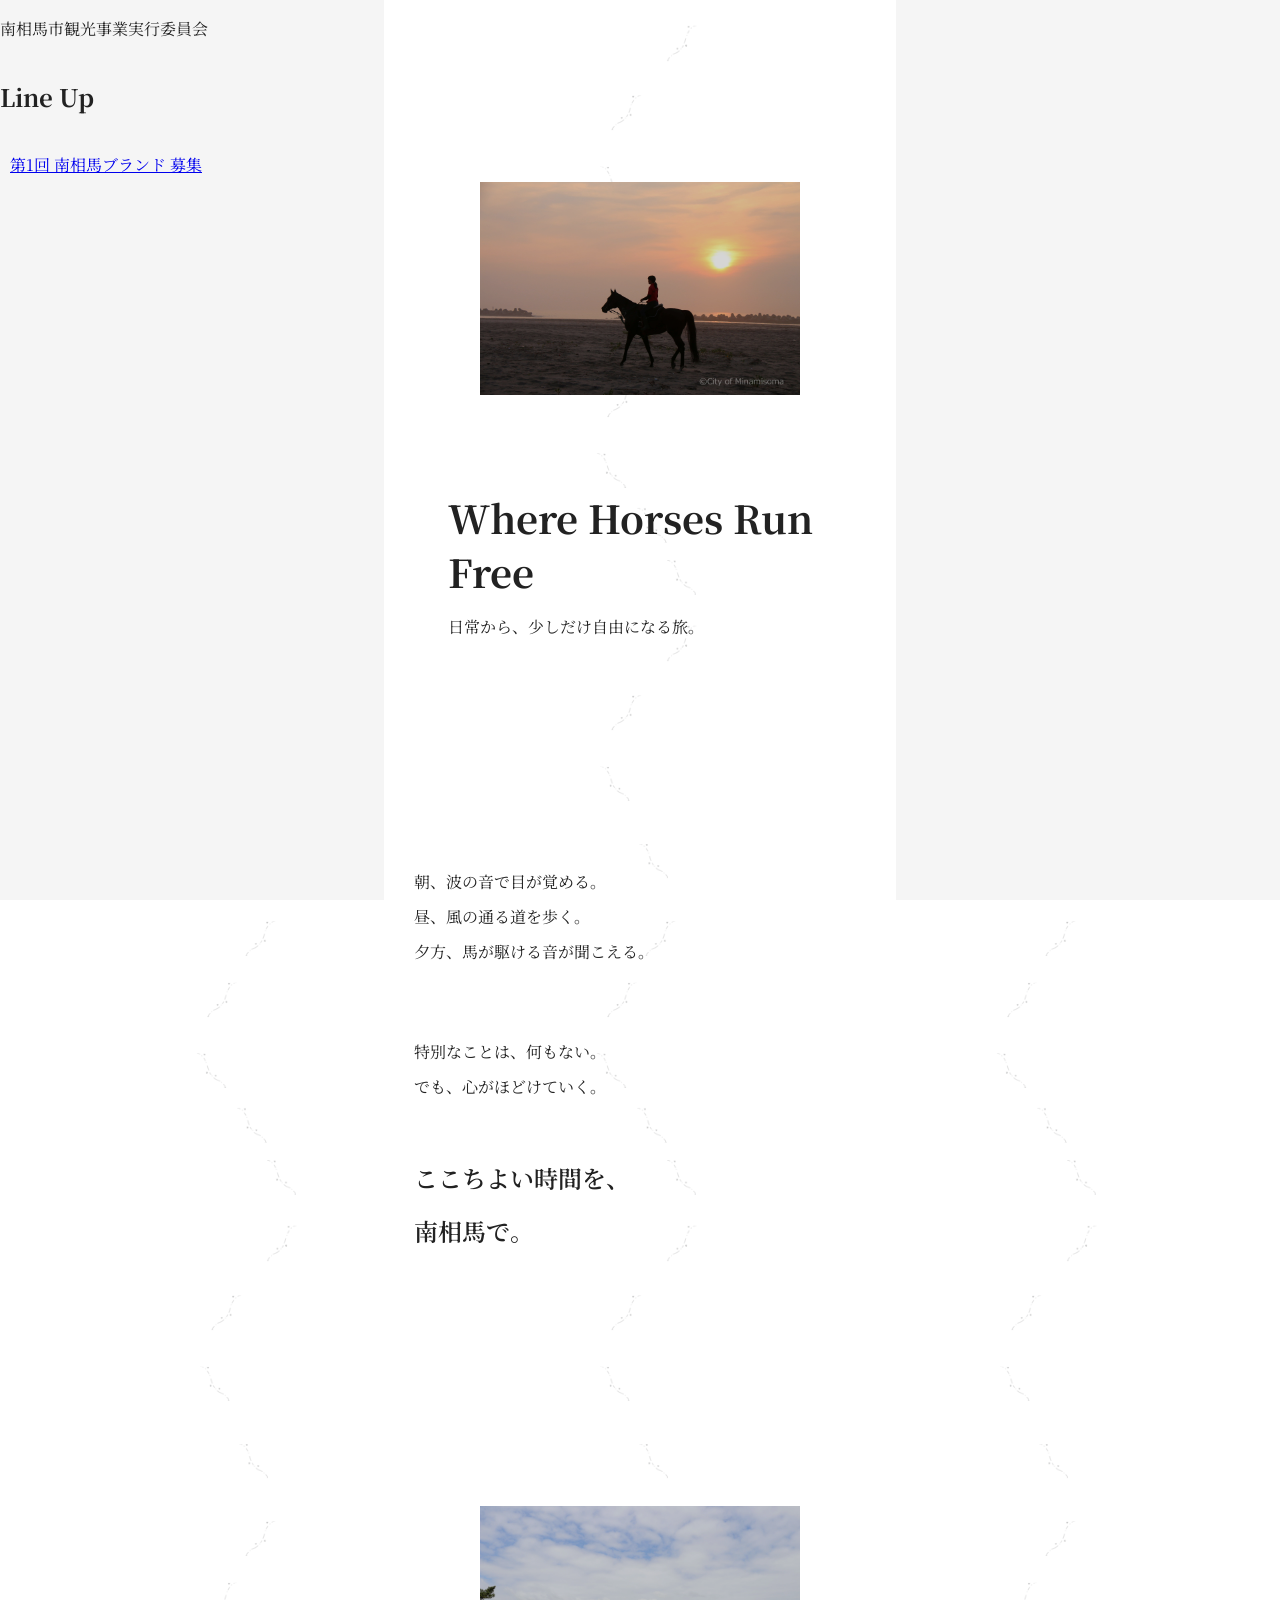
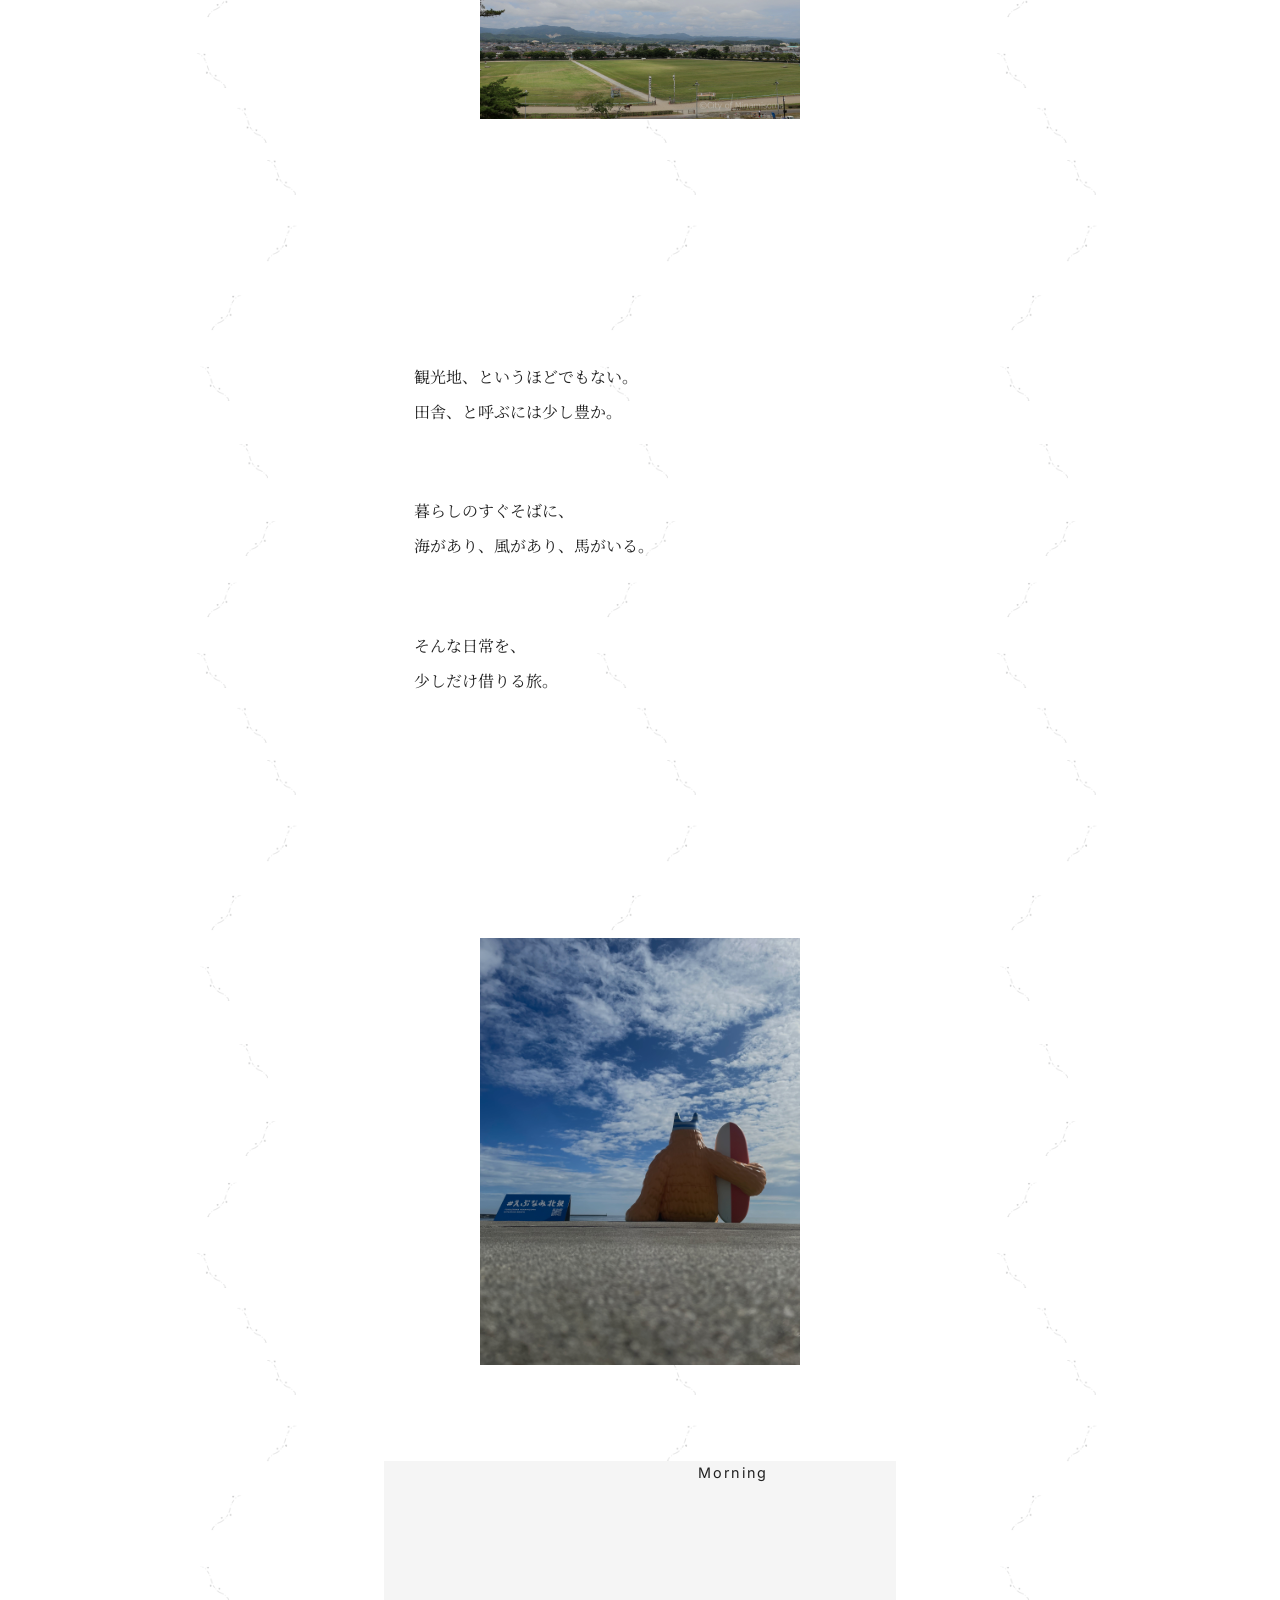
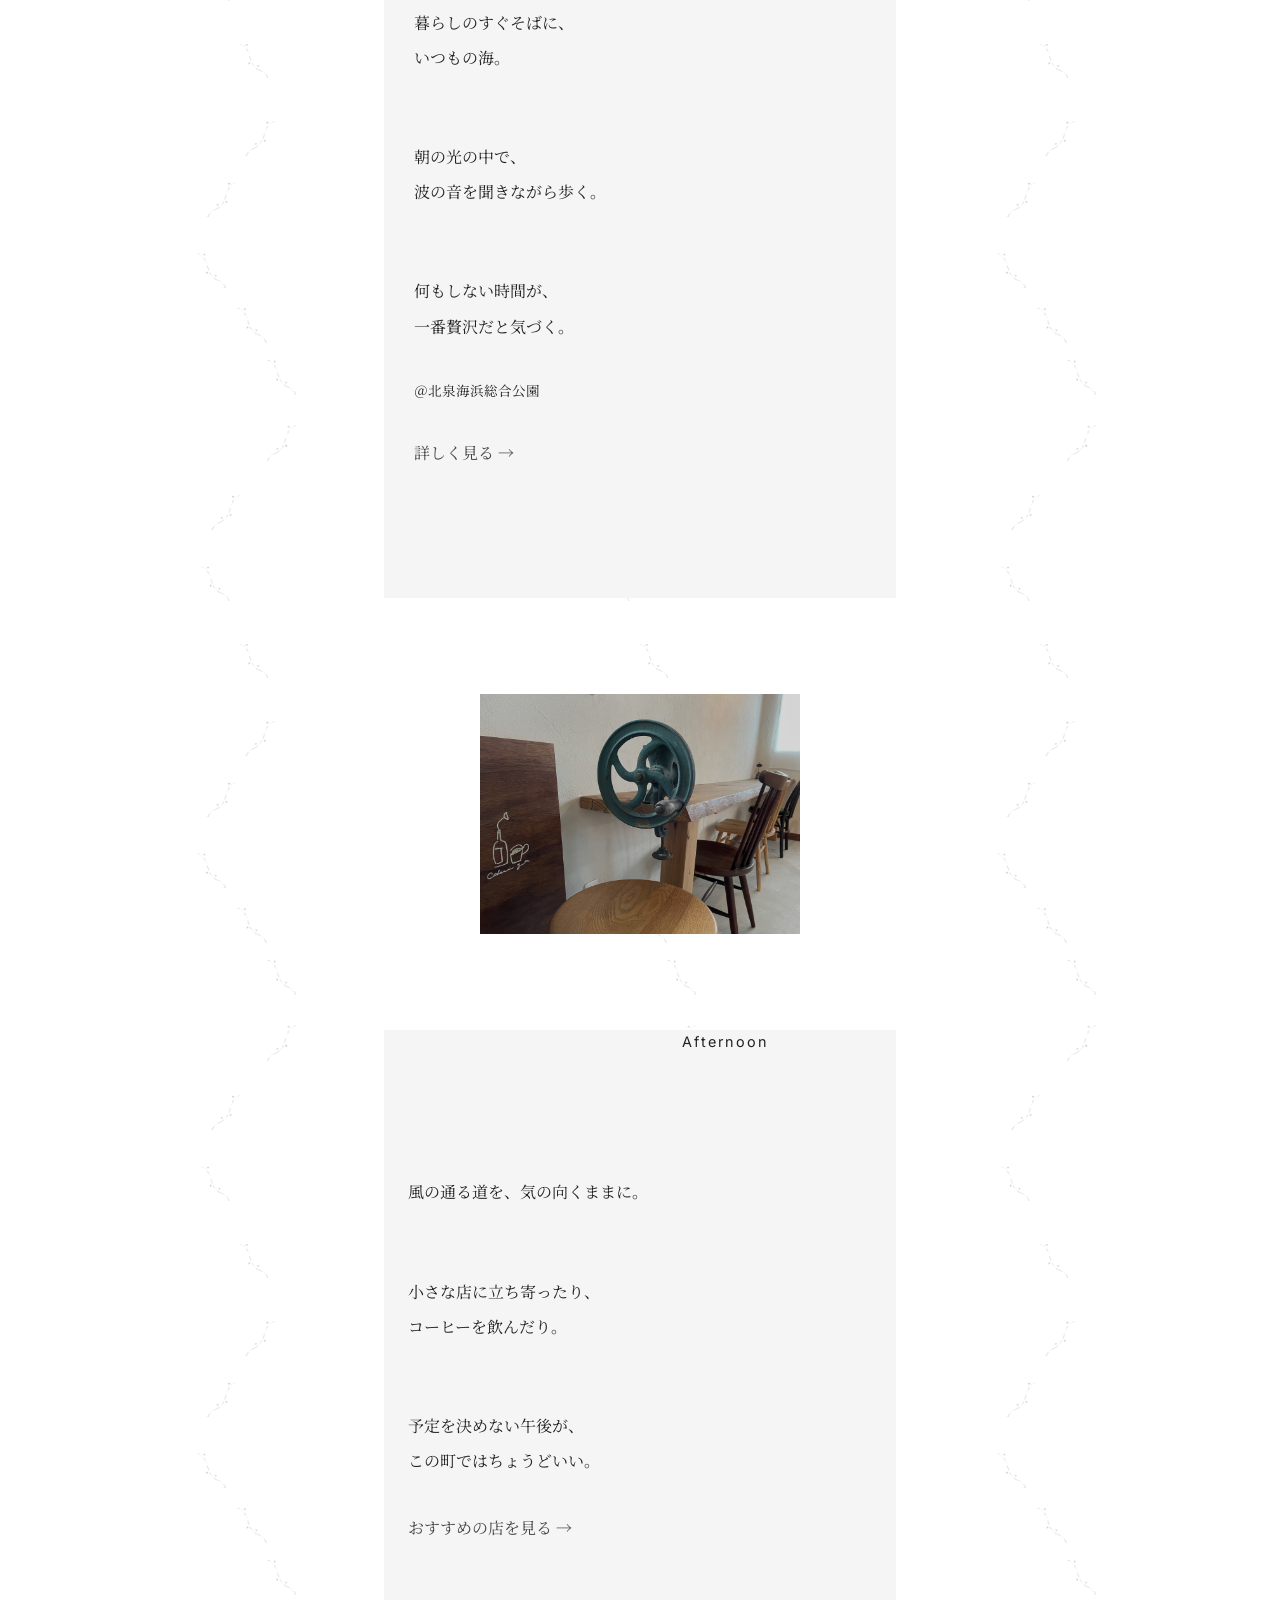
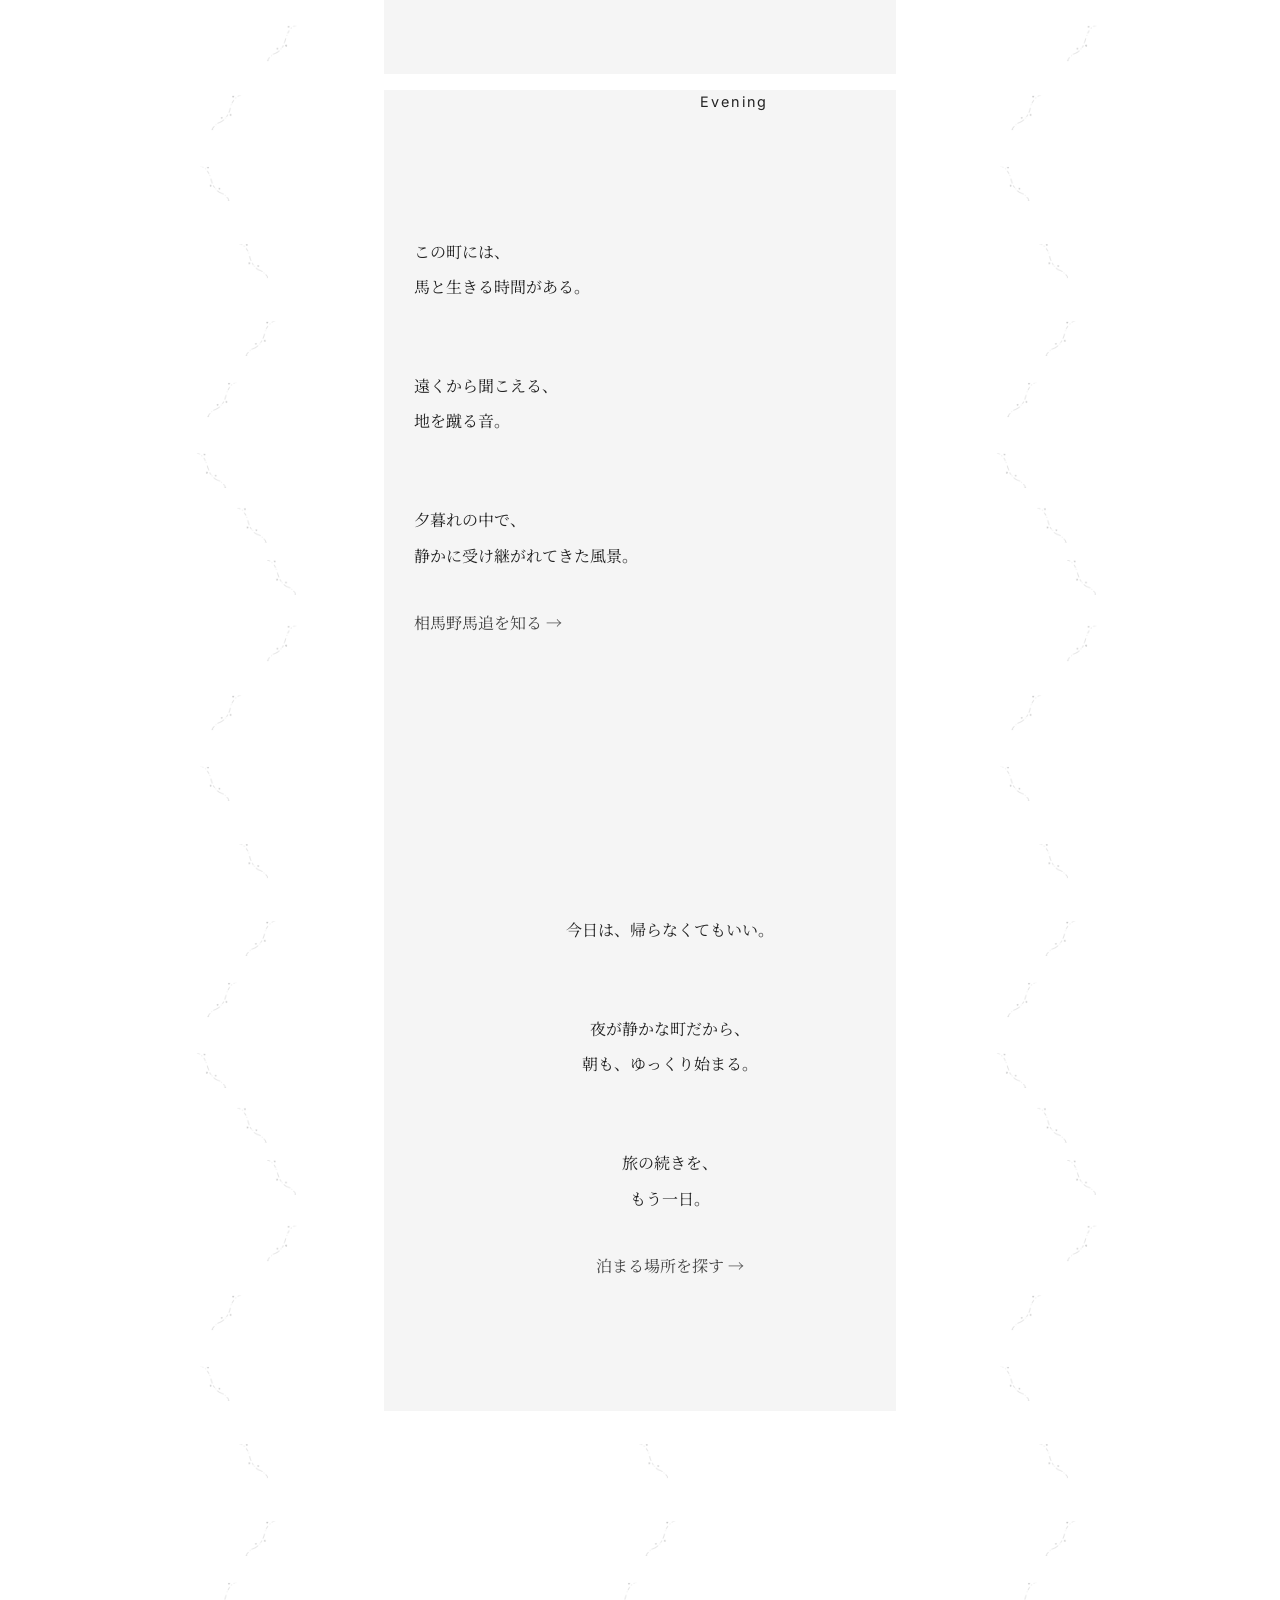
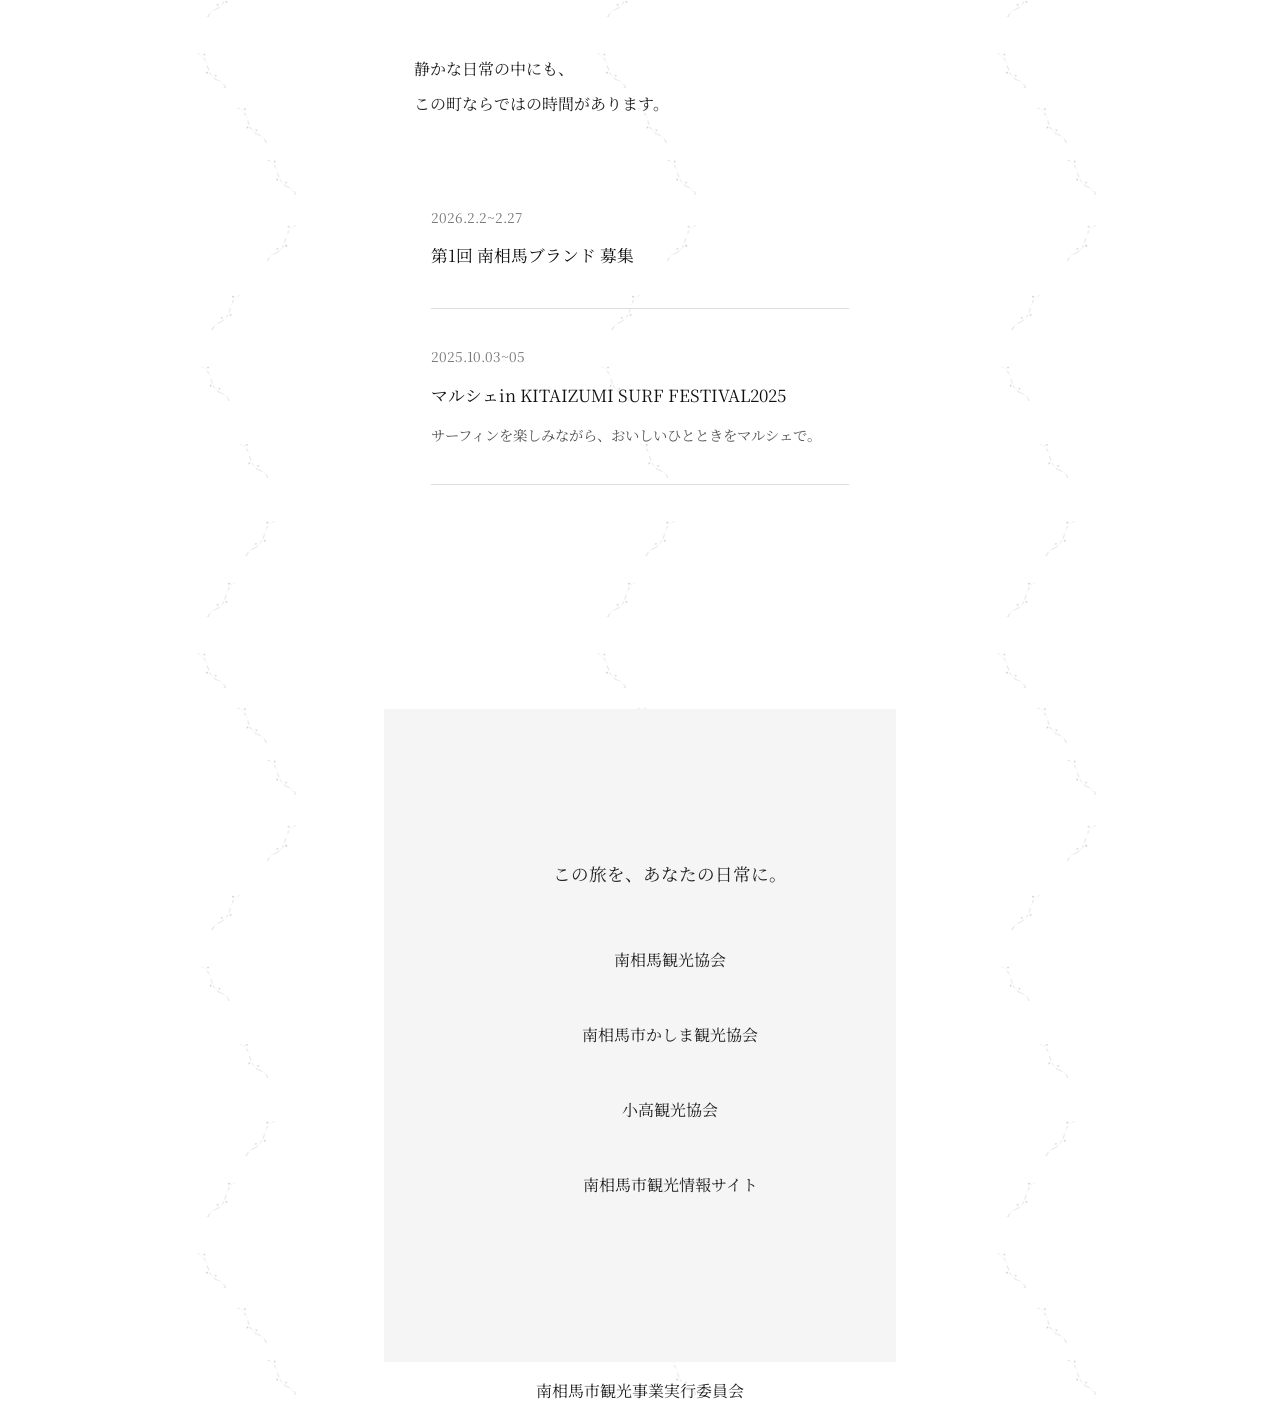
==== index.html @ e25fe72a "Add files via upload" ====
<!DOCTYPE html>
<html lang="ja">
<head>
  <meta charset="UTF-8">
  <meta name="viewport" content="width=device-width, initial-scale=1.0">
  <title>Where Horses Run Free | 南相馬</title>

  <link rel="preconnect" href="https://fonts.googleapis.com">
  <link rel="preconnect" href="https://fonts.gstatic.com" crossorigin>
  <link href="https://fonts.googleapis.com/css2?family=Inter:wght@400;600&family=Noto+Serif+JP:wght@400;600&display=swap" rel="stylesheet">

  <link rel="stylesheet" href="style.css">
</head>
<body>

<!--col-->
<div class="layout-3col">

  <!--side left-->
  <aside class="side left">
    <p>南相馬市観光事業実行委員会</p>

    <section class="left-line-up">
    
    <h2>Line Up</h2>

     <div class="card-container">
      
      <a href="event02.html" target="_blank">
        <p>第1回 南相馬ブランド 募集</p>
      </a>
      <!--
        <a href="#morning">
        <img src="img/morning.png" alt="">
        <div class="left-line-up card"></div>
      </a>

      <a href="#afternoon">
        <img src="img/afternoon.png" alt="">
        <div class="left-line-up card"></div>
      </a>

      <a href="#evening">
        <img src="img/evening.png" alt="">
        <div class="left-line-up card"></div>
      </a>
    -->
    </div>

    </section>
  </aside>

<!--main-->
<main class="center">

<!-- HERO -->
<header class="hero">
  <div class="hero-inner">
    <div class="insert-photo fade">
      <img src="img/photo01.jpg" alt="">
  </div>
    <h1>Where Horses Run Free</h1>
    <p>日常から、少しだけ自由になる旅。</p>
  </div>
</header>

<!-- CONCEPT -->
<section class="section concept fade ">
  <div class="text-block">
    <p>朝、波の音で目が覚める。<br>昼、風の通る道を歩く。<br>夕方、馬が駆ける音が聞こえる。</p>

    <p class="spacer"></p>

    <p>特別なことは、何もない。<br>でも、心がほどけていく。</p>

    <p class="place">ここちよい時間を、<br>南相馬で。</p>
  </div>
</section>

<!--photo02-->
<div class="insert-photo fade">
  <img src="img/photo02.jpg" alt="">
</div>


<!-- MESSAGE -->
<section class="section message fade">
  <div class="text-block wide">
    <p>観光地、というほどでもない。<br>田舎、と呼ぶには少し豊か。</p>

    <p class="spacer"></p>

    <p>暮らしのすぐそばに、<br>海があり、風があり、馬がいる。</p>

    <p class="spacer"></p>

    <p>そんな日常を、<br>少しだけ借りる旅。</p>
  </div>
</section>

<!--photo03-->
<div class="insert-photo fade">
  <img src="img/photo03.jpg" alt="">
</div>

<!-- EXPERIENCE MORNING -->
<p id="morning"></p>

<section class="section experience fade">
  <div class="exp-label">Morning</div>
  <div class="text-block">
    <p>暮らしのすぐそばに、<br>いつもの海。</p>

    <p class="spacer"></p>

    <p>朝の光の中で、<br>波の音を聞きながら歩く。</p>

    <p class="spacer"></p>

    <p>何もしない時間が、<br>一番贅沢だと気づく。</p>

    <p class="note">＠北泉海浜総合公園</p>
    <a href="https://evnami-kitaizumi.com/" class="link">詳しく見る →</a>
  </div>
</section>

<!--photo04-->
<div class="insert-photo fade">
  <img src="img/photo04.jpg" alt="">
</div>

<!-- EXPERIENCE AFTERNOON -->
<p id="afternoon"></p>

<section class="section experience alt fade">
  <div class="exp-label">Afternoon</div>
  <div class="text-block wide">
    <p>風の通る道を、気の向くままに。</p>

    <p class="spacer"></p>

    <p>小さな店に立ち寄ったり、<br>コーヒーを飲んだり。</p>

    <p class="spacer"></p>

    <p>予定を決めない午後が、<br>この町ではちょうどいい。</p>

    <a href="https://www.instagram.com/shokudo_tete/" class="link">おすすめの店を見る →</a>
  </div>
</section>

<!-- EXPERIENCE EVENING -->
<p id="evening"></p>

<section class="section experience fade">
  <div class="exp-label">Evening</div>
  <div class="text-block">
    <p>この町には、<br>馬と生きる時間がある。</p>

    <p class="spacer"></p>

    <p>遠くから聞こえる、<br>地を蹴る音。</p>

    <p class="spacer"></p>

    <p>夕暮れの中で、<br>静かに受け継がれてきた風景。</p>

    <a href="https://soma-nomaoi.jp/" class="link">相馬野馬追を知る →</a>
  </div>
</section>



<!-- STAY -->
<section class="section stay fade">
  <div class="text-block center">
    <p>今日は、帰らなくてもいい。</p>

    <p class="spacer"></p>

    <p>夜が静かな町だから、<br>朝も、ゆっくり始まる。</p>

    <p class="spacer"></p>

    <p>旅の続きを、<br>もう一日。</p>

    <a href="https://www.city.minamisoma.lg.jp/portal/sections/16/1630/1/1475.html"target="_blank" class="link">泊まる場所を探す →</a><br>
  </div>
</section>

<!-- event -->
<section class="section event fade">
  <div class="text-block">
    <p>静かな日常の中にも、<br>この町ならではの時間があります。</p>
  </div>

  <div class="event-list">
    <a href="event02.html"target="_blank" class="event-card">
      <p class="event-date">2026.2.2~2.27</p>
      <p class="event-title">第1回 南相馬ブランド 募集</p>
      <p class="event-note"></p>
    </a>

    <a href="event01.html"target="_blank" class="event-card">
      <p class="event-date">2025.10.03~05</p>
      <p class="event-title">マルシェin KITAIZUMI SURF FESTIVAL2025</p>
      <p class="event-note">サーフィンを楽しみながら、おいしいひとときをマルシェで。</p>
    </a>
  </div>
</section>

<!-- CTA -->
<section class="section cta fade">
  <div class="text-block center">
    <p class="cta-lead">この旅を、あなたの日常に。</p>

    <ul class="cta-list">
      <li><a href="https://minamisomakanko.org/"target="_blank">南相馬観光協会</a></li>
      <li><a href="https://www.kashima-kankou.jp/"target="_blank">南相馬市かしま観光協会</a></li>
      <li><a href="https://odaka6014.jp/"target="_blank">小高観光協会</a></li>
      <li><a href="https://www.city.minamisoma.lg.jp/tourist/index.html"target="_blank">南相馬市観光情報サイト</a></li>

    </ul>
  </div>
</section>

<section class="footer">
<p>南相馬市観光事業実行委員会</p>
</section>

</main><!--main-->


<!--side right-->
<aside class="side right"></aside>


</div><!--col-->

<!--js-->

<script>
  document.addEventListener('DOMContentLoaded', function () {
  const targets = document.querySelectorAll('.fade');
  
    if (!('IntersectionObserver' in window)) {
      // 古いブラウザ用フォールバック（即表示）
      targets.forEach(el => el.classList.add('is-visible'));
      return;
    }
  
    const observer = new IntersectionObserver(function (entries, observer) {
      entries.forEach(function (entry) {
        if (entry.isIntersecting) {
          entry.target.classList.add('is-visible');
          observer.unobserve(entry.target);
        }
      });
    }, {
      root: null,
      rootMargin: '0px 0px -10% 0px',
      threshold: 0
    });
  
    targets.forEach(function (target) {
      observer.observe(target);
    });
  });
  </script>
  <script src="script.js"></script>
  
</body>
</html>
---- style.css ----
/* =====================================================
1. Reset / Global
===================================================== */
* {
  box-sizing: border-box;
}

body {
  margin: 0;
  font-family: 'Noto Serif JP', serif;
  font-size: 15px;
  line-height: 1.6;
  color: #222;
  background: #fff;
  background-image:url(img/bg.svg) ;
  
}

img {
  max-width: 100%;
  height: auto;
  display: block;
}

/* =====================================================
 layout : 3 column（center scroll / side fixed）
===================================================== */

/* 全体ラッパー */
.layout-3col {
  position: relative;
}

/* 中央コンテンツ */
.center {
  width: 40vw;              /* 中央カラム幅 */
  margin: 0 auto;
  position: relative;
  z-index: 2;               /* 左右より前面 */
}

/* 左右サイド */
.side {
  position: fixed;
  top: 0;
  width: 30vw;
  height: 100vh;
  background: #f5f5f5;
  z-index: 1;
}

/* 左サイド */
.side.left {
  left: 0;
}

/* 右サイド */
.side.right {
  right: 0;
}

/* =====================================================
 Mobile
===================================================== */
@media (max-width: 768px) {

  /* 左右は非表示 */
  .side {
    display: none;
  }

  /* 中央は全幅 */
  .center {
    width: 100%;
    margin: 0;
  }
}

/* =====================================================
2. Section / Spacing
===================================================== */
.section {
  padding: 6rem 1.2rem;
  
}

.spacer {
  height: 2rem;
}

/* =====================================================
3. HERO
===================================================== */
.hero {
  height: 90vh;
  display: flex;
  align-items: flex-end;
  padding: 2.5rem 1.5rem;
  
}

.hero-inner img {
  margin-bottom: 1.5rem;
}

.hero-inner h1 {
  font-size: 2rem;
  line-height: 1.4;
  margin: 0;
}

.hero-inner p {
  font-size: 1rem;
  margin-top: 1rem;
}

/* =====================================================
4. Text Block
===================================================== */
.text-block {
  max-width: 90%;
  margin: 0 auto;
  line-height: 2.2;
}

.text-block.wide {
  max-width: 90%;
}

.text-block.center {
  text-align: center;
}

.place {
  margin-top: 3rem;
  font-weight: 600;
  font-size: 1.5rem;
}

.note {
  font-size: 0.85rem;
  margin-top: 2rem;
}

.link {
  display: inline-block;
  margin-top: 1rem;
  text-decoration: none;
  color: #444;
}

/* =====================================================
5. Experience
===================================================== */
.experience {
  position: relative;
  background: #f5f5f5;
}

.exp-label {
  margin-bottom: 2rem;
  font-family: 'Inter', sans-serif;
  letter-spacing: 0.15em;
  font-size: 0.8rem;
}

/* =====================================================
6. Insert Photos（途中写真）
===================================================== */
.insert-photo {
  margin: 6rem auto;
  max-width: 320px;
}

.insert-photo img {
  width: 100%;
  
  filter: brightness(0.82) contrast(1.05);
}



/* =====================================================
7. Event
===================================================== */
.event {
  margin: 6rem auto;
}

.event-list {
  max-width: 90%;
  margin: 3rem auto 0;
}

.event-card {
  display: block;
  padding: 1.5rem 0;
  border-bottom: 1px solid #ddd;
  color: #111;
  text-decoration: none;
}

.event-date {
  font-size: 0.85rem;
  color: #777;
}

.event-title {
  font-size: 1.05rem;
  margin: 0.4rem 0;
}

.event-note {
  font-size: 0.9rem;
  color: #555;
}

/* =====================================================
8. Stay / CTA
===================================================== */
.stay {
  background: #f5f5f5;
}

.cta{
  background: #f5f5f5;
}

.cta-lead {
  font-size: 1.1rem;
  margin-bottom: 2rem;
}

.cta-list {
  list-style: none;
  padding: 0;
}

.cta-list li {
  margin: 0.5rem 0;
}

.cta-list a {
  display: block;
  padding: 1rem 0;
  text-align: center;
  text-decoration: none;
  color: #222;
}

/* =====================================================
9. Utility
===================================================== */
.fade {
  opacity: 0;
  transform: translateY(24px);
  transition: opacity 0.8s ease, transform 0.8s ease;
}

.fade.is-visible {
  opacity: 1;
  transform: translateY(0);
}

/* =====================================================
10. PC Enhancement
===================================================== */
@media (min-width: 769px) {

  body {
    font-size: 16px;
  }

  .section {
    padding: 8rem 1.5rem;
  }

  .hero {
    height: 80vh;
    padding: 4rem;
  }

  .hero-inner h1 {
    font-size: 2.4rem;
  }

  .text-block {
    max-width: 520px;
    margin-left: 0.5vw;
  }

  .text-block.wide {
    max-width: 640px;
  }

  .experience.alt .text-block {
    margin-left: auto;
    margin-right: 10vw;
  }

  .exp-label {
    position: absolute;
    top: 0;
    right: 10vw;
    font-size: 0.9rem;
  }
}

.footer{
  position: relative;
  text-align: center;
}


.left-line-up{
  align-content: center; 
}

.card-container {
  display: flex;
  gap: 5px;
  margin-left: 10px;
  margin-right: 10px;
  
}
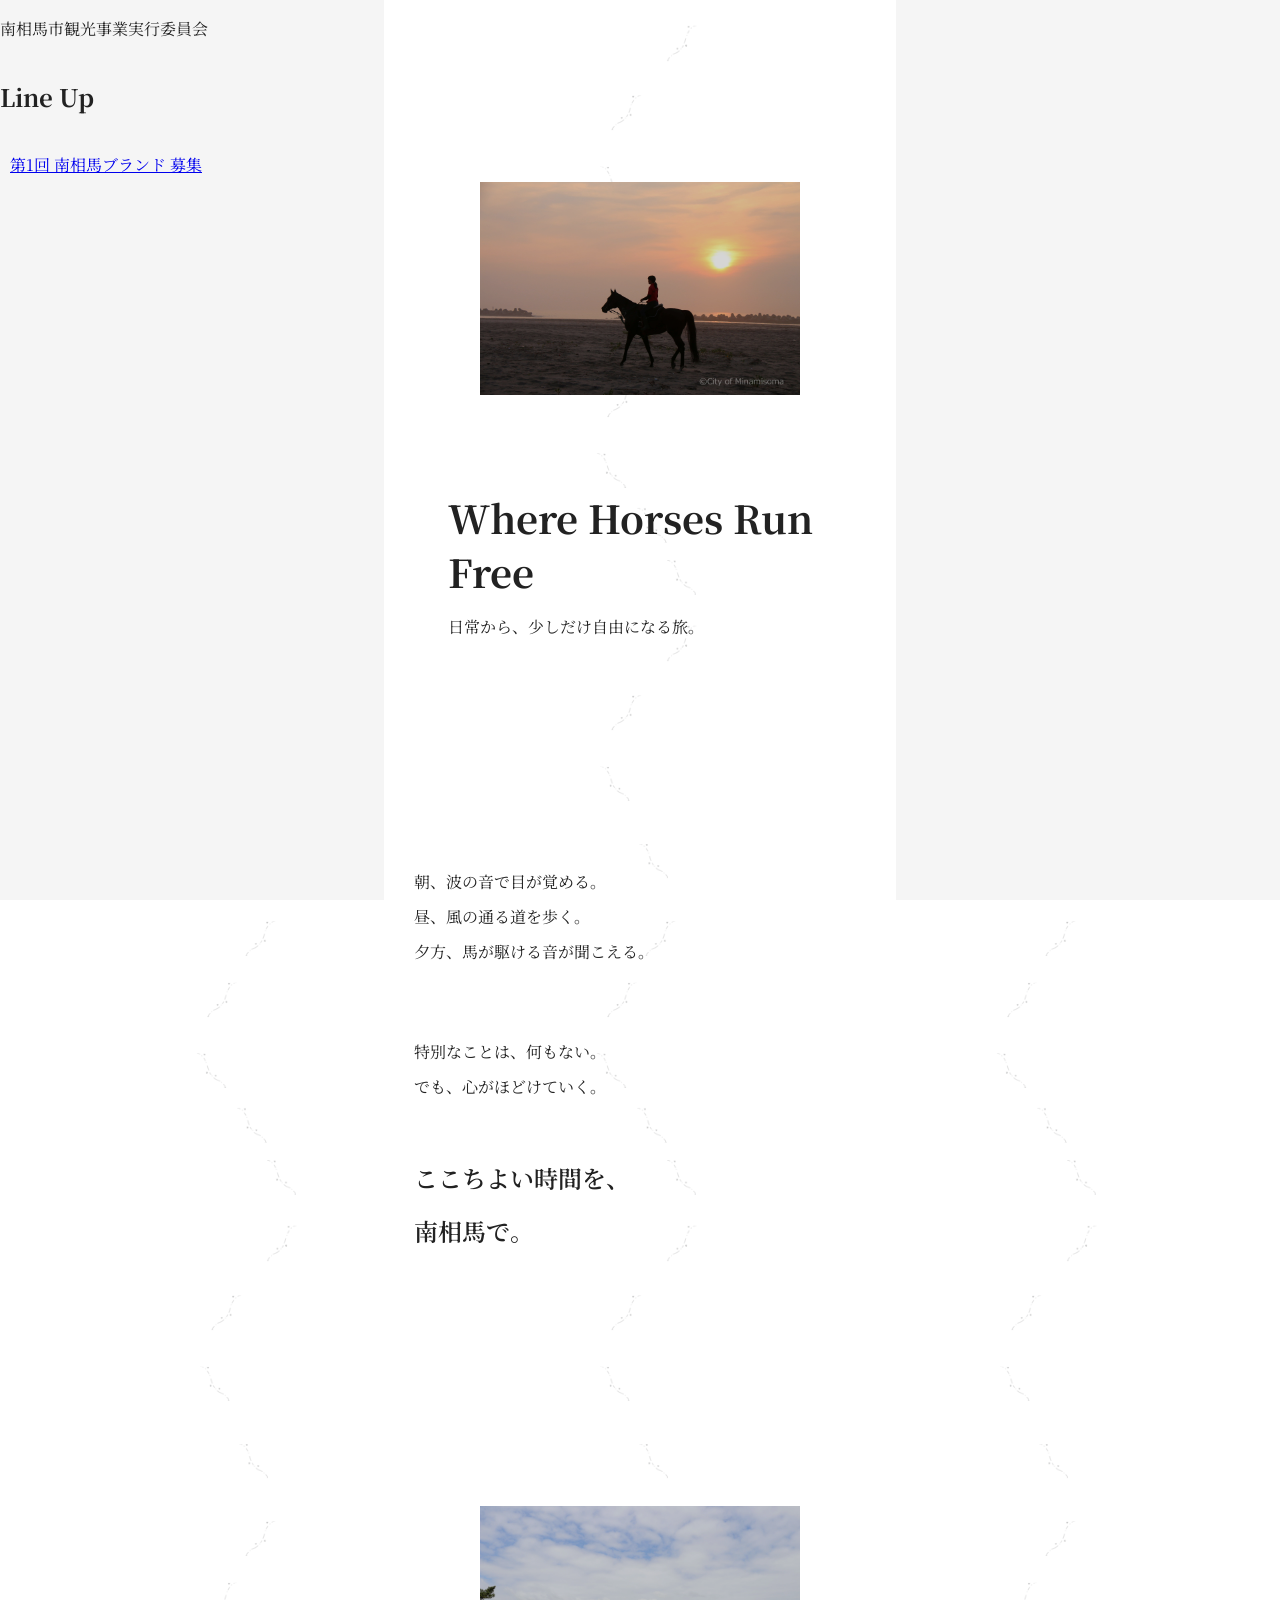
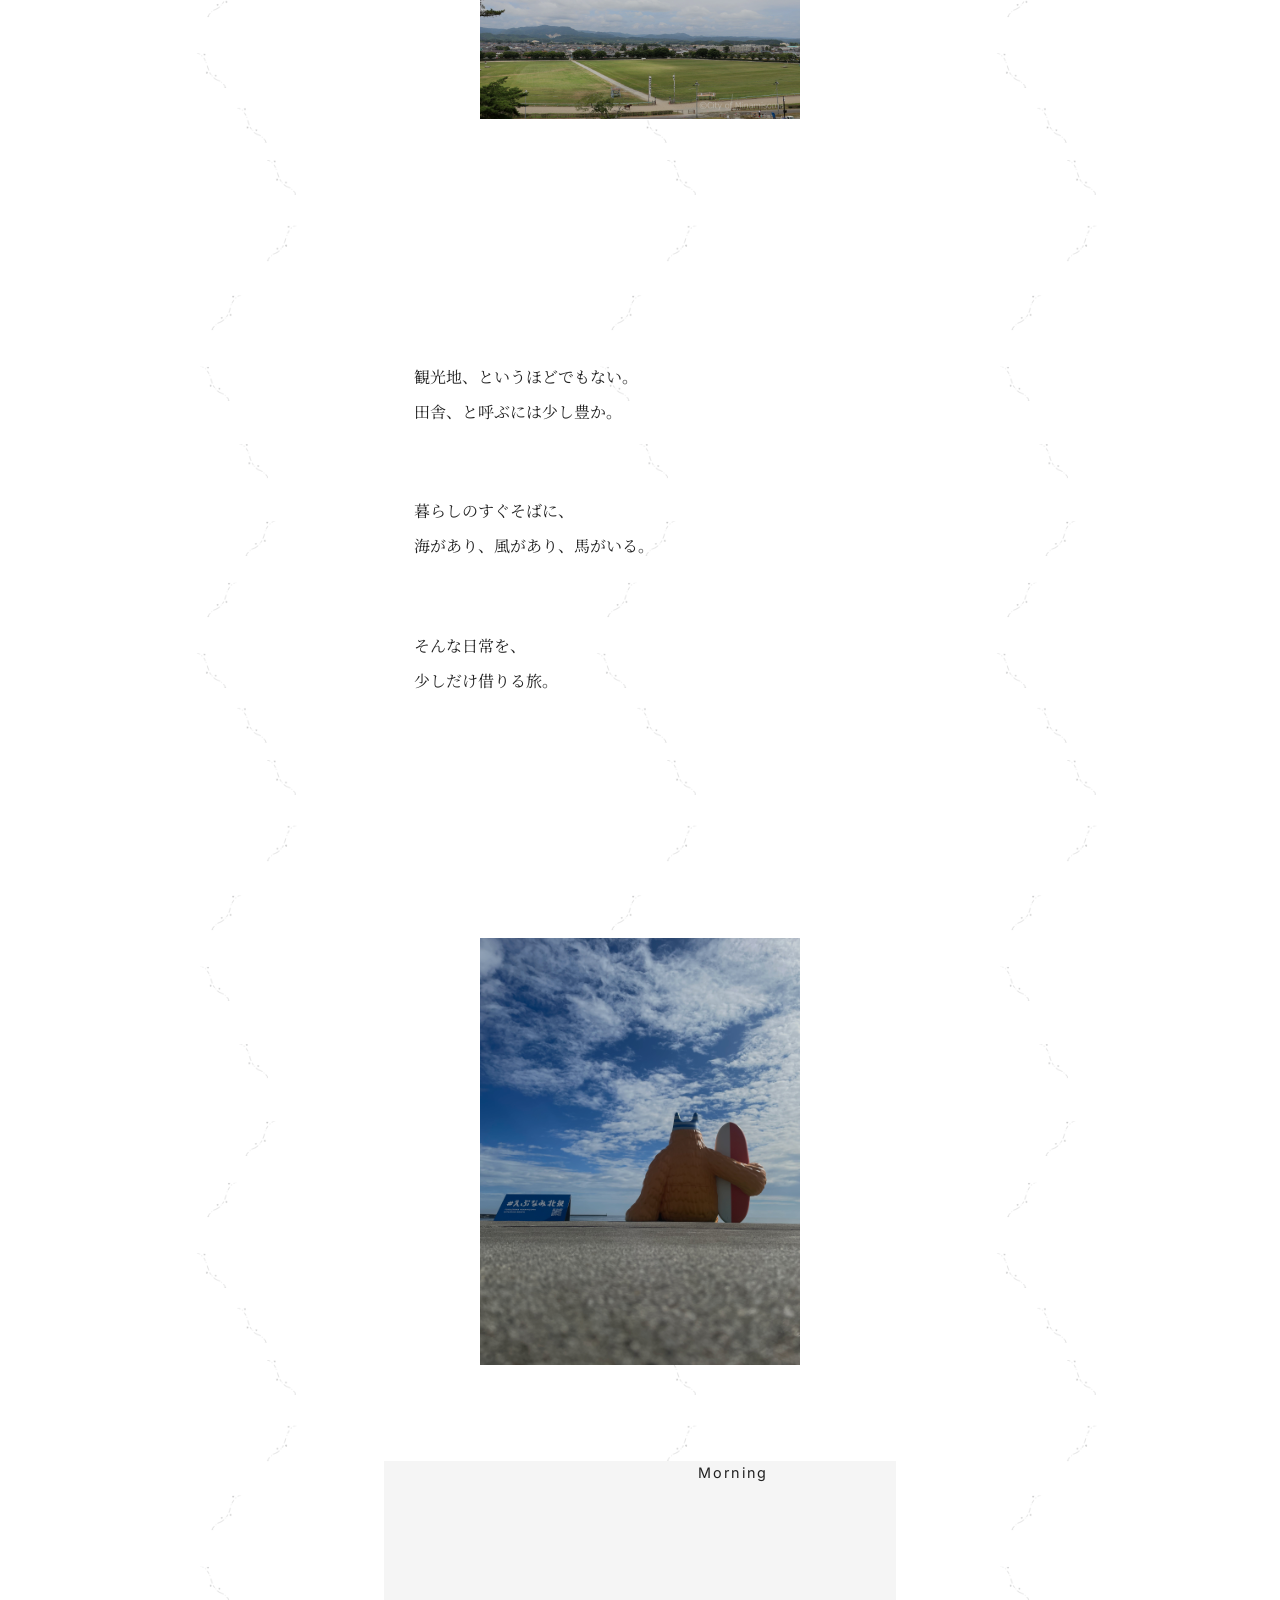
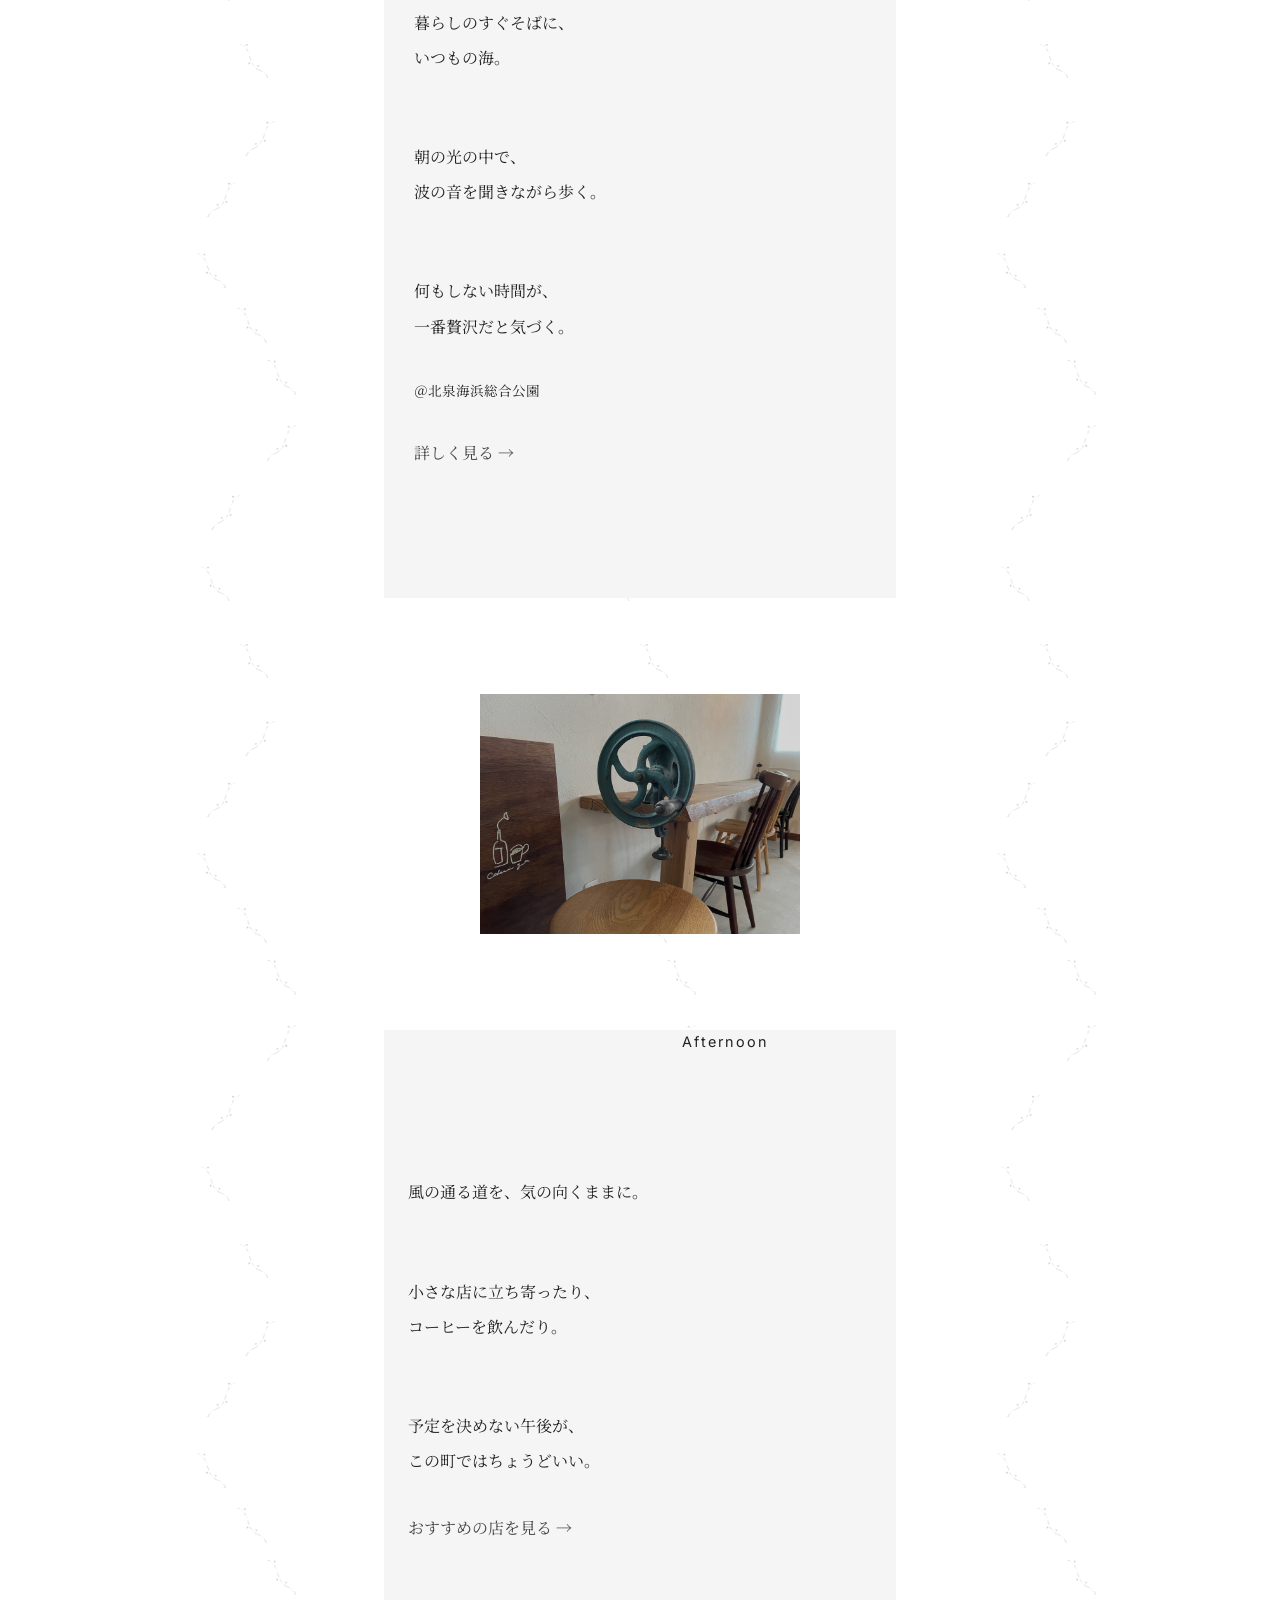
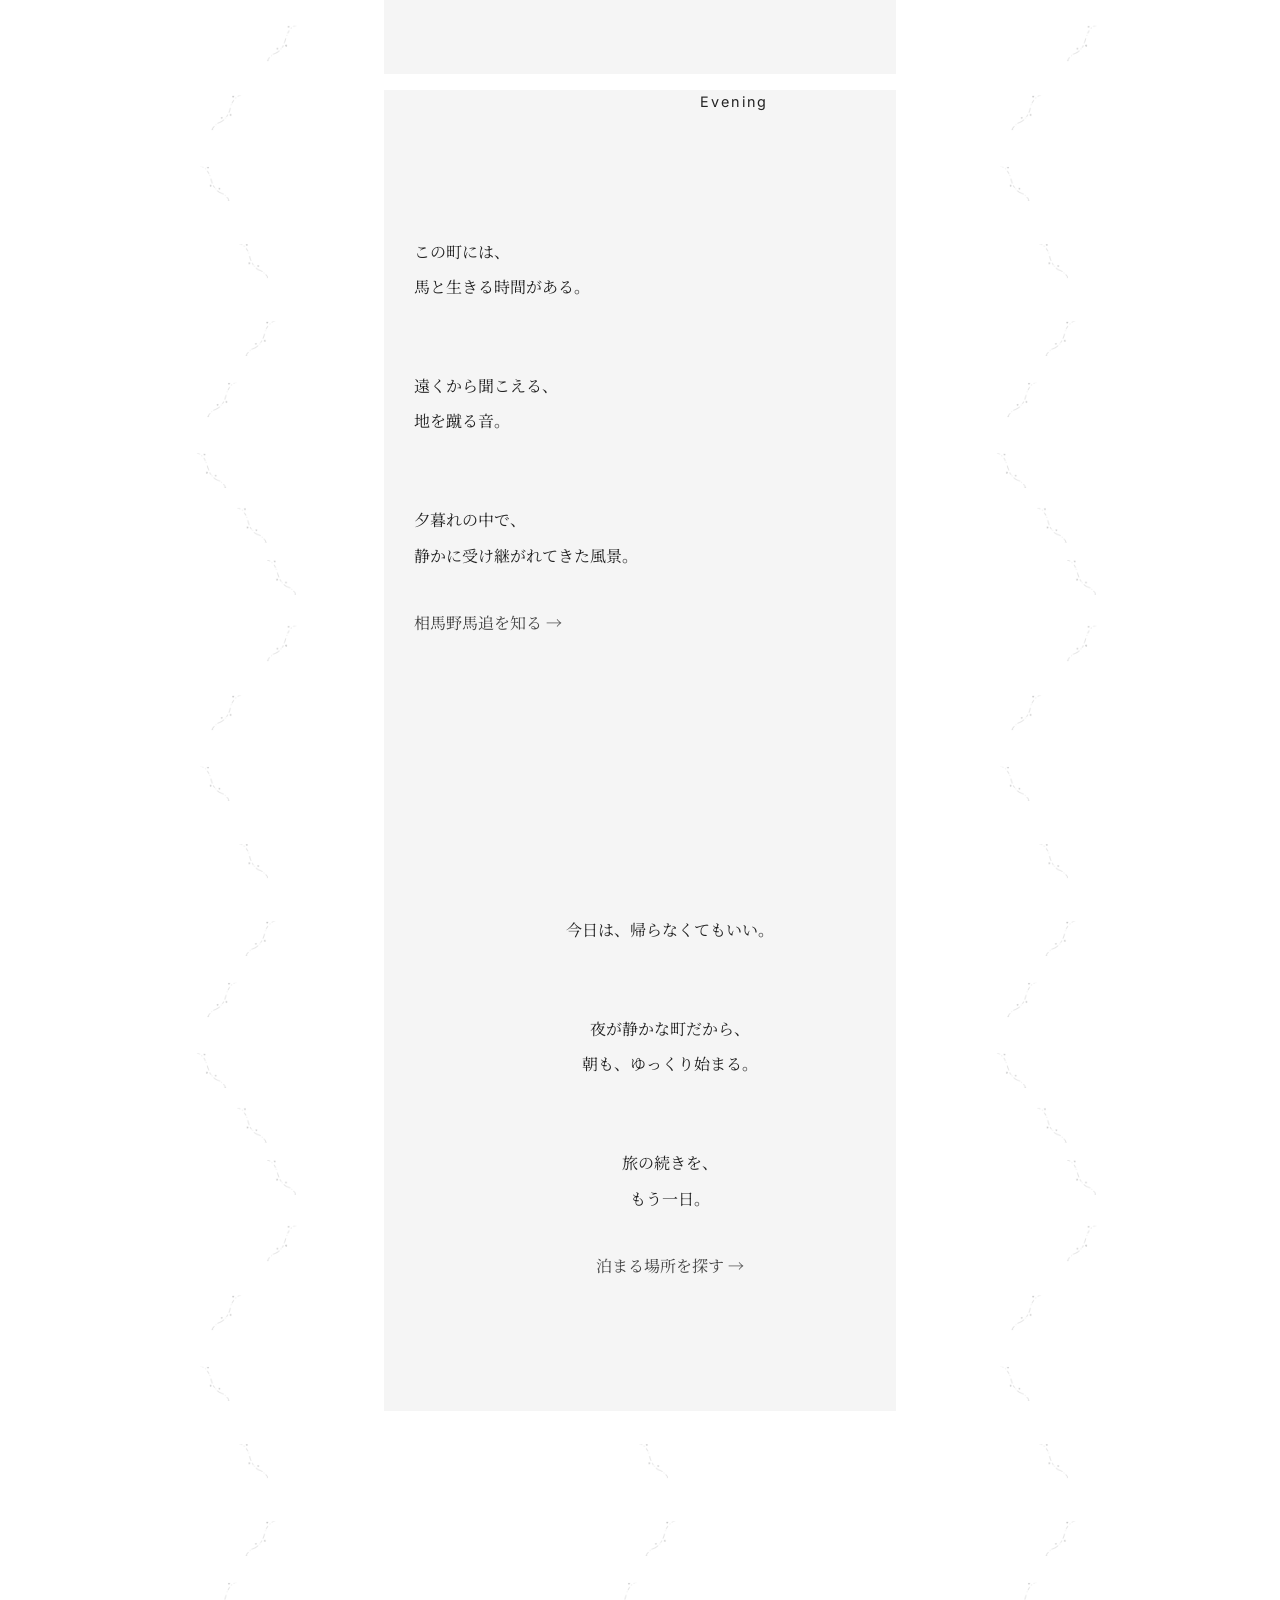
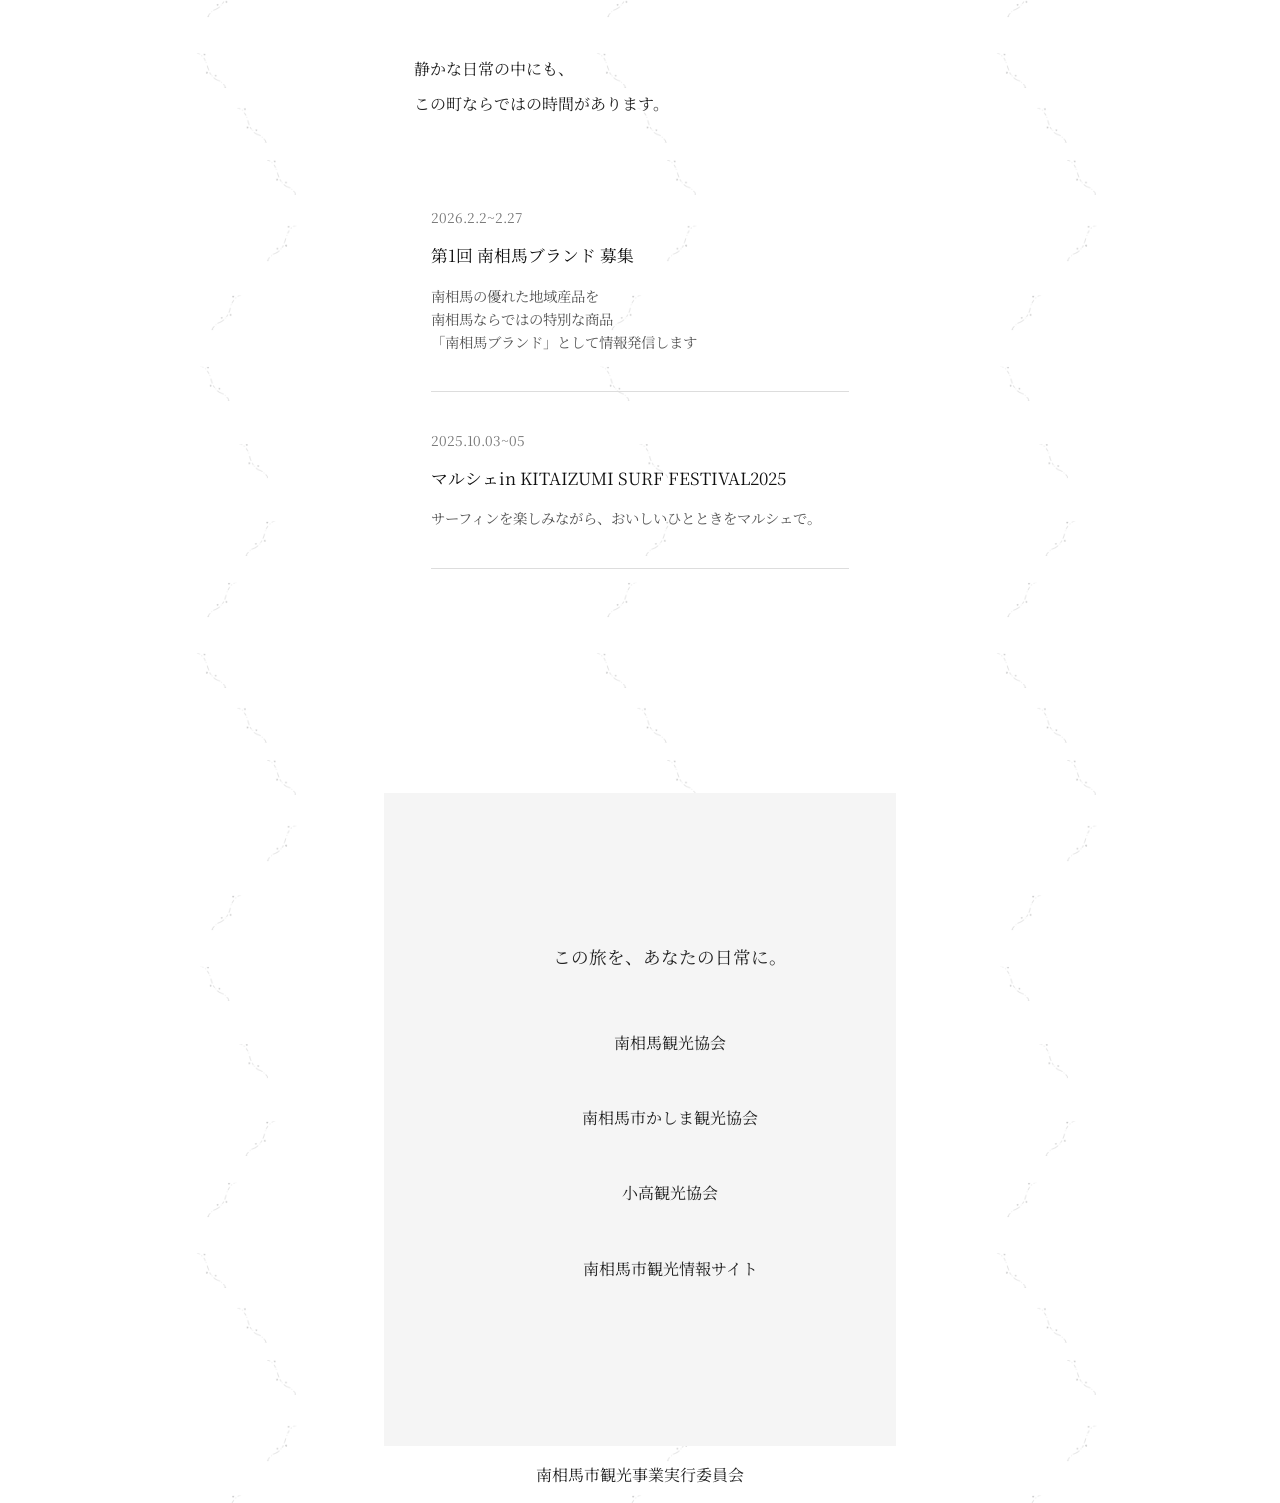
==== commit 584bf1eb: "Add files via upload" ====
--- a/index.html
+++ b/index.html
@@ -198,7 +198,9 @@
     <a href="event02.html"target="_blank" class="event-card">
       <p class="event-date">2026.2.2~2.27</p>
       <p class="event-title">第1回 南相馬ブランド 募集</p>
-      <p class="event-note"></p>
+      <p class="event-note">南相馬の優れた地域産品を<br>
+        南相馬ならではの特別な商品<br>
+        「南相馬ブランド」として情報発信します</p>
     </a>
 
     <a href="event01.html"target="_blank" class="event-card">
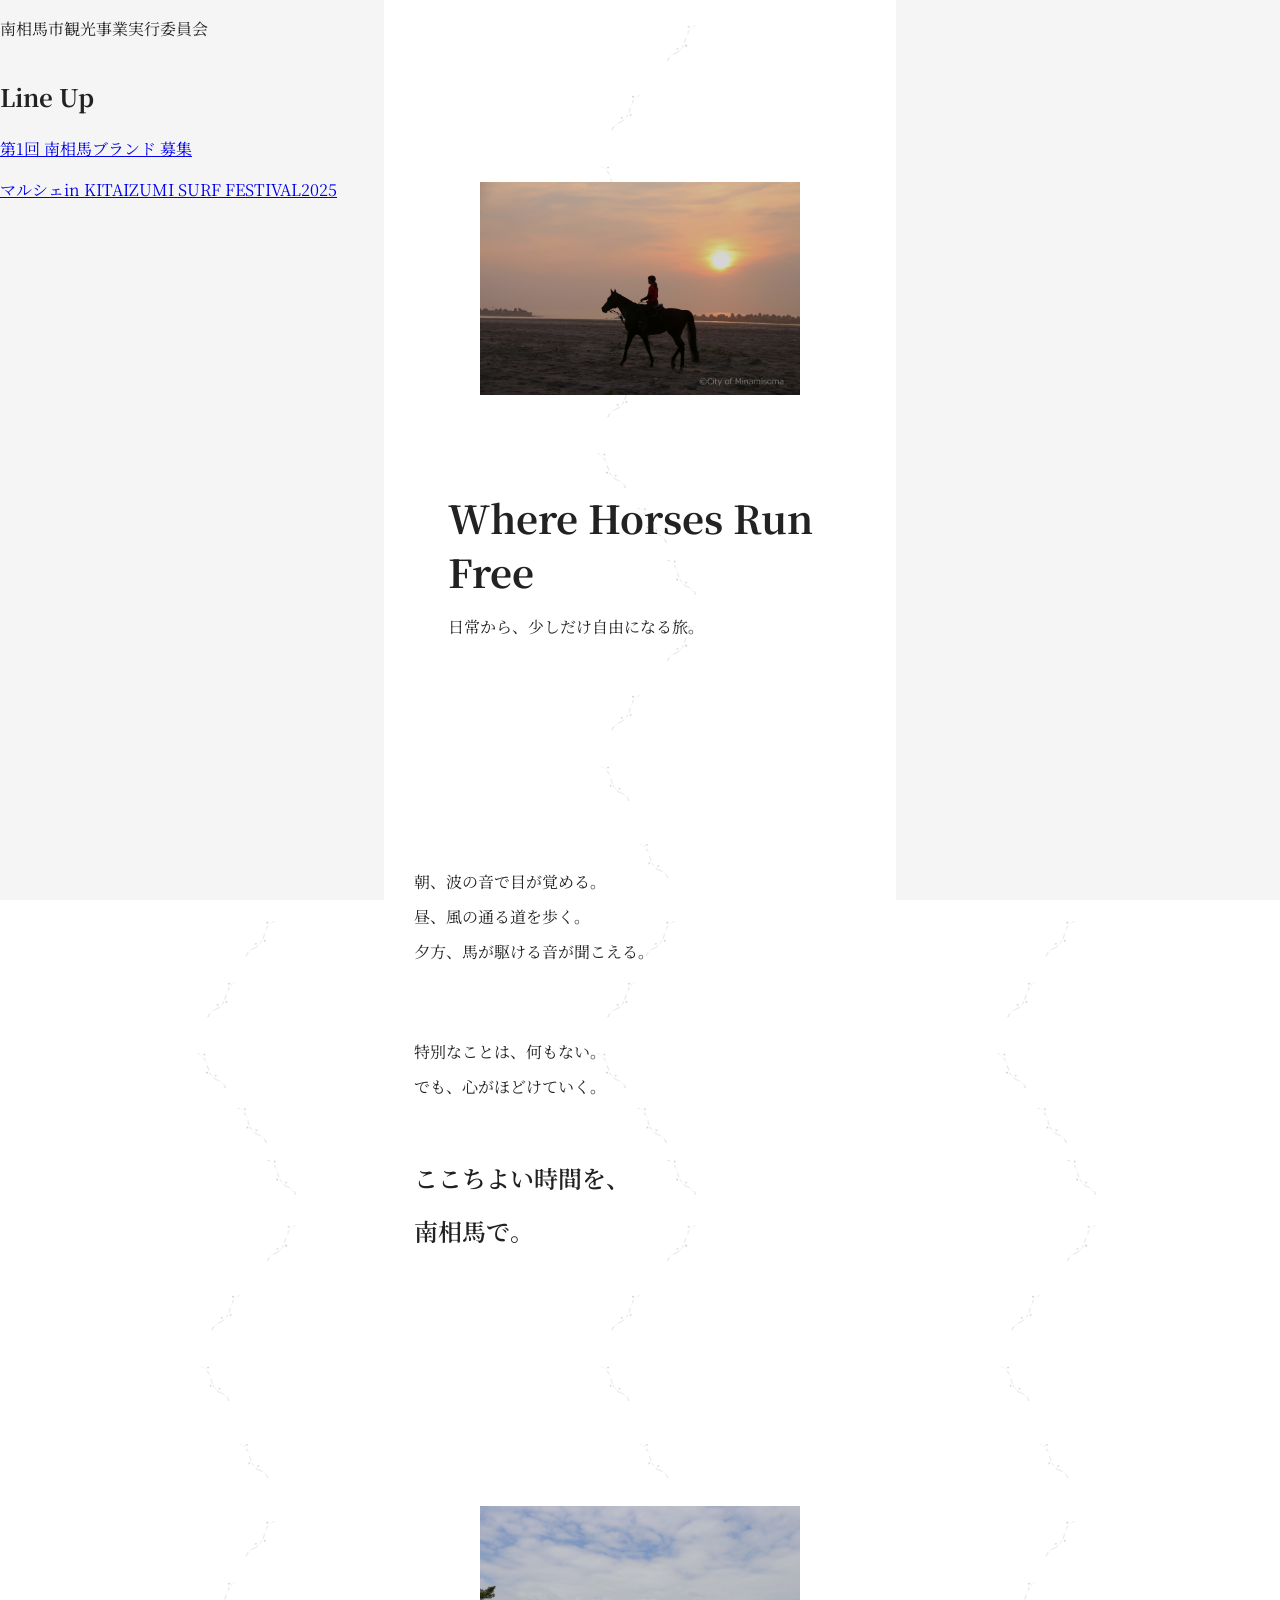
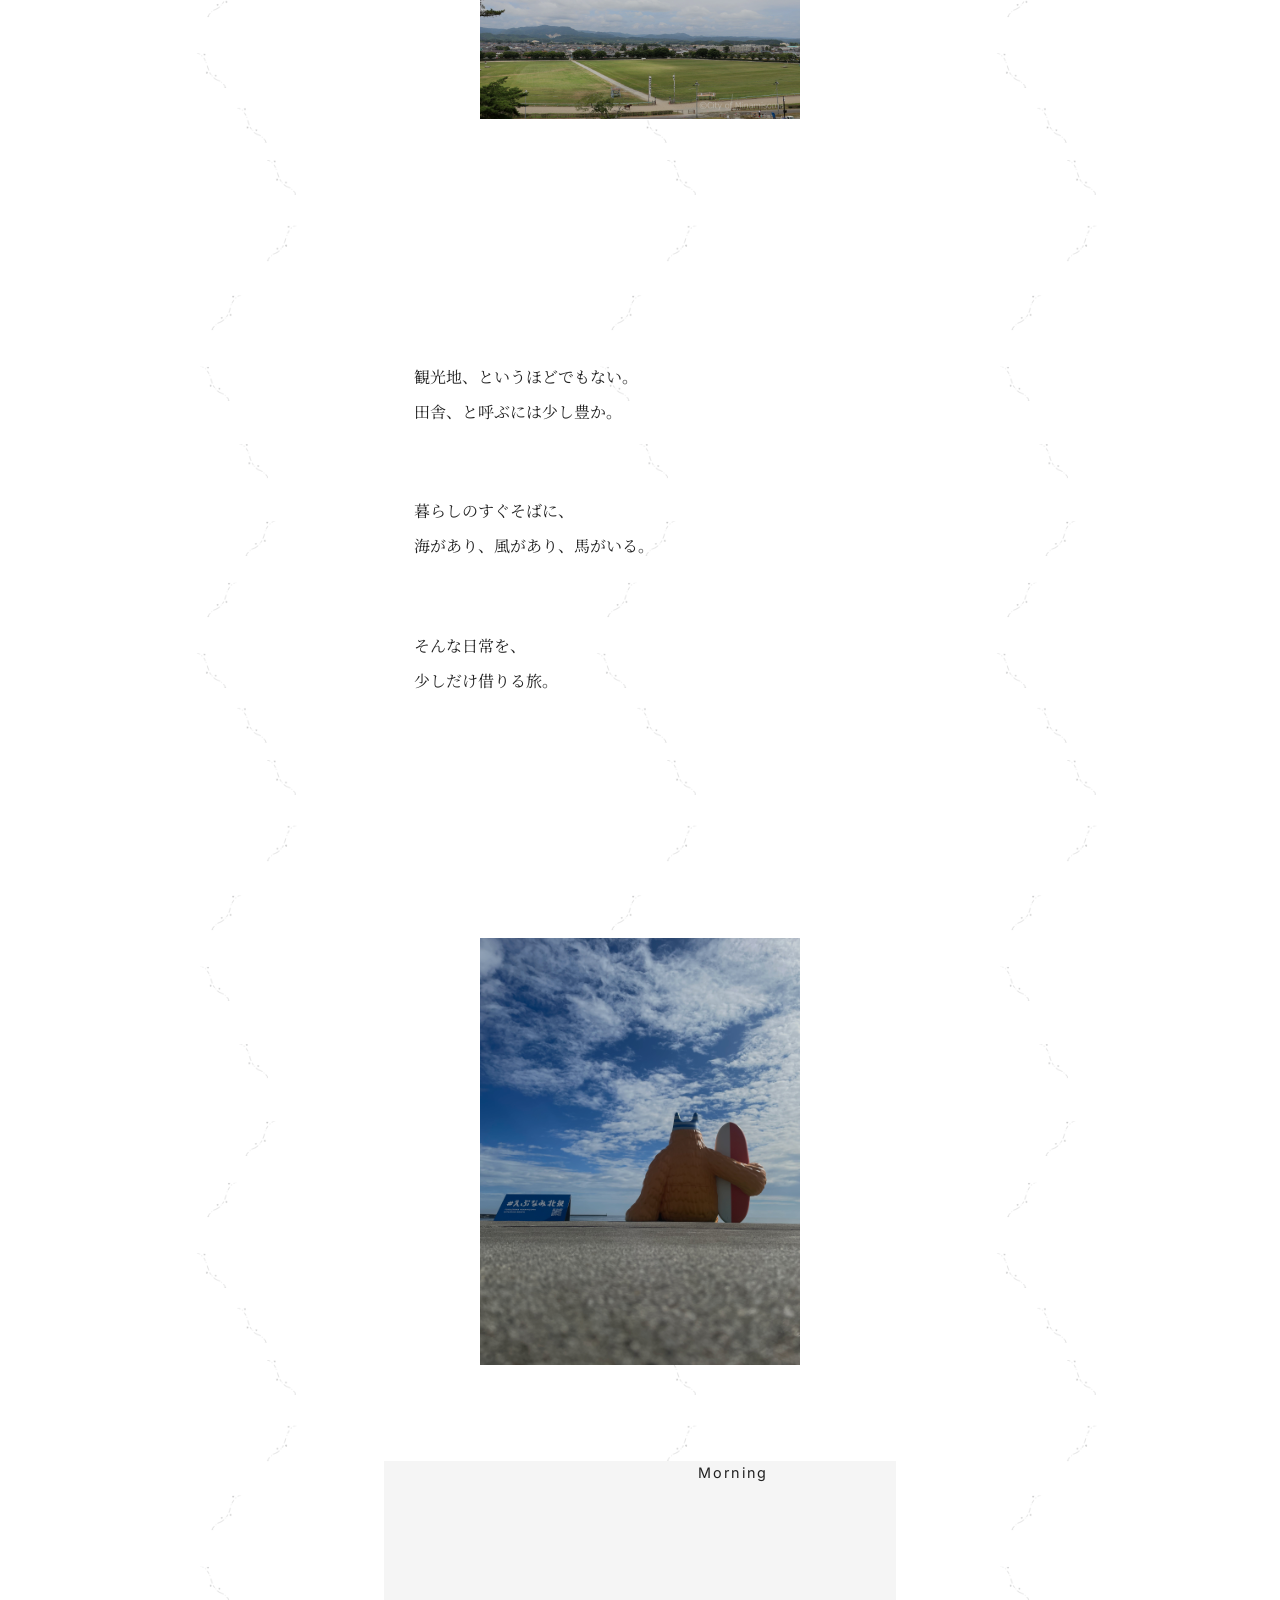
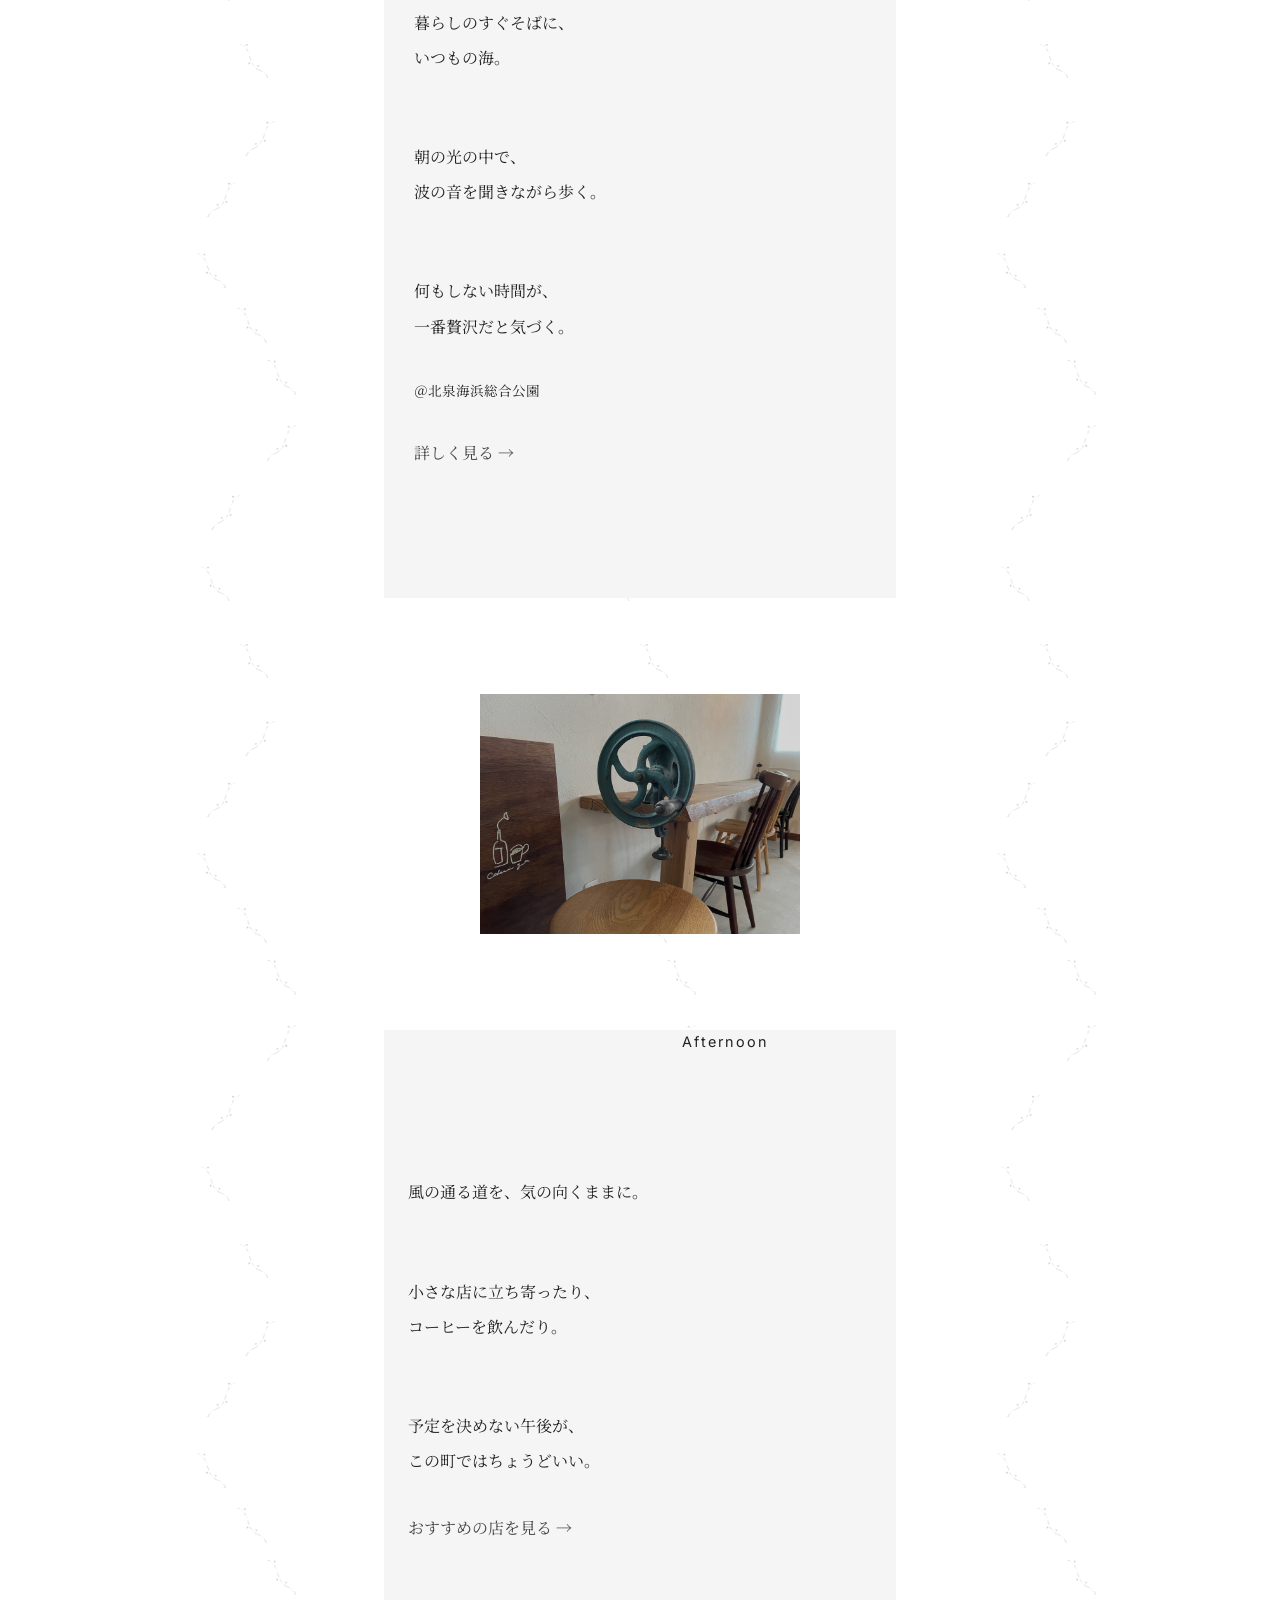
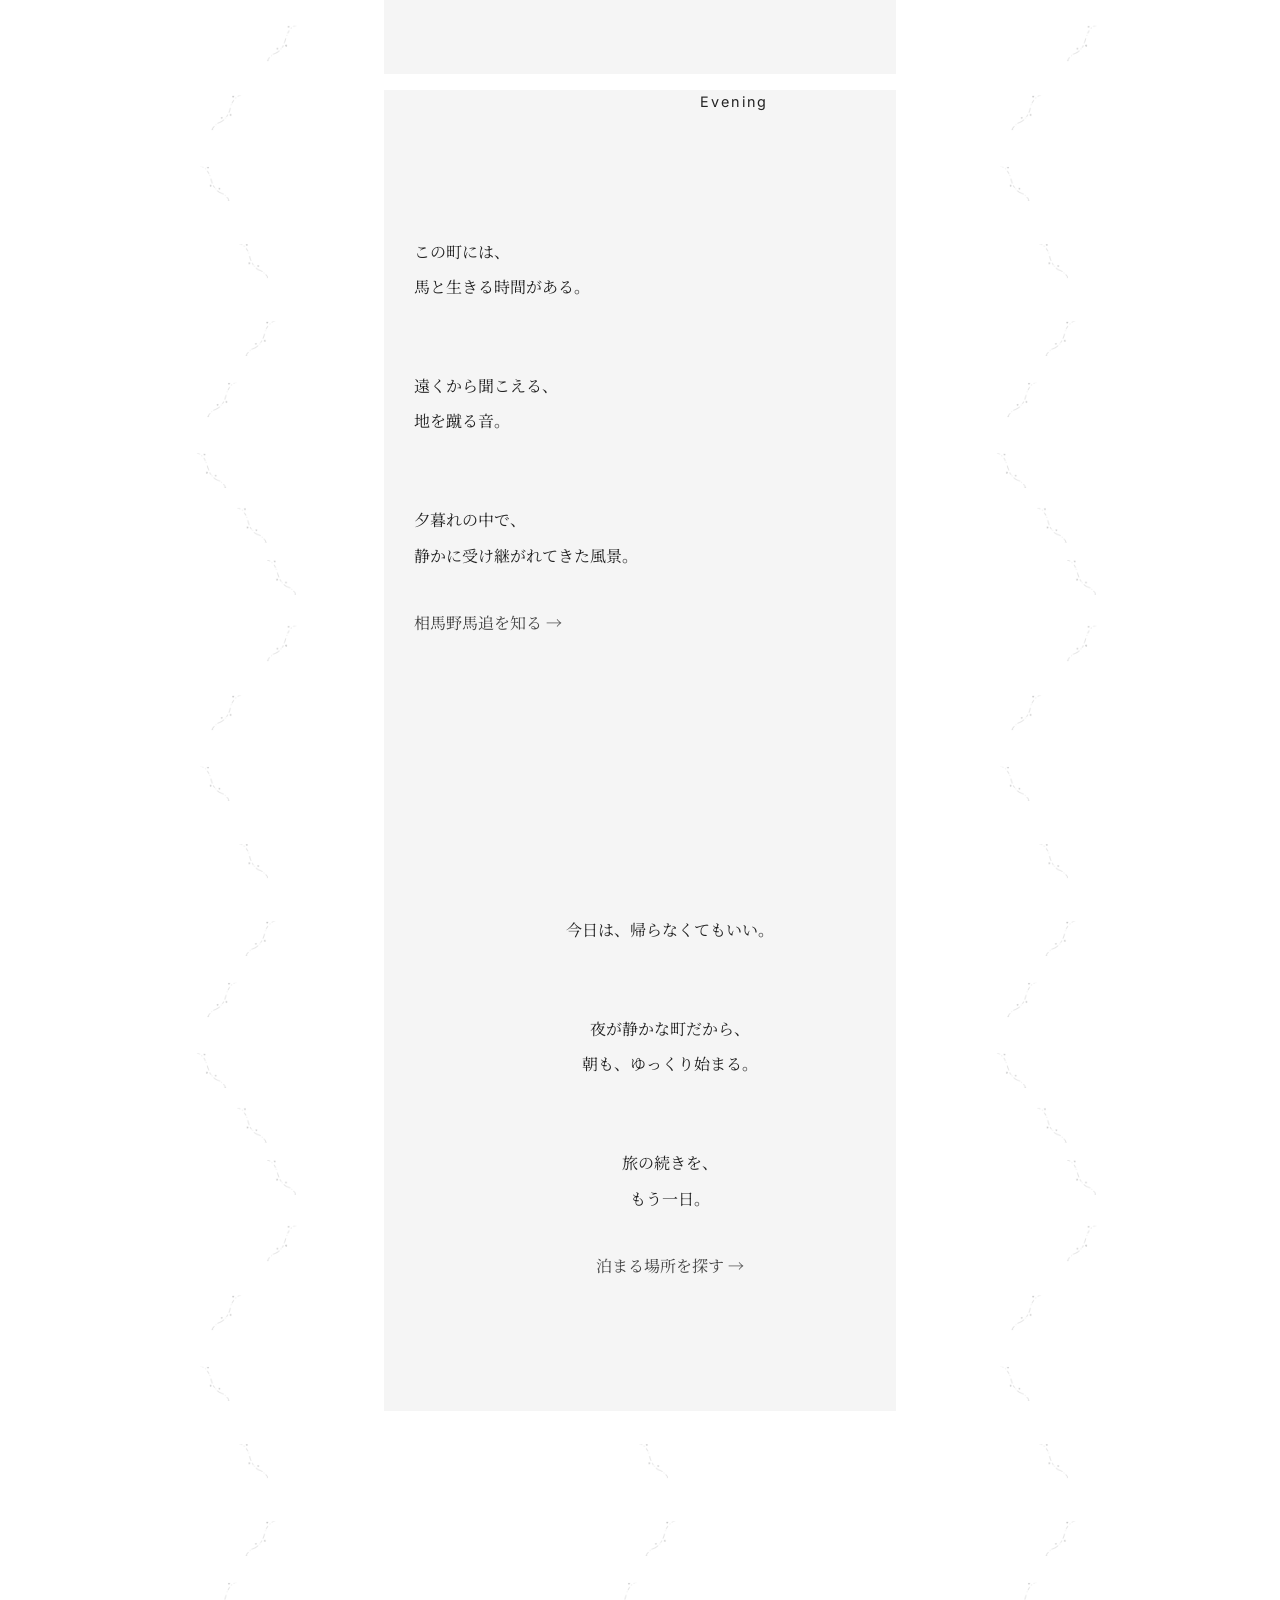
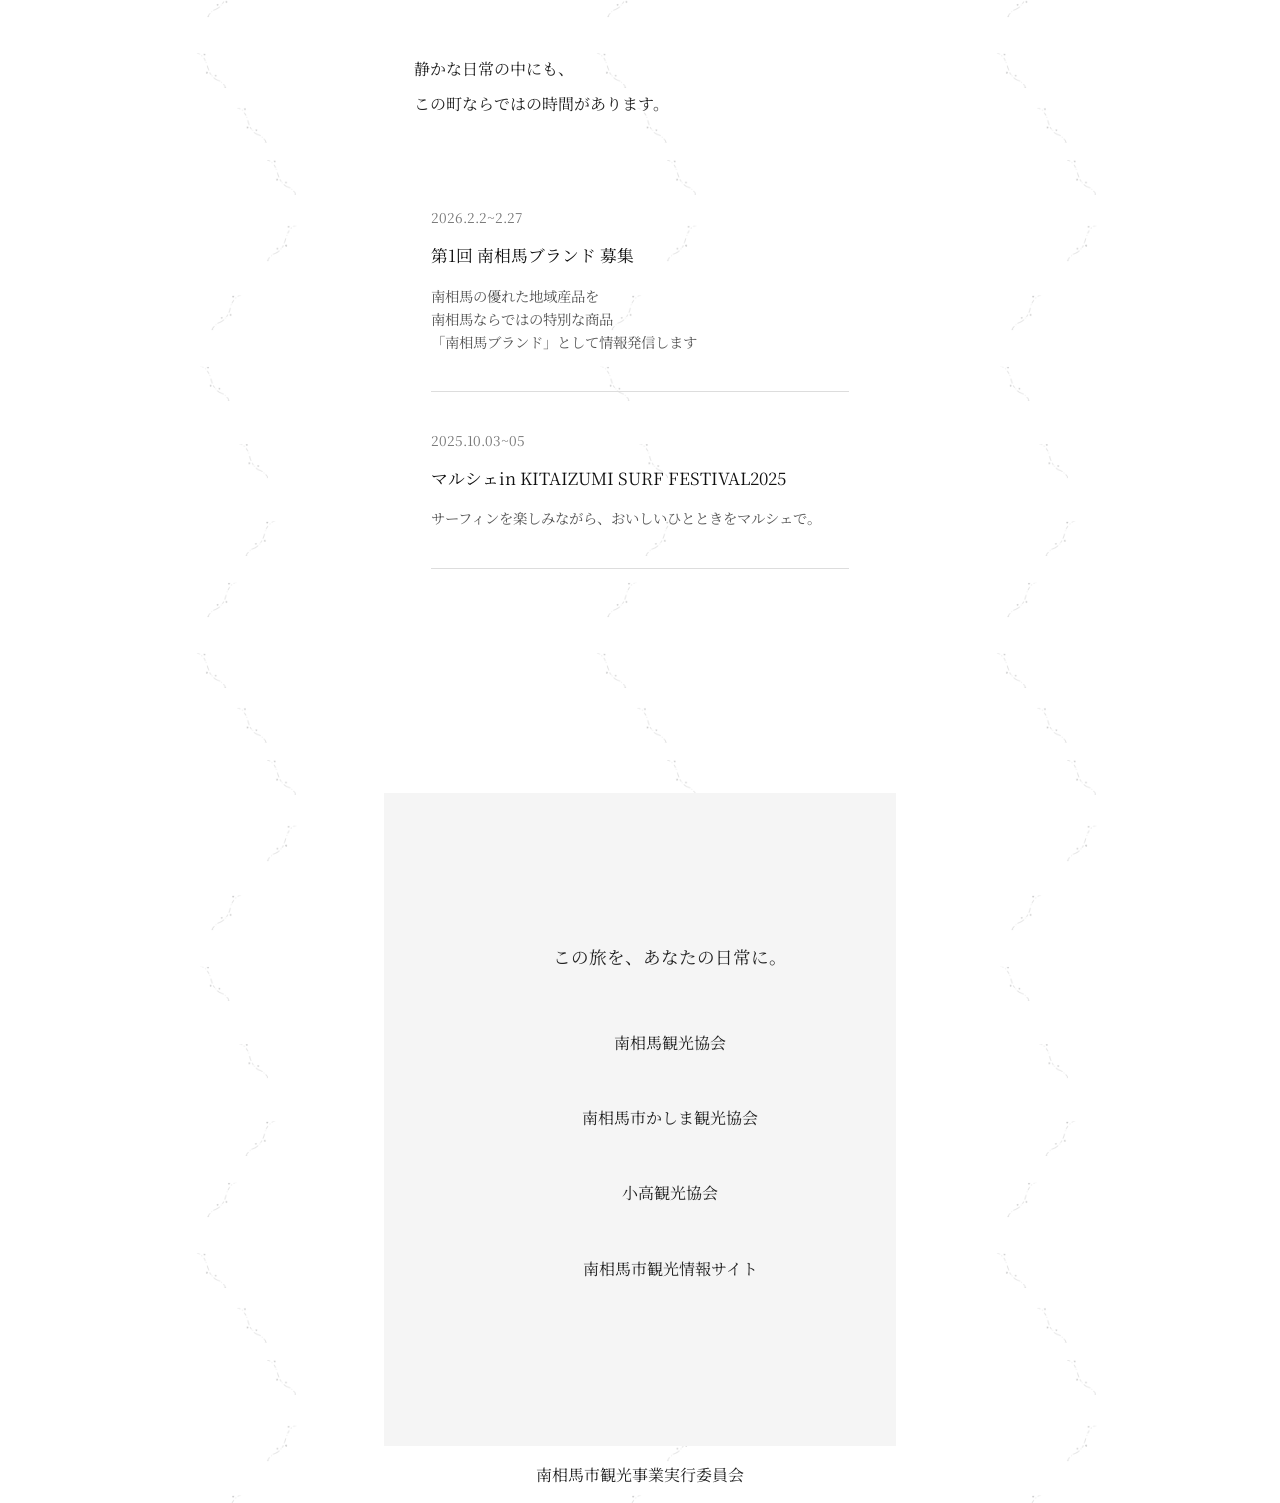
==== commit bad8be7d: "Add files via upload" ====
--- a/index.html
+++ b/index.html
@@ -24,11 +24,15 @@
     
     <h2>Line Up</h2>
 
-     <div class="card-container">
+     <!--<div class="card-container">-->
       
       <a href="event02.html" target="_blank">
         <p>第1回 南相馬ブランド 募集</p>
       </a>
+      <a href="event01.html" target="_blank">
+        <p>マルシェin KITAIZUMI SURF FESTIVAL2025</p>
+      </a>
+      
       <!--
         <a href="#morning">
         <img src="img/morning.png" alt="">
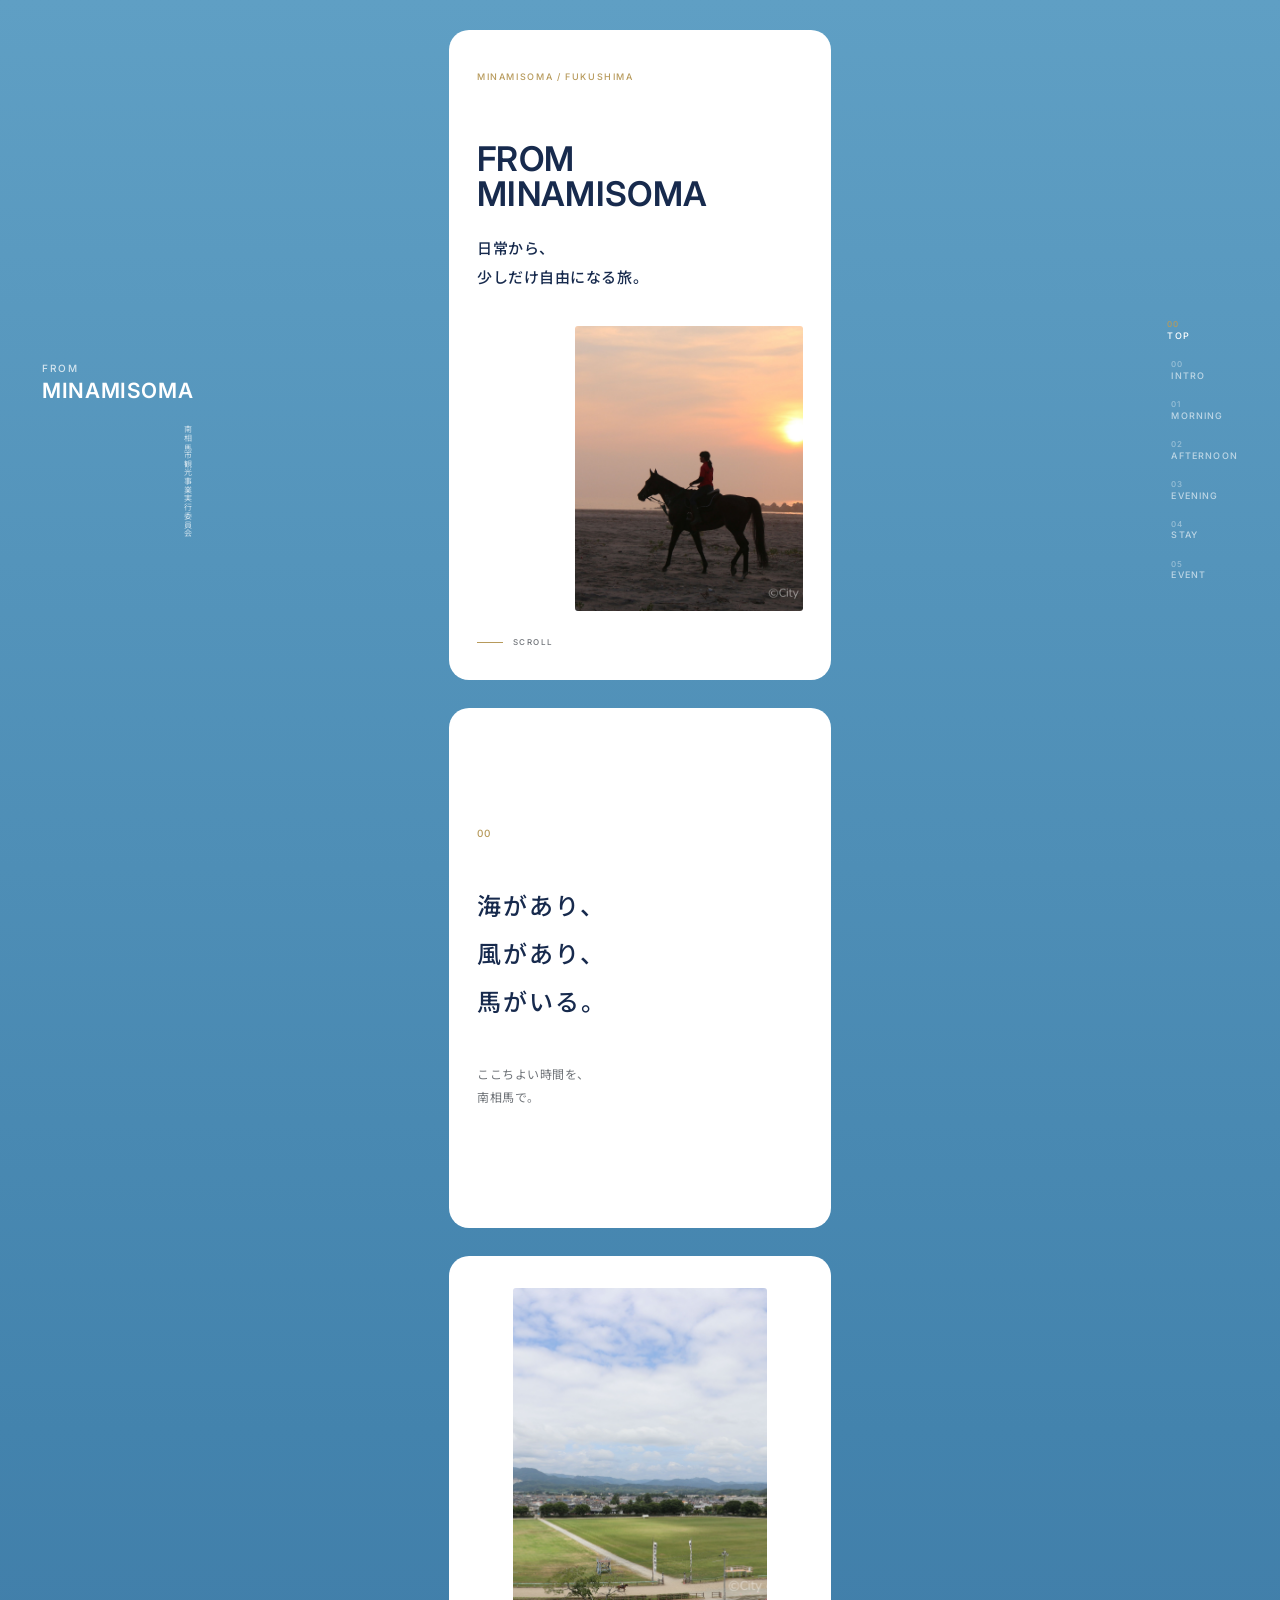
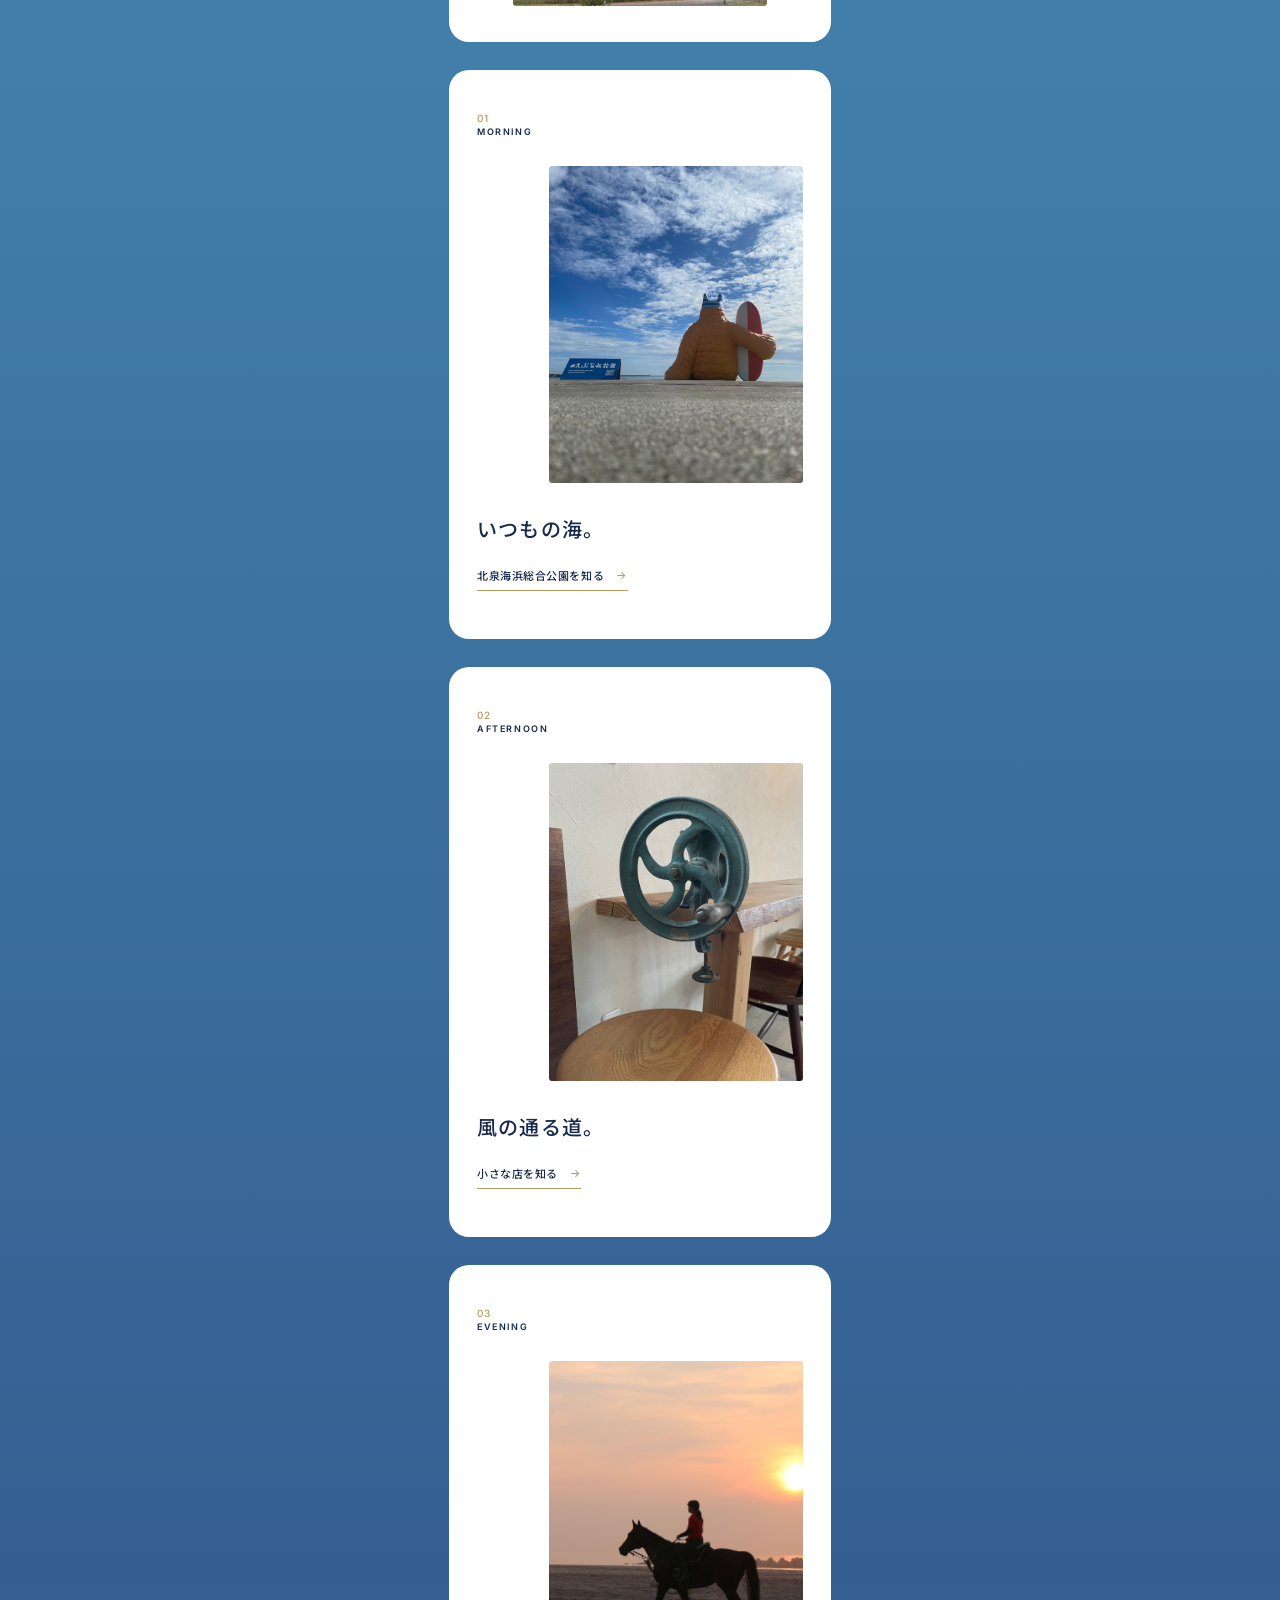
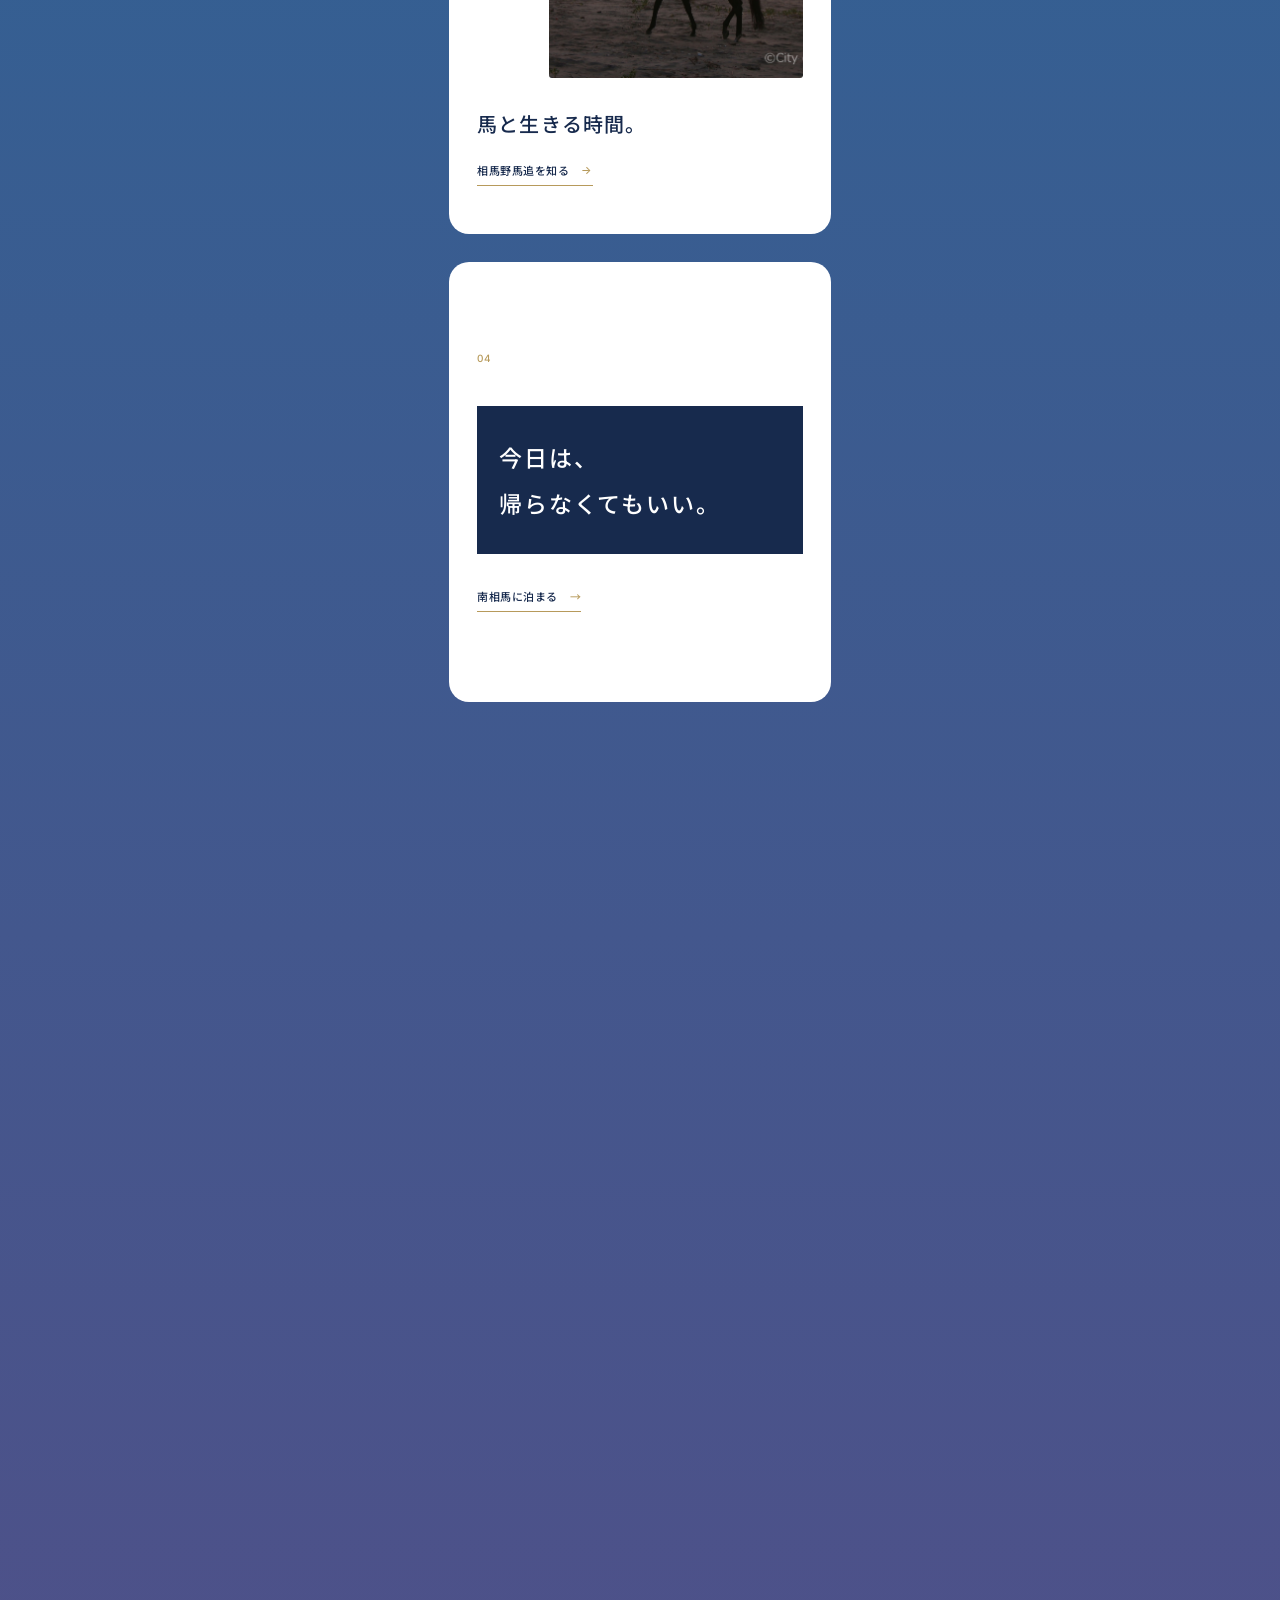
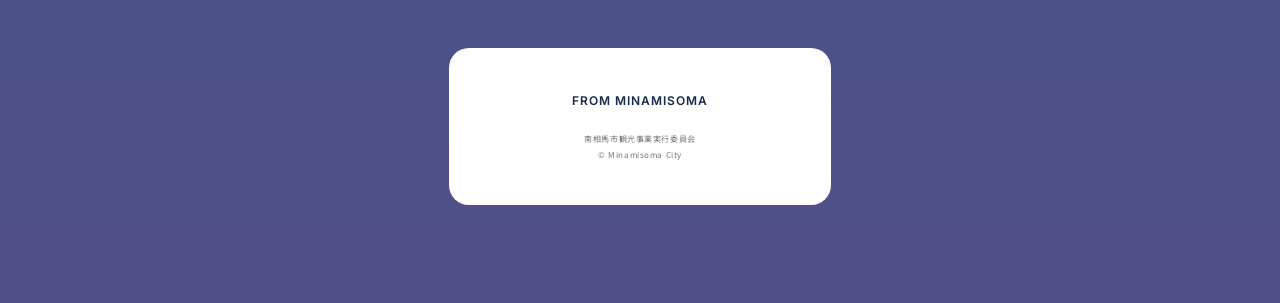
==== commit dc2a5716: "Add files via upload" ====
--- a/index.html
+++ b/index.html
@@ -1,279 +1,848 @@
 <!DOCTYPE html>
 <html lang="ja">
+
 <head>
+
   <meta charset="UTF-8">
-  <meta name="viewport" content="width=device-width, initial-scale=1.0">
-  <title>Where Horses Run Free | 南相馬</title>
+
+  <meta
+    name="viewport"
+    content="width=device-width, initial-scale=1.0"
+  >
+
+  <meta
+    name="description"
+    content="FROM MINAMISOMA — 日常から、少しだけ自由になる旅。"
+  >
+
+  <title>FROM MINAMISOMA</title>
+
+
+  <!-- Google Fonts -->
 
   <link rel="preconnect" href="https://fonts.googleapis.com">
+
   <link rel="preconnect" href="https://fonts.gstatic.com" crossorigin>
-  <link href="https://fonts.googleapis.com/css2?family=Inter:wght@400;600&family=Noto+Serif+JP:wght@400;600&display=swap" rel="stylesheet">
-
-  <link rel="stylesheet" href="style.css">
+
+  <link
+    href="https://fonts.googleapis.com/css2?family=Inter:wght@400;500;600;700&family=Noto+Sans+JP:wght@300;400;500;600;700&display=swap"
+    rel="stylesheet"
+  >
+
+
+  <link
+    rel="stylesheet"
+    href="style.css"
+  >
+
 </head>
+
+
 <body>
 
-<!--col-->
-<div class="layout-3col">
-
-  <!--side left-->
-  <aside class="side left">
-    <p>南相馬市観光事業実行委員会</p>
-
-    <section class="left-line-up">
-    
-    <h2>Line Up</h2>
-
-     <!--<div class="card-container">-->
-      
-      <a href="event02.html" target="_blank">
-        <p>第1回 南相馬ブランド 募集</p>
-      </a>
-      <a href="event01.html" target="_blank">
-        <p>マルシェin KITAIZUMI SURF FESTIVAL2025</p>
-      </a>
-      
-      <!--
-        <a href="#morning">
-        <img src="img/morning.png" alt="">
-        <div class="left-line-up card"></div>
-      </a>
-
-      <a href="#afternoon">
-        <img src="img/afternoon.png" alt="">
-        <div class="left-line-up card"></div>
-      </a>
-
-      <a href="#evening">
-        <img src="img/evening.png" alt="">
-        <div class="left-line-up card"></div>
-      </a>
-    -->
-    </div>
-
-    </section>
-  </aside>
-
-<!--main-->
-<main class="center">
-
-<!-- HERO -->
-<header class="hero">
-  <div class="hero-inner">
-    <div class="insert-photo fade">
-      <img src="img/photo01.jpg" alt="">
+
+  <!-- =================================
+       PAGE LAYOUT
+  ================================= -->
+
+  <div class="page-layout">
+
+
+    <!-- =================================
+         LEFT COLUMN
+         LOGO
+    ================================= -->
+
+    <aside class="side-left">
+
+      <div class="fixed-logo">
+
+        <p class="logo-kicker">
+          FROM
+        </p>
+
+        <p class="logo-title">
+          MINAMISOMA
+        </p>
+
+        <p class="logo-jp">
+          南相馬市観光事業実行委員会
+        </p>
+
+      </div>
+
+    </aside>
+
+
+
+    <!-- =================================
+         CENTER
+         MAIN CONTENT
+    ================================= -->
+
+    <main class="site">
+
+
+      <!-- ================================
+           HERO
+      ================================= -->
+
+      <section
+        class="card hero reveal"
+        id="hero"
+      >
+
+        <p class="meta">
+          MINAMISOMA / FUKUSHIMA
+        </p>
+
+
+        <h1>
+          FROM<br>
+          MINAMISOMA
+        </h1>
+
+
+        <p class="hero-copy">
+          日常から、<br>
+          少しだけ自由になる旅。
+        </p>
+
+
+        <div class="hero-image">
+
+          <img
+            src="img/photo01.jpg"
+            alt="南相馬の風景"
+          >
+
+        </div>
+
+
+        <div class="scroll">
+
+          <span></span>
+
+          SCROLL
+
+        </div>
+
+      </section>
+
+
+
+      <!-- ================================
+           INTRO
+      ================================= -->
+
+      <section
+        class="card intro reveal"
+        id="intro"
+      >
+
+        <p class="section-number">
+          00
+        </p>
+
+
+        <h2>
+          海があり、<br>
+          風があり、<br>
+          馬がいる。
+        </h2>
+
+
+        <p class="intro-copy">
+          ここちよい時間を、<br>
+          南相馬で。
+        </p>
+
+      </section>
+
+
+
+      <!-- ================================
+           PHOTO
+      ================================= -->
+
+      <section
+        class="card photo-section reveal"
+      >
+
+        <img
+          src="img/photo02.jpg"
+          alt="南相馬の風景"
+        >
+
+      </section>
+
+
+
+      <!-- ================================
+           MORNING
+      ================================= -->
+
+      <section
+        class="card chapter reveal"
+        id="morning"
+      >
+
+        <div class="chapter-head">
+
+          <p class="section-number">
+            01
+          </p>
+
+          <p class="chapter-label">
+            MORNING
+          </p>
+
+        </div>
+
+
+        <div class="chapter-image">
+
+          <img
+            src="img/photo03.jpg"
+            alt="北泉の海"
+          >
+
+        </div>
+
+
+        <h2>
+          いつもの海。
+        </h2>
+
+
+        <a
+          class="chapter-link"
+          href="https://evnami-kitaizumi.com/"
+          target="_blank"
+          rel="noopener noreferrer"
+        >
+
+          北泉海浜総合公園を知る
+
+          <span>
+            →
+          </span>
+
+        </a>
+
+      </section>
+
+
+
+      <!-- ================================
+           AFTERNOON
+      ================================= -->
+
+      <section
+        class="card chapter reveal"
+        id="afternoon"
+      >
+
+        <div class="chapter-head">
+
+          <p class="section-number">
+            02
+          </p>
+
+          <p class="chapter-label">
+            AFTERNOON
+          </p>
+
+        </div>
+
+
+        <div class="chapter-image">
+
+          <img
+            src="img/photo04.jpg"
+            alt="南相馬の午後"
+          >
+
+        </div>
+
+
+        <h2>
+          風の通る道。
+        </h2>
+
+
+        <a
+          class="chapter-link"
+          href="https://www.instagram.com/shokudo_tete/"
+          target="_blank"
+          rel="noopener noreferrer"
+        >
+
+          小さな店を知る
+
+          <span>
+            →
+          </span>
+
+        </a>
+
+      </section>
+
+
+
+      <!-- ================================
+           EVENING
+      ================================= -->
+
+      <section
+        class="card chapter reveal"
+        id="evening"
+      >
+
+        <div class="chapter-head">
+
+          <p class="section-number">
+            03
+          </p>
+
+          <p class="chapter-label">
+            EVENING
+          </p>
+
+        </div>
+
+
+        <div class="chapter-image">
+
+          <img
+            src="img/photo01.jpg"
+            alt="南相馬と馬の風景"
+          >
+
+        </div>
+
+
+        <h2>
+          馬と生きる時間。
+        </h2>
+
+
+        <a
+          class="chapter-link"
+          href="https://soma-nomaoi.jp/"
+          target="_blank"
+          rel="noopener noreferrer"
+        >
+
+          相馬野馬追を知る
+
+          <span>
+            →
+          </span>
+
+        </a>
+
+      </section>
+
+
+
+      <!-- ================================
+           STAY
+      ================================= -->
+
+      <section
+        class="card stay reveal"
+        id="stay"
+      >
+
+        <p class="section-number">
+          04
+        </p>
+
+
+        <h2>
+          今日は、<br>
+          帰らなくてもいい。
+        </h2>
+
+
+        <a
+          class="stay-link"
+          href="https://www.city.minamisoma.lg.jp/portal/sections/16/1630/1/1475.html"
+          target="_blank"
+          rel="noopener noreferrer"
+        >
+
+          南相馬に泊まる
+
+          <span>
+            →
+          </span>
+
+        </a>
+
+      </section>
+
+
+
+      <!-- ================================
+           EVENT
+      ================================= -->
+
+      <section
+        class="card event reveal"
+        id="event"
+      >
+
+        <div class="chapter-head">
+
+          <p class="section-number">
+            05
+          </p>
+
+          <p class="chapter-label">
+            EVENT
+          </p>
+
+        </div>
+
+
+        <div class="event-list">
+
+
+          <a
+            href="event02.html"
+            class="event-item"
+          >
+
+            <div>
+
+              <span class="event-date">
+                2026.02
+              </span>
+
+              <strong>
+                第1回 南相馬ブランド 募集
+              </strong>
+
+            </div>
+
+            <span class="event-arrow">
+              →
+            </span>
+
+          </a>
+
+
+          <a
+            href="event01.html"
+            class="event-item"
+          >
+
+            <div>
+
+              <span class="event-date">
+                2025.10
+              </span>
+
+              <strong>
+                KITAIZUMI SURF FESTIVAL
+              </strong>
+
+            </div>
+
+            <span class="event-arrow">
+              →
+            </span>
+
+          </a>
+
+
+        </div>
+
+      </section>
+
+
+
+      <!-- ================================
+           DISCOVER
+      ================================= -->
+
+      <section
+        class="card discover reveal"
+        id="discover"
+      >
+
+        <p class="chapter-label">
+          DISCOVER
+        </p>
+
+
+        <h2>
+          FROM<br>
+          MINAMISOMA
+        </h2>
+
+
+        <p class="discover-copy">
+          南相馬を、<br>
+          もっと知る。
+        </p>
+
+
+        <div class="discover-links">
+
+
+          <a
+            href="https://minamisomakanko.org/"
+            target="_blank"
+            rel="noopener noreferrer"
+          >
+
+            南相馬観光協会
+
+            <span>
+              →
+            </span>
+
+          </a>
+
+
+          <a
+            href="https://www.kashima-kankou.jp/"
+            target="_blank"
+            rel="noopener noreferrer"
+          >
+
+            かしま観光協会
+
+            <span>
+              →
+            </span>
+
+          </a>
+
+
+          <a
+            href="https://odaka6014.jp/"
+            target="_blank"
+            rel="noopener noreferrer"
+          >
+
+            小高観光協会
+
+            <span>
+              →
+            </span>
+
+          </a>
+
+
+          <a
+            href="https://www.city.minamisoma.lg.jp/tourist/index.html"
+            target="_blank"
+            rel="noopener noreferrer"
+          >
+
+            南相馬市観光情報
+
+            <span>
+              →
+            </span>
+
+          </a>
+
+
+        </div>
+
+      </section>
+
+
+
+      <!-- ================================
+           FOOTER
+      ================================= -->
+
+      <footer class="card footer">
+
+        <p class="footer-title">
+          FROM MINAMISOMA
+        </p>
+
+
+        <small>
+          南相馬市観光事業実行委員会
+        </small>
+
+
+        <small>
+          © Minamisoma City
+        </small>
+
+      </footer>
+
+
+    </main>
+
+
+
+    <!-- =================================
+         RIGHT COLUMN
+         NAVIGATION
+    ================================= -->
+
+    <aside class="side-right">
+
+      <nav class="fixed-nav">
+
+
+        <a
+          href="#hero"
+          data-section="hero"
+          class="nav-item active"
+        >
+
+          <span>
+            00
+          </span>
+
+          TOP
+
+        </a>
+
+
+        <a
+          href="#intro"
+          data-section="intro"
+          class="nav-item"
+        >
+
+          <span>
+            00
+          </span>
+
+          INTRO
+
+        </a>
+
+
+        <a
+          href="#morning"
+          data-section="morning"
+          class="nav-item"
+        >
+
+          <span>
+            01
+          </span>
+
+          MORNING
+
+        </a>
+
+
+        <a
+          href="#afternoon"
+          data-section="afternoon"
+          class="nav-item"
+        >
+
+          <span>
+            02
+          </span>
+
+          AFTERNOON
+
+        </a>
+
+
+        <a
+          href="#evening"
+          data-section="evening"
+          class="nav-item"
+        >
+
+          <span>
+            03
+          </span>
+
+          EVENING
+
+        </a>
+
+
+        <a
+          href="#stay"
+          data-section="stay"
+          class="nav-item"
+        >
+
+          <span>
+            04
+          </span>
+
+          STAY
+
+        </a>
+
+
+        <a
+          href="#event"
+          data-section="event"
+          class="nav-item"
+        >
+
+          <span>
+            05
+          </span>
+
+          EVENT
+
+        </a>
+
+
+      </nav>
+
+    </aside>
+
+
   </div>
-    <h1>Where Horses Run Free</h1>
-    <p>日常から、少しだけ自由になる旅。</p>
-  </div>
-</header>
-
-<!-- CONCEPT -->
-<section class="section concept fade ">
-  <div class="text-block">
-    <p>朝、波の音で目が覚める。<br>昼、風の通る道を歩く。<br>夕方、馬が駆ける音が聞こえる。</p>
-
-    <p class="spacer"></p>
-
-    <p>特別なことは、何もない。<br>でも、心がほどけていく。</p>
-
-    <p class="place">ここちよい時間を、<br>南相馬で。</p>
-  </div>
-</section>
-
-<!--photo02-->
-<div class="insert-photo fade">
-  <img src="img/photo02.jpg" alt="">
-</div>
-
-
-<!-- MESSAGE -->
-<section class="section message fade">
-  <div class="text-block wide">
-    <p>観光地、というほどでもない。<br>田舎、と呼ぶには少し豊か。</p>
-
-    <p class="spacer"></p>
-
-    <p>暮らしのすぐそばに、<br>海があり、風があり、馬がいる。</p>
-
-    <p class="spacer"></p>
-
-    <p>そんな日常を、<br>少しだけ借りる旅。</p>
-  </div>
-</section>
-
-<!--photo03-->
-<div class="insert-photo fade">
-  <img src="img/photo03.jpg" alt="">
-</div>
-
-<!-- EXPERIENCE MORNING -->
-<p id="morning"></p>
-
-<section class="section experience fade">
-  <div class="exp-label">Morning</div>
-  <div class="text-block">
-    <p>暮らしのすぐそばに、<br>いつもの海。</p>
-
-    <p class="spacer"></p>
-
-    <p>朝の光の中で、<br>波の音を聞きながら歩く。</p>
-
-    <p class="spacer"></p>
-
-    <p>何もしない時間が、<br>一番贅沢だと気づく。</p>
-
-    <p class="note">＠北泉海浜総合公園</p>
-    <a href="https://evnami-kitaizumi.com/" class="link">詳しく見る →</a>
-  </div>
-</section>
-
-<!--photo04-->
-<div class="insert-photo fade">
-  <img src="img/photo04.jpg" alt="">
-</div>
-
-<!-- EXPERIENCE AFTERNOON -->
-<p id="afternoon"></p>
-
-<section class="section experience alt fade">
-  <div class="exp-label">Afternoon</div>
-  <div class="text-block wide">
-    <p>風の通る道を、気の向くままに。</p>
-
-    <p class="spacer"></p>
-
-    <p>小さな店に立ち寄ったり、<br>コーヒーを飲んだり。</p>
-
-    <p class="spacer"></p>
-
-    <p>予定を決めない午後が、<br>この町ではちょうどいい。</p>
-
-    <a href="https://www.instagram.com/shokudo_tete/" class="link">おすすめの店を見る →</a>
-  </div>
-</section>
-
-<!-- EXPERIENCE EVENING -->
-<p id="evening"></p>
-
-<section class="section experience fade">
-  <div class="exp-label">Evening</div>
-  <div class="text-block">
-    <p>この町には、<br>馬と生きる時間がある。</p>
-
-    <p class="spacer"></p>
-
-    <p>遠くから聞こえる、<br>地を蹴る音。</p>
-
-    <p class="spacer"></p>
-
-    <p>夕暮れの中で、<br>静かに受け継がれてきた風景。</p>
-
-    <a href="https://soma-nomaoi.jp/" class="link">相馬野馬追を知る →</a>
-  </div>
-</section>
-
-
-
-<!-- STAY -->
-<section class="section stay fade">
-  <div class="text-block center">
-    <p>今日は、帰らなくてもいい。</p>
-
-    <p class="spacer"></p>
-
-    <p>夜が静かな町だから、<br>朝も、ゆっくり始まる。</p>
-
-    <p class="spacer"></p>
-
-    <p>旅の続きを、<br>もう一日。</p>
-
-    <a href="https://www.city.minamisoma.lg.jp/portal/sections/16/1630/1/1475.html"target="_blank" class="link">泊まる場所を探す →</a><br>
-  </div>
-</section>
-
-<!-- event -->
-<section class="section event fade">
-  <div class="text-block">
-    <p>静かな日常の中にも、<br>この町ならではの時間があります。</p>
-  </div>
-
-  <div class="event-list">
-    <a href="event02.html"target="_blank" class="event-card">
-      <p class="event-date">2026.2.2~2.27</p>
-      <p class="event-title">第1回 南相馬ブランド 募集</p>
-      <p class="event-note">南相馬の優れた地域産品を<br>
-        南相馬ならではの特別な商品<br>
-        「南相馬ブランド」として情報発信します</p>
-    </a>
-
-    <a href="event01.html"target="_blank" class="event-card">
-      <p class="event-date">2025.10.03~05</p>
-      <p class="event-title">マルシェin KITAIZUMI SURF FESTIVAL2025</p>
-      <p class="event-note">サーフィンを楽しみながら、おいしいひとときをマルシェで。</p>
-    </a>
-  </div>
-</section>
-
-<!-- CTA -->
-<section class="section cta fade">
-  <div class="text-block center">
-    <p class="cta-lead">この旅を、あなたの日常に。</p>
-
-    <ul class="cta-list">
-      <li><a href="https://minamisomakanko.org/"target="_blank">南相馬観光協会</a></li>
-      <li><a href="https://www.kashima-kankou.jp/"target="_blank">南相馬市かしま観光協会</a></li>
-      <li><a href="https://odaka6014.jp/"target="_blank">小高観光協会</a></li>
-      <li><a href="https://www.city.minamisoma.lg.jp/tourist/index.html"target="_blank">南相馬市観光情報サイト</a></li>
-
-    </ul>
-  </div>
-</section>
-
-<section class="footer">
-<p>南相馬市観光事業実行委員会</p>
-</section>
-
-</main><!--main-->
-
-
-<!--side right-->
-<aside class="side right"></aside>
-
-
-</div><!--col-->
-
-<!--js-->
-
-<script>
-  document.addEventListener('DOMContentLoaded', function () {
-  const targets = document.querySelectorAll('.fade');
-  
-    if (!('IntersectionObserver' in window)) {
-      // 古いブラウザ用フォールバック（即表示）
-      targets.forEach(el => el.classList.add('is-visible'));
-      return;
-    }
-  
-    const observer = new IntersectionObserver(function (entries, observer) {
-      entries.forEach(function (entry) {
-        if (entry.isIntersecting) {
-          entry.target.classList.add('is-visible');
-          observer.unobserve(entry.target);
+
+
+
+  <!-- =================================
+       JAVASCRIPT
+  ================================= -->
+
+  <script>
+
+    /* =================================
+       FADE IN
+    ================================= */
+
+    const reveals =
+      document.querySelectorAll(".reveal");
+
+
+    const revealObserver =
+      new IntersectionObserver(
+
+        (entries) => {
+
+          entries.forEach((entry) => {
+
+            if (entry.isIntersecting) {
+
+              entry.target.classList.add(
+                "is-visible"
+              );
+
+              revealObserver.unobserve(
+                entry.target
+              );
+
+            }
+
+          });
+
+        },
+
+        {
+          threshold: 0.12
         }
-      });
-    }, {
-      root: null,
-      rootMargin: '0px 0px -10% 0px',
-      threshold: 0
+
+      );
+
+
+    reveals.forEach((element) => {
+
+      revealObserver.observe(element);
+
     });
-  
-    targets.forEach(function (target) {
-      observer.observe(target);
+
+
+
+    /* =================================
+       NAVIGATION ACTIVE STATE
+    ================================= */
+
+    const sections =
+      document.querySelectorAll(
+        ".site section[id]"
+      );
+
+
+    const navItems =
+      document.querySelectorAll(
+        ".nav-item"
+      );
+
+
+    const navObserver =
+      new IntersectionObserver(
+
+        (entries) => {
+
+          entries.forEach((entry) => {
+
+            if (
+              entry.isIntersecting
+            ) {
+
+              const id =
+                entry.target.id;
+
+
+              navItems.forEach((item) => {
+
+                item.classList.remove(
+                  "active"
+                );
+
+              });
+
+
+              const current =
+                document.querySelector(
+                  `.nav-item[data-section="${id}"]`
+                );
+
+
+              if (current) {
+
+                current.classList.add(
+                  "active"
+                );
+
+              }
+
+            }
+
+          });
+
+        },
+
+        {
+          root: null,
+
+          rootMargin:
+            "-35% 0px -55% 0px",
+
+          threshold: 0
+        }
+
+      );
+
+
+    sections.forEach((section) => {
+
+      navObserver.observe(section);
+
     });
-  });
+
   </script>
-  <script src="script.js"></script>
-  
+
+
 </body>
+
 </html>
--- a/style.css
+++ b/style.css
@@ -1,325 +1,1370 @@
-/* =====================================================
-1. Reset / Global
-===================================================== */
-* {
-  box-sizing: border-box;
-}
-
-body {
-  margin: 0;
-  font-family: 'Noto Serif JP', serif;
-  font-size: 15px;
-  line-height: 1.6;
-  color: #222;
-  background: #fff;
-  background-image:url(img/bg.svg) ;
-  
-}
-
-img {
-  max-width: 100%;
-  height: auto;
-  display: block;
-}
-
-/* =====================================================
- layout : 3 column（center scroll / side fixed）
-===================================================== */
-
-/* 全体ラッパー */
-.layout-3col {
-  position: relative;
-}
-
-/* 中央コンテンツ */
-.center {
-  width: 40vw;              /* 中央カラム幅 */
-  margin: 0 auto;
-  position: relative;
-  z-index: 2;               /* 左右より前面 */
-}
-
-/* 左右サイド */
-.side {
-  position: fixed;
-  top: 0;
-  width: 30vw;
-  height: 100vh;
-  background: #f5f5f5;
-  z-index: 1;
-}
-
-/* 左サイド */
-.side.left {
-  left: 0;
-}
-
-/* 右サイド */
-.side.right {
-  right: 0;
-}
-
-/* =====================================================
- Mobile
-===================================================== */
-@media (max-width: 768px) {
-
-  /* 左右は非表示 */
-  .side {
-    display: none;
-  }
-
-  /* 中央は全幅 */
-  .center {
-    width: 100%;
-    margin: 0;
-  }
-}
-
-/* =====================================================
-2. Section / Spacing
-===================================================== */
-.section {
-  padding: 6rem 1.2rem;
-  
-}
-
-.spacer {
-  height: 2rem;
-}
-
-/* =====================================================
-3. HERO
-===================================================== */
-.hero {
-  height: 90vh;
-  display: flex;
-  align-items: flex-end;
-  padding: 2.5rem 1.5rem;
-  
-}
-
-.hero-inner img {
-  margin-bottom: 1.5rem;
-}
-
-.hero-inner h1 {
-  font-size: 2rem;
-  line-height: 1.4;
-  margin: 0;
-}
-
-.hero-inner p {
-  font-size: 1rem;
-  margin-top: 1rem;
-}
-
-/* =====================================================
-4. Text Block
-===================================================== */
-.text-block {
-  max-width: 90%;
-  margin: 0 auto;
-  line-height: 2.2;
-}
-
-.text-block.wide {
-  max-width: 90%;
-}
-
-.text-block.center {
-  text-align: center;
-}
-
-.place {
-  margin-top: 3rem;
-  font-weight: 600;
-  font-size: 1.5rem;
-}
-
-.note {
-  font-size: 0.85rem;
-  margin-top: 2rem;
-}
-
-.link {
-  display: inline-block;
-  margin-top: 1rem;
-  text-decoration: none;
-  color: #444;
-}
-
-/* =====================================================
-5. Experience
-===================================================== */
-.experience {
-  position: relative;
-  background: #f5f5f5;
-}
-
-.exp-label {
-  margin-bottom: 2rem;
-  font-family: 'Inter', sans-serif;
-  letter-spacing: 0.15em;
-  font-size: 0.8rem;
-}
-
-/* =====================================================
-6. Insert Photos（途中写真）
-===================================================== */
-.insert-photo {
-  margin: 6rem auto;
-  max-width: 320px;
-}
-
-.insert-photo img {
-  width: 100%;
-  
-  filter: brightness(0.82) contrast(1.05);
-}
+/* =========================================
+   FROM MINAMISOMA
+   EVENT / CULTURE SITE
+========================================= */
 
 
+/* =========================================
+   COLOR
+========================================= */
 
-/* =====================================================
-7. Event
-===================================================== */
-.event {
-  margin: 6rem auto;
-}
+:root {
 
-.event-list {
-  max-width: 90%;
-  margin: 3rem auto 0;
-}
-
-.event-card {
-  display: block;
-  padding: 1.5rem 0;
-  border-bottom: 1px solid #ddd;
-  color: #111;
-  text-decoration: none;
-}
-
-.event-date {
-  font-size: 0.85rem;
-  color: #777;
-}
-
-.event-title {
-  font-size: 1.05rem;
-  margin: 0.4rem 0;
-}
-
-.event-note {
-  font-size: 0.9rem;
-  color: #555;
-}
-
-/* =====================================================
-8. Stay / CTA
-===================================================== */
-.stay {
-  background: #f5f5f5;
-}
-
-.cta{
-  background: #f5f5f5;
-}
-
-.cta-lead {
-  font-size: 1.1rem;
-  margin-bottom: 2rem;
-}
-
-.cta-list {
-  list-style: none;
-  padding: 0;
-}
-
-.cta-list li {
-  margin: 0.5rem 0;
-}
-
-.cta-list a {
-  display: block;
-  padding: 1rem 0;
-  text-align: center;
-  text-decoration: none;
-  color: #222;
-}
-
-/* =====================================================
-9. Utility
-===================================================== */
-.fade {
-  opacity: 0;
-  transform: translateY(24px);
-  transition: opacity 0.8s ease, transform 0.8s ease;
-}
-
-.fade.is-visible {
-  opacity: 1;
-  transform: translateY(0);
-}
-
-/* =====================================================
-10. PC Enhancement
-===================================================== */
-@media (min-width: 769px) {
-
+    /* 白い「部屋」 */
+    --room: #ffffff;
+  
+    /* 背景 */
+    --blue-1: #5f9fc4;
+    --blue-2: #4383ad;
+    --blue-3: #355f92;
+    --blue-4: #514f88;
+  
+    /* ブランド */
+    --indigo: #172a4d;
+  
+    /* アクセント */
+    --gold: #b79a5b;
+  
+    /* 文字 */
+    --text: #20242a;
+    --gray: #6f7378;
+  
+    /* 線 */
+    --line: #d9dde1;
+  }
+  
+  
+  /* =========================================
+     RESET
+  ========================================= */
+  
+  * {
+    box-sizing: border-box;
+  }
+  
+  
+  html {
+    scroll-behavior: smooth;
+  }
+  
+  
   body {
-    font-size: 16px;
-  }
-
-  .section {
-    padding: 8rem 1.5rem;
-  }
-
+  
+    margin: 0;
+  
+    color:
+      var(--text);
+  
+    /*
+      明朝ではなくゴシック。
+  
+      Noto Sans JP
+      ↓
+      Inter
+  
+      の順で使い分けます。
+    */
+  
+    font-family:
+      "Noto Sans JP",
+      sans-serif;
+  
+    font-size:
+      14px;
+  
+    font-weight:
+      400;
+  
+    line-height:
+      1.9;
+  
+    letter-spacing:
+      0.04em;
+  
+    background:
+      linear-gradient(
+        180deg,
+        var(--blue-1) 0%,
+        var(--blue-2) 28%,
+        var(--blue-3) 62%,
+        var(--blue-4) 100%
+      );
+  }
+  
+  
+  img {
+  
+    display:
+      block;
+  
+    width:
+      100%;
+  
+    height:
+      auto;
+  }
+  
+  
+  a {
+  
+    color:
+      inherit;
+  
+    text-decoration:
+      none;
+  
+    transition:
+      opacity 0.25s ease;
+  }
+  
+  
+  a:hover {
+  
+    opacity:
+      0.65;
+  }
+  
+  
+  /* =========================================
+     3 COLUMN LAYOUT
+  ========================================= */
+  
+  .page-layout {
+  
+    width:
+      100%;
+  
+    min-height:
+      100vh;
+  
+    display:
+      grid;
+  
+    /*
+      中央は最大430px。
+  
+      左右は残ったスペース。
+    */
+  
+    grid-template-columns:
+      minmax(0, 1fr)
+      430px
+      minmax(0, 1fr);
+  }
+  
+  
+  /* =========================================
+     LEFT COLUMN
+  ========================================= */
+  
+  .side-left {
+  
+    position:
+      relative;
+  
+    min-width:
+      0;
+  }
+  
+  
+  /* =========================================
+     FIXED LOGO
+  ========================================= */
+  
+  .fixed-logo {
+  
+    position:
+      fixed;
+  
+    top:
+      50%;
+  
+    left:
+      42px;
+  
+    transform:
+      translateY(-50%);
+  
+    z-index:
+      100;
+  
+    color:
+      #ffffff;
+  
+    display:
+      flex;
+  
+    flex-direction:
+      column;
+  }
+  
+  
+  .logo-kicker {
+  
+    margin:
+      0;
+  
+    color:
+      rgba(255,255,255,0.75);
+  
+    font-family:
+      "Inter",
+      sans-serif;
+  
+    font-size:
+      10px;
+  
+    font-weight:
+      500;
+  
+    letter-spacing:
+      0.2em;
+  
+    line-height:
+      1.2;
+  }
+  
+  
+  .logo-title {
+  
+    margin:
+      4px 0 0;
+  
+    font-family:
+      "Inter",
+      sans-serif;
+  
+    font-size:
+      21px;
+  
+    font-weight:
+      600;
+  
+    letter-spacing:
+      0.03em;
+  
+    line-height:
+      1.2;
+  }
+  
+  
+  .logo-jp {
+  
+    margin:
+      22px 0 0;
+  
+    color:
+      rgba(255,255,255,0.7);
+  
+    font-size:
+      8px;
+  
+    letter-spacing:
+      0.08em;
+  
+    writing-mode:
+      vertical-rl;
+  
+    line-height:
+      1.4;
+  }
+  
+  
+  /* =========================================
+     RIGHT COLUMN
+  ========================================= */
+  
+  .side-right {
+  
+    position:
+      relative;
+  
+    min-width:
+      0;
+  }
+  
+  
+  /* =========================================
+     FIXED NAV
+  ========================================= */
+  
+  .fixed-nav {
+  
+    position:
+      fixed;
+  
+    top:
+      50%;
+  
+    right:
+      42px;
+  
+    transform:
+      translateY(-50%);
+  
+    z-index:
+      100;
+  
+    display:
+      flex;
+  
+    flex-direction:
+      column;
+  
+    gap:
+      17px;
+  }
+  
+  
+  .nav-item {
+  
+    display:
+      flex;
+  
+    flex-direction:
+      column;
+  
+    align-items:
+      flex-start;
+  
+    color:
+      rgba(255,255,255,0.62);
+  
+    font-family:
+      "Inter",
+      "Noto Sans JP",
+      sans-serif;
+  
+    font-size:
+      9px;
+  
+    font-weight:
+      500;
+  
+    letter-spacing:
+      0.13em;
+  
+    line-height:
+      1.35;
+  
+    transition:
+      color 0.3s ease,
+      transform 0.3s ease;
+  }
+  
+  
+  .nav-item span {
+  
+    color:
+      rgba(255,255,255,0.4);
+  
+    font-size:
+      8px;
+  
+    letter-spacing:
+      0.1em;
+  
+    transition:
+      color 0.3s ease;
+  }
+  
+  
+  .nav-item.active {
+  
+    color:
+      #ffffff;
+  
+    transform:
+      translateX(-4px);
+  }
+  
+  
+  .nav-item.active span {
+  
+    color:
+      var(--gold);
+  }
+  
+  
+  /* =========================================
+     CENTER COLUMN
+  ========================================= */
+  
+  .site {
+  
+    width:
+      430px;
+  
+    max-width:
+      100%;
+  
+    min-height:
+      100vh;
+  
+    margin:
+      0 auto;
+  
+    padding:
+      30px 0 70px;
+  
+    /*
+      中央も背景を持つ。
+  
+      上から下に少しずつ
+      色が変化する。
+    */
+  
+    background:
+      linear-gradient(
+        180deg,
+        var(--blue-1) 0%,
+        var(--blue-2) 28%,
+        var(--blue-3) 62%,
+        var(--blue-4) 100%
+      );
+  }
+  
+  
+  /* =========================================
+     WHITE ROOM
+  ========================================= */
+  
+  .card {
+  
+    width:
+      calc(100% - 48px);
+  
+    margin:
+      0 auto 28px;
+  
+    padding:
+      40px 28px;
+  
+    /*
+      全部完全な白。
+    */
+  
+    background:
+      #ffffff;
+  
+    border-radius:
+      20px;
+  
+    overflow:
+      hidden;
+  }
+  
+  
+  /* =========================================
+     HERO
+  ========================================= */
+  
   .hero {
-    height: 80vh;
-    padding: 4rem;
-  }
-
-  .hero-inner h1 {
-    font-size: 2.4rem;
-  }
-
-  .text-block {
-    max-width: 520px;
-    margin-left: 0.5vw;
-  }
-
-  .text-block.wide {
-    max-width: 640px;
-  }
-
-  .experience.alt .text-block {
-    margin-left: auto;
-    margin-right: 10vw;
-  }
-
-  .exp-label {
-    position: absolute;
-    top: 0;
-    right: 10vw;
-    font-size: 0.9rem;
-  }
-}
-
-.footer{
-  position: relative;
-  text-align: center;
-}
-
-
-.left-line-up{
-  align-content: center; 
-}
-
-.card-container {
-  display: flex;
-  gap: 5px;
-  margin-left: 10px;
-  margin-right: 10px;
-  
-}+  
+    min-height:
+      650px;
+  
+    padding:
+      42px 28px 30px;
+  
+    display:
+      flex;
+  
+    flex-direction:
+      column;
+  }
+  
+  
+  .meta {
+  
+    margin:
+      0;
+  
+    color:
+      var(--gold);
+  
+    font-family:
+      "Inter",
+      sans-serif;
+  
+    font-size:
+      9px;
+  
+    font-weight:
+      500;
+  
+    letter-spacing:
+      0.18em;
+  
+    line-height:
+      1.2;
+  }
+  
+  
+  .hero h1 {
+  
+    margin:
+      58px 0 0;
+  
+    color:
+      var(--indigo);
+  
+    font-family:
+      "Inter",
+      sans-serif;
+  
+    font-size:
+      34px;
+  
+    font-weight:
+      600;
+  
+    line-height:
+      1.05;
+  
+    letter-spacing:
+      0.01em;
+  }
+  
+  
+  .hero-copy {
+  
+    margin:
+      22px 0 0;
+  
+    color:
+      var(--indigo);
+  
+    font-size:
+      15px;
+  
+    font-weight:
+      500;
+  
+    line-height:
+      1.9;
+  }
+  
+  
+  .hero-image {
+  
+    width:
+      70%;
+  
+    max-width:
+      270px;
+  
+    margin-top:
+      auto;
+  
+    margin-left:
+      auto;
+  }
+  
+  
+  .hero-image img {
+  
+    aspect-ratio:
+      4 / 5;
+  
+    object-fit:
+      cover;
+  
+    border-radius:
+      3px;
+  }
+  
+  
+  .scroll {
+  
+    margin-top:
+      24px;
+  
+    color:
+      var(--gray);
+  
+    font-family:
+      "Inter",
+      sans-serif;
+  
+    font-size:
+      8px;
+  
+    font-weight:
+      500;
+  
+    letter-spacing:
+      0.18em;
+  
+    display:
+      flex;
+  
+    align-items:
+      center;
+  
+    gap:
+      10px;
+  }
+  
+  
+  .scroll span {
+  
+    width:
+      26px;
+  
+    height:
+      1px;
+  
+    background:
+      var(--gold);
+  }
+  
+  
+  /* =========================================
+     COMMON
+  ========================================= */
+  
+  .section-number {
+  
+    margin:
+      0;
+  
+    color:
+      var(--gold);
+  
+    font-family:
+      "Inter",
+      sans-serif;
+  
+    font-size:
+      10px;
+  
+    font-weight:
+      500;
+  
+    letter-spacing:
+      0.12em;
+  
+    line-height:
+      1.2;
+  }
+  
+  
+  .chapter-label {
+  
+    margin:
+      3px 0 0;
+  
+    color:
+      var(--indigo);
+  
+    font-family:
+      "Inter",
+      sans-serif;
+  
+    font-size:
+      9px;
+  
+    font-weight:
+      600;
+  
+    letter-spacing:
+      0.18em;
+  
+    line-height:
+      1.2;
+  }
+  
+  
+  /* =========================================
+     INTRO
+  ========================================= */
+  
+  .intro {
+  
+    min-height:
+      520px;
+  
+    display:
+      flex;
+  
+    flex-direction:
+      column;
+  
+    justify-content:
+      center;
+  }
+  
+  
+  .intro h2 {
+  
+    margin:
+      42px 0 0;
+  
+    color:
+      var(--indigo);
+  
+    font-size:
+      24px;
+  
+    font-weight:
+      500;
+  
+    line-height:
+      2;
+  
+    letter-spacing:
+      0.08em;
+  }
+  
+  
+  .intro-copy {
+  
+    margin:
+      38px 0 0;
+  
+    color:
+      var(--gray);
+  
+    font-size:
+      12px;
+  
+    font-weight:
+      400;
+  
+    line-height:
+      1.9;
+  }
+  
+  
+  /* =========================================
+     PHOTO
+  ========================================= */
+  
+  .photo-section {
+  
+    padding:
+      32px 28px 36px;
+  
+    background:
+      #ffffff;
+  }
+  
+  
+  .photo-section img {
+  
+    width:
+      78%;
+  
+    max-width:
+      280px;
+  
+    margin:
+      0 auto;
+  
+    aspect-ratio:
+      4 / 5;
+  
+    object-fit:
+      cover;
+  
+    border-radius:
+      3px;
+  }
+  
+  
+  /* =========================================
+     CHAPTER
+  ========================================= */
+  
+  .chapter {
+  
+    padding:
+      42px 28px 48px;
+  }
+  
+  
+  .chapter-head {
+  
+    margin-bottom:
+      28px;
+  }
+  
+  
+  .chapter-image {
+  
+    width:
+      78%;
+  
+    max-width:
+      290px;
+  
+    margin-left:
+      auto;
+  }
+  
+  
+  .chapter-image img {
+  
+    aspect-ratio:
+      4 / 5;
+  
+    object-fit:
+      cover;
+  
+    border-radius:
+      3px;
+  }
+  
+  
+  .chapter h2 {
+  
+    margin:
+      30px 0 0;
+  
+    color:
+      var(--indigo);
+  
+    font-size:
+      20px;
+  
+    font-weight:
+      500;
+  
+    line-height:
+      1.6;
+  
+    letter-spacing:
+      0.06em;
+  }
+  
+  
+  .chapter-link {
+  
+    display:
+      inline-flex;
+  
+    align-items:
+      center;
+  
+    gap:
+      12px;
+  
+    margin-top:
+      20px;
+  
+    padding-bottom:
+      4px;
+  
+    color:
+      var(--indigo);
+  
+    border-bottom:
+      1px solid var(--gold);
+  
+    font-size:
+      11px;
+  
+    font-weight:
+      500;
+  }
+  
+  
+  .chapter-link span {
+  
+    color:
+      var(--gold);
+  
+    font-family:
+      "Inter",
+      sans-serif;
+  }
+  
+  
+  /* =========================================
+     STAY
+  ========================================= */
+  
+  .stay {
+  
+    min-height:
+      440px;
+  
+    padding:
+      60px 28px;
+  
+    background:
+      #ffffff;
+  
+    display:
+      flex;
+  
+    flex-direction:
+      column;
+  
+    justify-content:
+      center;
+  }
+  
+  
+  .stay h2 {
+  
+    margin:
+      42px 0 0;
+  
+    padding:
+      28px 22px;
+  
+    color:
+      #ffffff;
+  
+    background:
+      var(--indigo);
+  
+    font-size:
+      23px;
+  
+    font-weight:
+      500;
+  
+    line-height:
+      2;
+  
+    letter-spacing:
+      0.08em;
+  }
+  
+  
+  .stay-link {
+  
+    display:
+      inline-flex;
+  
+    align-items:
+      center;
+  
+    gap:
+      12px;
+  
+    width:
+      fit-content;
+  
+    margin-top:
+      32px;
+  
+    padding-bottom:
+      4px;
+  
+    color:
+      var(--indigo);
+  
+    border-bottom:
+      1px solid var(--gold);
+  
+    font-size:
+      11px;
+  
+    font-weight:
+      500;
+  }
+  
+  
+  .stay-link span {
+  
+    color:
+      var(--gold);
+  }
+  
+  
+  /* =========================================
+     EVENT
+  ========================================= */
+  
+  .event {
+  
+    padding:
+      48px 28px 54px;
+  }
+  
+  
+  .event-list {
+  
+    margin-top:
+      38px;
+  }
+  
+  
+  .event-item {
+  
+    display:
+      flex;
+  
+    align-items:
+      center;
+  
+    justify-content:
+      space-between;
+  
+    padding:
+      20px 0;
+  
+    border-top:
+      1px solid var(--line);
+  }
+  
+  
+  .event-item:last-child {
+  
+    border-bottom:
+      1px solid var(--line);
+  }
+  
+  
+  .event-item div {
+  
+    display:
+      flex;
+  
+    flex-direction:
+      column;
+  
+    gap:
+      4px;
+  }
+  
+  
+  .event-date {
+  
+    color:
+      var(--gold);
+  
+    font-family:
+      "Inter",
+      sans-serif;
+  
+    font-size:
+      9px;
+  
+    font-weight:
+      500;
+  }
+  
+  
+  .event-item strong {
+  
+    color:
+      var(--indigo);
+  
+    font-size:
+      11px;
+  
+    font-weight:
+      500;
+  
+    line-height:
+      1.6;
+  }
+  
+  
+  .event-arrow {
+  
+    color:
+      var(--gold);
+  
+    font-family:
+      "Inter",
+      sans-serif;
+  }
+  
+  
+  /* =========================================
+     DISCOVER
+  ========================================= */
+  
+  .discover {
+  
+    padding:
+      58px 28px 50px;
+  
+    background:
+      #ffffff;
+  }
+  
+  
+  .discover h2 {
+  
+    margin:
+      40px 0 0;
+  
+    color:
+      var(--indigo);
+  
+    font-family:
+      "Inter",
+      sans-serif;
+  
+    font-size:
+      27px;
+  
+    font-weight:
+      600;
+  
+    line-height:
+      1.05;
+  
+    letter-spacing:
+      0.01em;
+  }
+  
+  
+  .discover-copy {
+  
+    margin:
+      26px 0 0;
+  
+    color:
+      var(--gray);
+  
+    font-size:
+      12px;
+  }
+  
+  
+  .discover-links {
+  
+    margin-top:
+      38px;
+  }
+  
+  
+  .discover-links a {
+  
+    display:
+      flex;
+  
+    align-items:
+      center;
+  
+    justify-content:
+      space-between;
+  
+    padding:
+      15px 0;
+  
+    border-bottom:
+      1px solid var(--line);
+  
+    color:
+      var(--indigo);
+  
+    font-size:
+      11px;
+  
+    font-weight:
+      500;
+  }
+  
+  
+  .discover-links span {
+  
+    color:
+      var(--gold);
+  
+    font-family:
+      "Inter",
+      sans-serif;
+  }
+  
+  
+  /* =========================================
+     FOOTER
+  ========================================= */
+  
+  .footer {
+  
+    padding:
+      42px 28px;
+  
+    text-align:
+      center;
+  
+    background:
+      #ffffff;
+  }
+  
+  
+  .footer-title {
+  
+    margin:
+      0 0 18px;
+  
+    color:
+      var(--indigo);
+  
+    font-family:
+      "Inter",
+      sans-serif;
+  
+    font-size:
+      12px;
+  
+    font-weight:
+      600;
+  
+    letter-spacing:
+      0.08em;
+  }
+  
+  
+  .footer small {
+  
+    display:
+      block;
+  
+    color:
+      var(--gray);
+  
+    font-size:
+      8px;
+  
+    line-height:
+      2;
+  }
+  
+  
+  /* =========================================
+     SCROLL ANIMATION
+  ========================================= */
+  
+  .reveal {
+  
+    opacity:
+      0;
+  
+    transform:
+      translateY(18px);
+  
+    transition:
+      opacity 0.8s ease,
+      transform 0.8s ease;
+  }
+  
+  
+  .reveal.is-visible {
+  
+    opacity:
+      1;
+  
+    transform:
+      translateY(0);
+  }
+  
+  
+  /* =========================================
+     TABLET / MOBILE
+  ========================================= */
+  
+  @media (max-width: 768px) {
+  
+    /*
+      PCの3カラムを解除。
+  
+      左右のロゴ・ナビを非表示。
+    */
+  
+    .page-layout {
+  
+      display:
+        block;
+    }
+  
+  
+    .side-left,
+    .side-right {
+  
+      display:
+        none;
+    }
+  
+  
+    .site {
+  
+      width:
+        100%;
+  
+      max-width:
+        430px;
+  
+      margin:
+        0 auto;
+  
+      padding:
+        18px 0 45px;
+    }
+  
+  
+    .card {
+  
+      width:
+        calc(100% - 40px);
+  
+      margin-bottom:
+        22px;
+    }
+  
+  }
+  
+  
+  /* =========================================
+     SMALL MOBILE
+  ========================================= */
+  
+  @media (max-width: 360px) {
+  
+    .card {
+  
+      width:
+        calc(100% - 28px);
+  
+      padding-left:
+        24px;
+  
+      padding-right:
+        24px;
+    }
+  
+  
+    .hero h1 {
+  
+      font-size:
+        30px;
+    }
+  
+  }
+  
+  
+  /* =========================================
+     REDUCED MOTION
+  ========================================= */
+  
+  @media (prefers-reduced-motion: reduce) {
+  
+    html {
+      scroll-behavior:
+        auto;
+    }
+  
+  
+    .reveal {
+  
+      opacity:
+        1;
+  
+      transform:
+        none;
+  
+      transition:
+        none;
+    }
+  
+  }
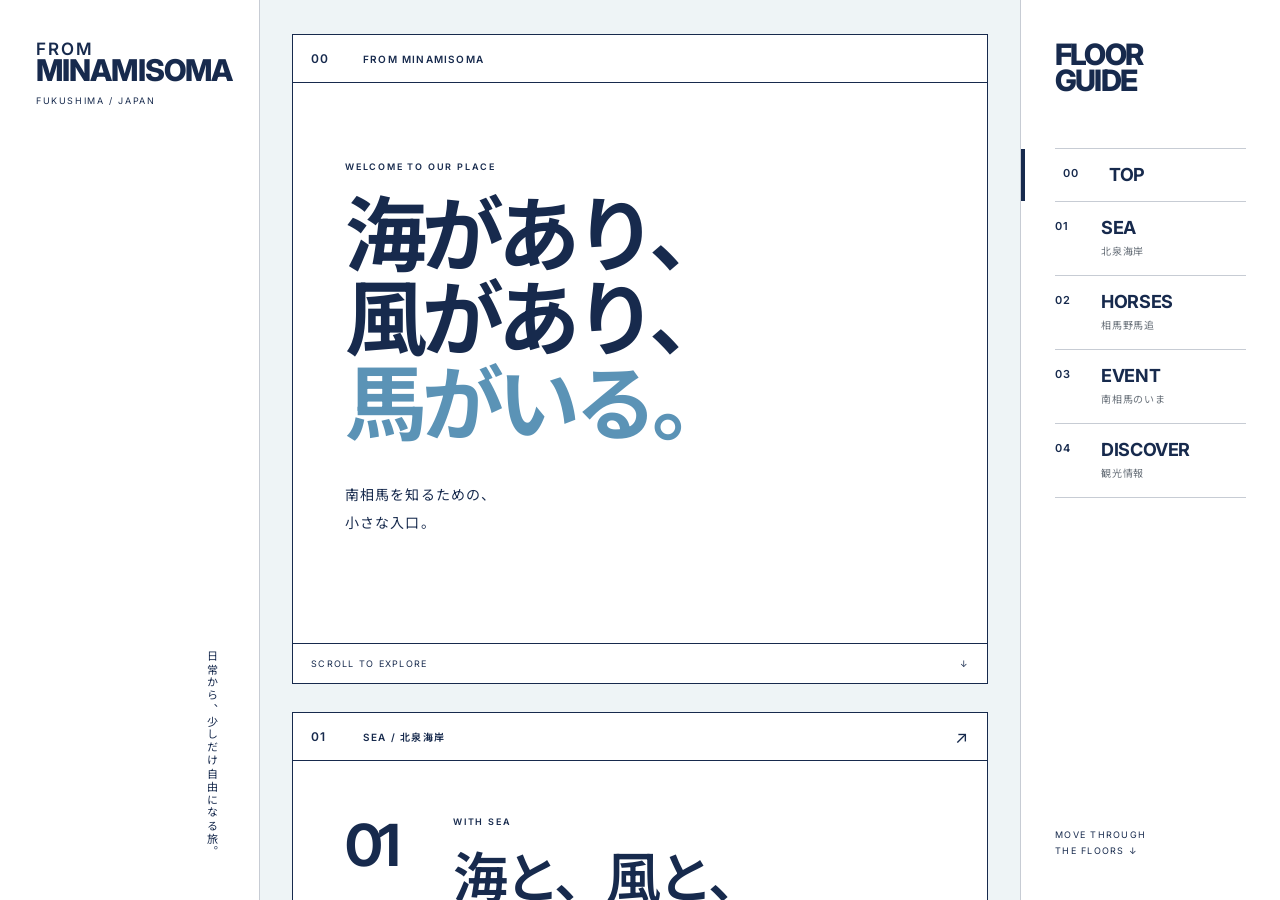
==== commit 92734dca: "Add files via upload" ====
--- a/index.html
+++ b/index.html
@@ -1,848 +1,121 @@
 <!DOCTYPE html>
 <html lang="ja">
+<head>
+<meta charset="UTF-8">
+<meta name="viewport" content="width=device-width, initial-scale=1.0">
+<meta name="description" content="FROM MINAMISOMA — 海があり、風があり、馬がいる。">
+<title>FROM MINAMISOMA</title>
+<link rel="preconnect" href="https://fonts.googleapis.com">
+<link rel="preconnect" href="https://fonts.gstatic.com" crossorigin>
+<link href="https://fonts.googleapis.com/css2?family=Inter:wght@400;500;600;700;800&family=Noto+Sans+JP:wght@300;400;500;600;700&display=swap" rel="stylesheet">
+<link rel="stylesheet" href="style.css">
+</head>
+<body>
+<div class="site-shell">
+  <aside class="left-rail">
+    <a href="#top" class="brand" aria-label="FROM MINAMISOMA home">
+      <span class="brand-from">FROM</span>
+      <strong>MINAMISOMA</strong>
+    </a>
+    <div class="left-caption">FUKUSHIMA / JAPAN</div>
+    <div class="left-vertical">日常から、少しだけ自由になる旅。</div>
+  </aside>
 
-<head>
+  <main class="center-column" id="top">
+    <section class="intro-box box" id="intro">
+      <div class="box-head"><span>00</span><span>FROM MINAMISOMA</span></div>
+      <div class="intro-main">
+        <p class="mini-label">WELCOME TO OUR PLACE</p>
+        <h1>海があり、<br>風があり、<br><em>馬がいる。</em></h1>
+        <p class="intro-copy">南相馬を知るための、<br>小さな入口。</p>
+      </div>
+      <div class="intro-foot"><span>SCROLL TO EXPLORE</span><span>↓</span></div>
+    </section>
 
-  <meta charset="UTF-8">
+    <section class="floor-box box sea-box" id="sea">
+      <a class="box-link" href="https://evnami-kitaizumi.com/" target="_blank" rel="noopener noreferrer">
+        <div class="box-head"><span>01</span><span>SEA / 北泉海岸</span><span class="arrow">↗</span></div>
+        <div class="floor-content">
+          <p class="floor-index">01</p>
+          <div>
+            <p class="mini-label">WITH SEA</p>
+            <h2>海と、風と、<br>少し自由な時間。</h2>
+            <p class="floor-note">北泉海岸</p>
+          </div>
+        </div>
+        <div class="box-bottom"><span>KITAIZUMI / SEA</span><span>EXPLORE →</span></div>
+      </a>
+    </section>
 
-  <meta
-    name="viewport"
-    content="width=device-width, initial-scale=1.0"
-  >
+    <section class="floor-box box horse-box" id="horses">
+      <a class="box-link" href="https://soma-nomaoi.jp/" target="_blank" rel="noopener noreferrer">
+        <div class="box-head"><span>02</span><span>HORSES / 相馬野馬追</span><span class="arrow">↗</span></div>
+        <div class="floor-content">
+          <p class="floor-index">02</p>
+          <div>
+            <p class="mini-label">WITH HORSES</p>
+            <h2>馬と生きる、<br>この土地の時間。</h2>
+            <p class="floor-note">相馬野馬追</p>
+          </div>
+        </div>
+        <div class="box-bottom"><span>NOMAOI / HORSES</span><span>EXPLORE →</span></div>
+      </a>
+    </section>
 
-  <meta
-    name="description"
-    content="FROM MINAMISOMA — 日常から、少しだけ自由になる旅。"
-  >
+    <section class="floor-box box event-box" id="event">
+      <div class="box-head"><span>03</span><span>EVENT / 南相馬のいま</span></div>
+      <div class="event-content">
+        <p class="mini-label">NOW IN MINAMISOMA</p>
+        <h2>この街で、<br>今起きていること。</h2>
+        <div class="event-list">
+          <a href="https://www.nsa-surf.org/match/60th_alljapan_2026/" class="event-item"><span class="event-date">2026.10</span><strong>北泉海岸・サーフィン</strong><span>→</span></a>
+          <a href="https://www.instagram.com/minamisoma_tourism/?hl=ja" class="event-item"><span class="event-date">MORE</span><strong>イベント情報を見る</strong><span>→</span></a>
+        </div>
+      </div>
+    </section>
 
-  <title>FROM MINAMISOMA</title>
+    <section class="floor-box box discover-box" id="discover">
+      <div class="box-head"><span>04</span><span>DISCOVER / 南相馬をもっと</span></div>
+      <div class="discover-content">
+        <p class="mini-label">FLOOR GUIDE / LAST STOP</p>
+        <h2>海と馬の、<br>その先へ。</h2>
+        <div class="link-list">
+          <a href="https://minamisomakanko.org/" target="_blank" rel="noopener noreferrer">南相馬観光協会 <span>↗</span></a>
+          <a href="https://www.kashima-kankou.jp/" target="_blank" rel="noopener noreferrer">かしま観光協会 <span>↗</span></a>
+          <a href="https://odaka6014.jp/" target="_blank" rel="noopener noreferrer">小高観光協会 <span>↗</span></a>
+          <a href="https://www.city.minamisoma.lg.jp/tourist/index.html" target="_blank" rel="noopener noreferrer">南相馬市観光情報 <span>↗</span></a>
+        </div>
+      </div>
+    </section>
 
+    <footer class="center-footer">
+      <span>FROM MINAMISOMA</span>
+      <span>南相馬市観光事業実行委員会</span>
+    </footer>
+  </main>
 
-  <!-- Google Fonts -->
-
-  <link rel="preconnect" href="https://fonts.googleapis.com">
-
-  <link rel="preconnect" href="https://fonts.gstatic.com" crossorigin>
-
-  <link
-    href="https://fonts.googleapis.com/css2?family=Inter:wght@400;500;600;700&family=Noto+Sans+JP:wght@300;400;500;600;700&display=swap"
-    rel="stylesheet"
-  >
-
-
-  <link
-    rel="stylesheet"
-    href="style.css"
-  >
-
-</head>
-
-
-<body>
-
-
-  <!-- =================================
-       PAGE LAYOUT
-  ================================= -->
-
-  <div class="page-layout">
-
-
-    <!-- =================================
-         LEFT COLUMN
-         LOGO
-    ================================= -->
-
-    <aside class="side-left">
-
-      <div class="fixed-logo">
-
-        <p class="logo-kicker">
-          FROM
-        </p>
-
-        <p class="logo-title">
-          MINAMISOMA
-        </p>
-
-        <p class="logo-jp">
-          南相馬市観光事業実行委員会
-        </p>
-
-      </div>
-
-    </aside>
-
-
-
-    <!-- =================================
-         CENTER
-         MAIN CONTENT
-    ================================= -->
-
-    <main class="site">
-
-
-      <!-- ================================
-           HERO
-      ================================= -->
-
-      <section
-        class="card hero reveal"
-        id="hero"
-      >
-
-        <p class="meta">
-          MINAMISOMA / FUKUSHIMA
-        </p>
-
-
-        <h1>
-          FROM<br>
-          MINAMISOMA
-        </h1>
-
-
-        <p class="hero-copy">
-          日常から、<br>
-          少しだけ自由になる旅。
-        </p>
-
-
-        <div class="hero-image">
-
-          <img
-            src="img/photo01.jpg"
-            alt="南相馬の風景"
-          >
-
-        </div>
-
-
-        <div class="scroll">
-
-          <span></span>
-
-          SCROLL
-
-        </div>
-
-      </section>
-
-
-
-      <!-- ================================
-           INTRO
-      ================================= -->
-
-      <section
-        class="card intro reveal"
-        id="intro"
-      >
-
-        <p class="section-number">
-          00
-        </p>
-
-
-        <h2>
-          海があり、<br>
-          風があり、<br>
-          馬がいる。
-        </h2>
-
-
-        <p class="intro-copy">
-          ここちよい時間を、<br>
-          南相馬で。
-        </p>
-
-      </section>
-
-
-
-      <!-- ================================
-           PHOTO
-      ================================= -->
-
-      <section
-        class="card photo-section reveal"
-      >
-
-        <img
-          src="img/photo02.jpg"
-          alt="南相馬の風景"
-        >
-
-      </section>
-
-
-
-      <!-- ================================
-           MORNING
-      ================================= -->
-
-      <section
-        class="card chapter reveal"
-        id="morning"
-      >
-
-        <div class="chapter-head">
-
-          <p class="section-number">
-            01
-          </p>
-
-          <p class="chapter-label">
-            MORNING
-          </p>
-
-        </div>
-
-
-        <div class="chapter-image">
-
-          <img
-            src="img/photo03.jpg"
-            alt="北泉の海"
-          >
-
-        </div>
-
-
-        <h2>
-          いつもの海。
-        </h2>
-
-
-        <a
-          class="chapter-link"
-          href="https://evnami-kitaizumi.com/"
-          target="_blank"
-          rel="noopener noreferrer"
-        >
-
-          北泉海浜総合公園を知る
-
-          <span>
-            →
-          </span>
-
-        </a>
-
-      </section>
-
-
-
-      <!-- ================================
-           AFTERNOON
-      ================================= -->
-
-      <section
-        class="card chapter reveal"
-        id="afternoon"
-      >
-
-        <div class="chapter-head">
-
-          <p class="section-number">
-            02
-          </p>
-
-          <p class="chapter-label">
-            AFTERNOON
-          </p>
-
-        </div>
-
-
-        <div class="chapter-image">
-
-          <img
-            src="img/photo04.jpg"
-            alt="南相馬の午後"
-          >
-
-        </div>
-
-
-        <h2>
-          風の通る道。
-        </h2>
-
-
-        <a
-          class="chapter-link"
-          href="https://www.instagram.com/shokudo_tete/"
-          target="_blank"
-          rel="noopener noreferrer"
-        >
-
-          小さな店を知る
-
-          <span>
-            →
-          </span>
-
-        </a>
-
-      </section>
-
-
-
-      <!-- ================================
-           EVENING
-      ================================= -->
-
-      <section
-        class="card chapter reveal"
-        id="evening"
-      >
-
-        <div class="chapter-head">
-
-          <p class="section-number">
-            03
-          </p>
-
-          <p class="chapter-label">
-            EVENING
-          </p>
-
-        </div>
-
-
-        <div class="chapter-image">
-
-          <img
-            src="img/photo01.jpg"
-            alt="南相馬と馬の風景"
-          >
-
-        </div>
-
-
-        <h2>
-          馬と生きる時間。
-        </h2>
-
-
-        <a
-          class="chapter-link"
-          href="https://soma-nomaoi.jp/"
-          target="_blank"
-          rel="noopener noreferrer"
-        >
-
-          相馬野馬追を知る
-
-          <span>
-            →
-          </span>
-
-        </a>
-
-      </section>
-
-
-
-      <!-- ================================
-           STAY
-      ================================= -->
-
-      <section
-        class="card stay reveal"
-        id="stay"
-      >
-
-        <p class="section-number">
-          04
-        </p>
-
-
-        <h2>
-          今日は、<br>
-          帰らなくてもいい。
-        </h2>
-
-
-        <a
-          class="stay-link"
-          href="https://www.city.minamisoma.lg.jp/portal/sections/16/1630/1/1475.html"
-          target="_blank"
-          rel="noopener noreferrer"
-        >
-
-          南相馬に泊まる
-
-          <span>
-            →
-          </span>
-
-        </a>
-
-      </section>
-
-
-
-      <!-- ================================
-           EVENT
-      ================================= -->
-
-      <section
-        class="card event reveal"
-        id="event"
-      >
-
-        <div class="chapter-head">
-
-          <p class="section-number">
-            05
-          </p>
-
-          <p class="chapter-label">
-            EVENT
-          </p>
-
-        </div>
-
-
-        <div class="event-list">
-
-
-          <a
-            href="event02.html"
-            class="event-item"
-          >
-
-            <div>
-
-              <span class="event-date">
-                2026.02
-              </span>
-
-              <strong>
-                第1回 南相馬ブランド 募集
-              </strong>
-
-            </div>
-
-            <span class="event-arrow">
-              →
-            </span>
-
-          </a>
-
-
-          <a
-            href="event01.html"
-            class="event-item"
-          >
-
-            <div>
-
-              <span class="event-date">
-                2025.10
-              </span>
-
-              <strong>
-                KITAIZUMI SURF FESTIVAL
-              </strong>
-
-            </div>
-
-            <span class="event-arrow">
-              →
-            </span>
-
-          </a>
-
-
-        </div>
-
-      </section>
-
-
-
-      <!-- ================================
-           DISCOVER
-      ================================= -->
-
-      <section
-        class="card discover reveal"
-        id="discover"
-      >
-
-        <p class="chapter-label">
-          DISCOVER
-        </p>
-
-
-        <h2>
-          FROM<br>
-          MINAMISOMA
-        </h2>
-
-
-        <p class="discover-copy">
-          南相馬を、<br>
-          もっと知る。
-        </p>
-
-
-        <div class="discover-links">
-
-
-          <a
-            href="https://minamisomakanko.org/"
-            target="_blank"
-            rel="noopener noreferrer"
-          >
-
-            南相馬観光協会
-
-            <span>
-              →
-            </span>
-
-          </a>
-
-
-          <a
-            href="https://www.kashima-kankou.jp/"
-            target="_blank"
-            rel="noopener noreferrer"
-          >
-
-            かしま観光協会
-
-            <span>
-              →
-            </span>
-
-          </a>
-
-
-          <a
-            href="https://odaka6014.jp/"
-            target="_blank"
-            rel="noopener noreferrer"
-          >
-
-            小高観光協会
-
-            <span>
-              →
-            </span>
-
-          </a>
-
-
-          <a
-            href="https://www.city.minamisoma.lg.jp/tourist/index.html"
-            target="_blank"
-            rel="noopener noreferrer"
-          >
-
-            南相馬市観光情報
-
-            <span>
-              →
-            </span>
-
-          </a>
-
-
-        </div>
-
-      </section>
-
-
-
-      <!-- ================================
-           FOOTER
-      ================================= -->
-
-      <footer class="card footer">
-
-        <p class="footer-title">
-          FROM MINAMISOMA
-        </p>
-
-
-        <small>
-          南相馬市観光事業実行委員会
-        </small>
-
-
-        <small>
-          © Minamisoma City
-        </small>
-
-      </footer>
-
-
-    </main>
-
-
-
-    <!-- =================================
-         RIGHT COLUMN
-         NAVIGATION
-    ================================= -->
-
-    <aside class="side-right">
-
-      <nav class="fixed-nav">
-
-
-        <a
-          href="#hero"
-          data-section="hero"
-          class="nav-item active"
-        >
-
-          <span>
-            00
-          </span>
-
-          TOP
-
-        </a>
-
-
-        <a
-          href="#intro"
-          data-section="intro"
-          class="nav-item"
-        >
-
-          <span>
-            00
-          </span>
-
-          INTRO
-
-        </a>
-
-
-        <a
-          href="#morning"
-          data-section="morning"
-          class="nav-item"
-        >
-
-          <span>
-            01
-          </span>
-
-          MORNING
-
-        </a>
-
-
-        <a
-          href="#afternoon"
-          data-section="afternoon"
-          class="nav-item"
-        >
-
-          <span>
-            02
-          </span>
-
-          AFTERNOON
-
-        </a>
-
-
-        <a
-          href="#evening"
-          data-section="evening"
-          class="nav-item"
-        >
-
-          <span>
-            03
-          </span>
-
-          EVENING
-
-        </a>
-
-
-        <a
-          href="#stay"
-          data-section="stay"
-          class="nav-item"
-        >
-
-          <span>
-            04
-          </span>
-
-          STAY
-
-        </a>
-
-
-        <a
-          href="#event"
-          data-section="event"
-          class="nav-item"
-        >
-
-          <span>
-            05
-          </span>
-
-          EVENT
-
-        </a>
-
-
-      </nav>
-
-    </aside>
-
-
-  </div>
-
-
-
-  <!-- =================================
-       JAVASCRIPT
-  ================================= -->
-
-  <script>
-
-    /* =================================
-       FADE IN
-    ================================= */
-
-    const reveals =
-      document.querySelectorAll(".reveal");
-
-
-    const revealObserver =
-      new IntersectionObserver(
-
-        (entries) => {
-
-          entries.forEach((entry) => {
-
-            if (entry.isIntersecting) {
-
-              entry.target.classList.add(
-                "is-visible"
-              );
-
-              revealObserver.unobserve(
-                entry.target
-              );
-
-            }
-
-          });
-
-        },
-
-        {
-          threshold: 0.12
-        }
-
-      );
-
-
-    reveals.forEach((element) => {
-
-      revealObserver.observe(element);
-
-    });
-
-
-
-    /* =================================
-       NAVIGATION ACTIVE STATE
-    ================================= */
-
-    const sections =
-      document.querySelectorAll(
-        ".site section[id]"
-      );
-
-
-    const navItems =
-      document.querySelectorAll(
-        ".nav-item"
-      );
-
-
-    const navObserver =
-      new IntersectionObserver(
-
-        (entries) => {
-
-          entries.forEach((entry) => {
-
-            if (
-              entry.isIntersecting
-            ) {
-
-              const id =
-                entry.target.id;
-
-
-              navItems.forEach((item) => {
-
-                item.classList.remove(
-                  "active"
-                );
-
-              });
-
-
-              const current =
-                document.querySelector(
-                  `.nav-item[data-section="${id}"]`
-                );
-
-
-              if (current) {
-
-                current.classList.add(
-                  "active"
-                );
-
-              }
-
-            }
-
-          });
-
-        },
-
-        {
-          root: null,
-
-          rootMargin:
-            "-35% 0px -55% 0px",
-
-          threshold: 0
-        }
-
-      );
-
-
-    sections.forEach((section) => {
-
-      navObserver.observe(section);
-
-    });
-
-  </script>
-
-
+  <aside class="right-rail">
+    <div class="floor-title">FLOOR<br>GUIDE</div>
+    <nav class="floor-nav" aria-label="FLOOR GUIDE">
+      <a href="#top" data-target="top" class="active"><span>00</span><b>TOP</b></a>
+      <a href="#sea" data-target="sea"><span>01</span><b>SEA</b><small>北泉海岸</small></a>
+      <a href="#horses" data-target="horses"><span>02</span><b>HORSES</b><small>相馬野馬追</small></a>
+      <a href="#event" data-target="event"><span>03</span><b>EVENT</b><small>南相馬のいま</small></a>
+      <a href="#discover" data-target="discover"><span>04</span><b>DISCOVER</b><small>観光情報</small></a>
+    </nav>
+    <div class="right-note">MOVE THROUGH<br>THE FLOORS ↓</div>
+  </aside>
+</div>
+<script>
+const navItems = document.querySelectorAll('.floor-nav a');
+const sections = document.querySelectorAll('#top, #sea, #horses, #event, #discover');
+const observer = new IntersectionObserver((entries) => {
+  entries.forEach(entry => {
+    if (!entry.isIntersecting) return;
+    navItems.forEach(item => item.classList.toggle('active', item.dataset.target === entry.target.id));
+  });
+}, { root: document.querySelector('.center-column'), rootMargin: '-38% 0px -48% 0px', threshold: 0 });
+sections.forEach(section => observer.observe(section));
+</script>
 </body>
-
-</html>+</html>
--- a/style.css
+++ b/style.css
@@ -1,1370 +1,2 @@
-/* =========================================
-   FROM MINAMISOMA
-   EVENT / CULTURE SITE
-========================================= */
-
-
-/* =========================================
-   COLOR
-========================================= */
-
-:root {
-
-    /* 白い「部屋」 */
-    --room: #ffffff;
-  
-    /* 背景 */
-    --blue-1: #5f9fc4;
-    --blue-2: #4383ad;
-    --blue-3: #355f92;
-    --blue-4: #514f88;
-  
-    /* ブランド */
-    --indigo: #172a4d;
-  
-    /* アクセント */
-    --gold: #b79a5b;
-  
-    /* 文字 */
-    --text: #20242a;
-    --gray: #6f7378;
-  
-    /* 線 */
-    --line: #d9dde1;
-  }
-  
-  
-  /* =========================================
-     RESET
-  ========================================= */
-  
-  * {
-    box-sizing: border-box;
-  }
-  
-  
-  html {
-    scroll-behavior: smooth;
-  }
-  
-  
-  body {
-  
-    margin: 0;
-  
-    color:
-      var(--text);
-  
-    /*
-      明朝ではなくゴシック。
-  
-      Noto Sans JP
-      ↓
-      Inter
-  
-      の順で使い分けます。
-    */
-  
-    font-family:
-      "Noto Sans JP",
-      sans-serif;
-  
-    font-size:
-      14px;
-  
-    font-weight:
-      400;
-  
-    line-height:
-      1.9;
-  
-    letter-spacing:
-      0.04em;
-  
-    background:
-      linear-gradient(
-        180deg,
-        var(--blue-1) 0%,
-        var(--blue-2) 28%,
-        var(--blue-3) 62%,
-        var(--blue-4) 100%
-      );
-  }
-  
-  
-  img {
-  
-    display:
-      block;
-  
-    width:
-      100%;
-  
-    height:
-      auto;
-  }
-  
-  
-  a {
-  
-    color:
-      inherit;
-  
-    text-decoration:
-      none;
-  
-    transition:
-      opacity 0.25s ease;
-  }
-  
-  
-  a:hover {
-  
-    opacity:
-      0.65;
-  }
-  
-  
-  /* =========================================
-     3 COLUMN LAYOUT
-  ========================================= */
-  
-  .page-layout {
-  
-    width:
-      100%;
-  
-    min-height:
-      100vh;
-  
-    display:
-      grid;
-  
-    /*
-      中央は最大430px。
-  
-      左右は残ったスペース。
-    */
-  
-    grid-template-columns:
-      minmax(0, 1fr)
-      430px
-      minmax(0, 1fr);
-  }
-  
-  
-  /* =========================================
-     LEFT COLUMN
-  ========================================= */
-  
-  .side-left {
-  
-    position:
-      relative;
-  
-    min-width:
-      0;
-  }
-  
-  
-  /* =========================================
-     FIXED LOGO
-  ========================================= */
-  
-  .fixed-logo {
-  
-    position:
-      fixed;
-  
-    top:
-      50%;
-  
-    left:
-      42px;
-  
-    transform:
-      translateY(-50%);
-  
-    z-index:
-      100;
-  
-    color:
-      #ffffff;
-  
-    display:
-      flex;
-  
-    flex-direction:
-      column;
-  }
-  
-  
-  .logo-kicker {
-  
-    margin:
-      0;
-  
-    color:
-      rgba(255,255,255,0.75);
-  
-    font-family:
-      "Inter",
-      sans-serif;
-  
-    font-size:
-      10px;
-  
-    font-weight:
-      500;
-  
-    letter-spacing:
-      0.2em;
-  
-    line-height:
-      1.2;
-  }
-  
-  
-  .logo-title {
-  
-    margin:
-      4px 0 0;
-  
-    font-family:
-      "Inter",
-      sans-serif;
-  
-    font-size:
-      21px;
-  
-    font-weight:
-      600;
-  
-    letter-spacing:
-      0.03em;
-  
-    line-height:
-      1.2;
-  }
-  
-  
-  .logo-jp {
-  
-    margin:
-      22px 0 0;
-  
-    color:
-      rgba(255,255,255,0.7);
-  
-    font-size:
-      8px;
-  
-    letter-spacing:
-      0.08em;
-  
-    writing-mode:
-      vertical-rl;
-  
-    line-height:
-      1.4;
-  }
-  
-  
-  /* =========================================
-     RIGHT COLUMN
-  ========================================= */
-  
-  .side-right {
-  
-    position:
-      relative;
-  
-    min-width:
-      0;
-  }
-  
-  
-  /* =========================================
-     FIXED NAV
-  ========================================= */
-  
-  .fixed-nav {
-  
-    position:
-      fixed;
-  
-    top:
-      50%;
-  
-    right:
-      42px;
-  
-    transform:
-      translateY(-50%);
-  
-    z-index:
-      100;
-  
-    display:
-      flex;
-  
-    flex-direction:
-      column;
-  
-    gap:
-      17px;
-  }
-  
-  
-  .nav-item {
-  
-    display:
-      flex;
-  
-    flex-direction:
-      column;
-  
-    align-items:
-      flex-start;
-  
-    color:
-      rgba(255,255,255,0.62);
-  
-    font-family:
-      "Inter",
-      "Noto Sans JP",
-      sans-serif;
-  
-    font-size:
-      9px;
-  
-    font-weight:
-      500;
-  
-    letter-spacing:
-      0.13em;
-  
-    line-height:
-      1.35;
-  
-    transition:
-      color 0.3s ease,
-      transform 0.3s ease;
-  }
-  
-  
-  .nav-item span {
-  
-    color:
-      rgba(255,255,255,0.4);
-  
-    font-size:
-      8px;
-  
-    letter-spacing:
-      0.1em;
-  
-    transition:
-      color 0.3s ease;
-  }
-  
-  
-  .nav-item.active {
-  
-    color:
-      #ffffff;
-  
-    transform:
-      translateX(-4px);
-  }
-  
-  
-  .nav-item.active span {
-  
-    color:
-      var(--gold);
-  }
-  
-  
-  /* =========================================
-     CENTER COLUMN
-  ========================================= */
-  
-  .site {
-  
-    width:
-      430px;
-  
-    max-width:
-      100%;
-  
-    min-height:
-      100vh;
-  
-    margin:
-      0 auto;
-  
-    padding:
-      30px 0 70px;
-  
-    /*
-      中央も背景を持つ。
-  
-      上から下に少しずつ
-      色が変化する。
-    */
-  
-    background:
-      linear-gradient(
-        180deg,
-        var(--blue-1) 0%,
-        var(--blue-2) 28%,
-        var(--blue-3) 62%,
-        var(--blue-4) 100%
-      );
-  }
-  
-  
-  /* =========================================
-     WHITE ROOM
-  ========================================= */
-  
-  .card {
-  
-    width:
-      calc(100% - 48px);
-  
-    margin:
-      0 auto 28px;
-  
-    padding:
-      40px 28px;
-  
-    /*
-      全部完全な白。
-    */
-  
-    background:
-      #ffffff;
-  
-    border-radius:
-      20px;
-  
-    overflow:
-      hidden;
-  }
-  
-  
-  /* =========================================
-     HERO
-  ========================================= */
-  
-  .hero {
-  
-    min-height:
-      650px;
-  
-    padding:
-      42px 28px 30px;
-  
-    display:
-      flex;
-  
-    flex-direction:
-      column;
-  }
-  
-  
-  .meta {
-  
-    margin:
-      0;
-  
-    color:
-      var(--gold);
-  
-    font-family:
-      "Inter",
-      sans-serif;
-  
-    font-size:
-      9px;
-  
-    font-weight:
-      500;
-  
-    letter-spacing:
-      0.18em;
-  
-    line-height:
-      1.2;
-  }
-  
-  
-  .hero h1 {
-  
-    margin:
-      58px 0 0;
-  
-    color:
-      var(--indigo);
-  
-    font-family:
-      "Inter",
-      sans-serif;
-  
-    font-size:
-      34px;
-  
-    font-weight:
-      600;
-  
-    line-height:
-      1.05;
-  
-    letter-spacing:
-      0.01em;
-  }
-  
-  
-  .hero-copy {
-  
-    margin:
-      22px 0 0;
-  
-    color:
-      var(--indigo);
-  
-    font-size:
-      15px;
-  
-    font-weight:
-      500;
-  
-    line-height:
-      1.9;
-  }
-  
-  
-  .hero-image {
-  
-    width:
-      70%;
-  
-    max-width:
-      270px;
-  
-    margin-top:
-      auto;
-  
-    margin-left:
-      auto;
-  }
-  
-  
-  .hero-image img {
-  
-    aspect-ratio:
-      4 / 5;
-  
-    object-fit:
-      cover;
-  
-    border-radius:
-      3px;
-  }
-  
-  
-  .scroll {
-  
-    margin-top:
-      24px;
-  
-    color:
-      var(--gray);
-  
-    font-family:
-      "Inter",
-      sans-serif;
-  
-    font-size:
-      8px;
-  
-    font-weight:
-      500;
-  
-    letter-spacing:
-      0.18em;
-  
-    display:
-      flex;
-  
-    align-items:
-      center;
-  
-    gap:
-      10px;
-  }
-  
-  
-  .scroll span {
-  
-    width:
-      26px;
-  
-    height:
-      1px;
-  
-    background:
-      var(--gold);
-  }
-  
-  
-  /* =========================================
-     COMMON
-  ========================================= */
-  
-  .section-number {
-  
-    margin:
-      0;
-  
-    color:
-      var(--gold);
-  
-    font-family:
-      "Inter",
-      sans-serif;
-  
-    font-size:
-      10px;
-  
-    font-weight:
-      500;
-  
-    letter-spacing:
-      0.12em;
-  
-    line-height:
-      1.2;
-  }
-  
-  
-  .chapter-label {
-  
-    margin:
-      3px 0 0;
-  
-    color:
-      var(--indigo);
-  
-    font-family:
-      "Inter",
-      sans-serif;
-  
-    font-size:
-      9px;
-  
-    font-weight:
-      600;
-  
-    letter-spacing:
-      0.18em;
-  
-    line-height:
-      1.2;
-  }
-  
-  
-  /* =========================================
-     INTRO
-  ========================================= */
-  
-  .intro {
-  
-    min-height:
-      520px;
-  
-    display:
-      flex;
-  
-    flex-direction:
-      column;
-  
-    justify-content:
-      center;
-  }
-  
-  
-  .intro h2 {
-  
-    margin:
-      42px 0 0;
-  
-    color:
-      var(--indigo);
-  
-    font-size:
-      24px;
-  
-    font-weight:
-      500;
-  
-    line-height:
-      2;
-  
-    letter-spacing:
-      0.08em;
-  }
-  
-  
-  .intro-copy {
-  
-    margin:
-      38px 0 0;
-  
-    color:
-      var(--gray);
-  
-    font-size:
-      12px;
-  
-    font-weight:
-      400;
-  
-    line-height:
-      1.9;
-  }
-  
-  
-  /* =========================================
-     PHOTO
-  ========================================= */
-  
-  .photo-section {
-  
-    padding:
-      32px 28px 36px;
-  
-    background:
-      #ffffff;
-  }
-  
-  
-  .photo-section img {
-  
-    width:
-      78%;
-  
-    max-width:
-      280px;
-  
-    margin:
-      0 auto;
-  
-    aspect-ratio:
-      4 / 5;
-  
-    object-fit:
-      cover;
-  
-    border-radius:
-      3px;
-  }
-  
-  
-  /* =========================================
-     CHAPTER
-  ========================================= */
-  
-  .chapter {
-  
-    padding:
-      42px 28px 48px;
-  }
-  
-  
-  .chapter-head {
-  
-    margin-bottom:
-      28px;
-  }
-  
-  
-  .chapter-image {
-  
-    width:
-      78%;
-  
-    max-width:
-      290px;
-  
-    margin-left:
-      auto;
-  }
-  
-  
-  .chapter-image img {
-  
-    aspect-ratio:
-      4 / 5;
-  
-    object-fit:
-      cover;
-  
-    border-radius:
-      3px;
-  }
-  
-  
-  .chapter h2 {
-  
-    margin:
-      30px 0 0;
-  
-    color:
-      var(--indigo);
-  
-    font-size:
-      20px;
-  
-    font-weight:
-      500;
-  
-    line-height:
-      1.6;
-  
-    letter-spacing:
-      0.06em;
-  }
-  
-  
-  .chapter-link {
-  
-    display:
-      inline-flex;
-  
-    align-items:
-      center;
-  
-    gap:
-      12px;
-  
-    margin-top:
-      20px;
-  
-    padding-bottom:
-      4px;
-  
-    color:
-      var(--indigo);
-  
-    border-bottom:
-      1px solid var(--gold);
-  
-    font-size:
-      11px;
-  
-    font-weight:
-      500;
-  }
-  
-  
-  .chapter-link span {
-  
-    color:
-      var(--gold);
-  
-    font-family:
-      "Inter",
-      sans-serif;
-  }
-  
-  
-  /* =========================================
-     STAY
-  ========================================= */
-  
-  .stay {
-  
-    min-height:
-      440px;
-  
-    padding:
-      60px 28px;
-  
-    background:
-      #ffffff;
-  
-    display:
-      flex;
-  
-    flex-direction:
-      column;
-  
-    justify-content:
-      center;
-  }
-  
-  
-  .stay h2 {
-  
-    margin:
-      42px 0 0;
-  
-    padding:
-      28px 22px;
-  
-    color:
-      #ffffff;
-  
-    background:
-      var(--indigo);
-  
-    font-size:
-      23px;
-  
-    font-weight:
-      500;
-  
-    line-height:
-      2;
-  
-    letter-spacing:
-      0.08em;
-  }
-  
-  
-  .stay-link {
-  
-    display:
-      inline-flex;
-  
-    align-items:
-      center;
-  
-    gap:
-      12px;
-  
-    width:
-      fit-content;
-  
-    margin-top:
-      32px;
-  
-    padding-bottom:
-      4px;
-  
-    color:
-      var(--indigo);
-  
-    border-bottom:
-      1px solid var(--gold);
-  
-    font-size:
-      11px;
-  
-    font-weight:
-      500;
-  }
-  
-  
-  .stay-link span {
-  
-    color:
-      var(--gold);
-  }
-  
-  
-  /* =========================================
-     EVENT
-  ========================================= */
-  
-  .event {
-  
-    padding:
-      48px 28px 54px;
-  }
-  
-  
-  .event-list {
-  
-    margin-top:
-      38px;
-  }
-  
-  
-  .event-item {
-  
-    display:
-      flex;
-  
-    align-items:
-      center;
-  
-    justify-content:
-      space-between;
-  
-    padding:
-      20px 0;
-  
-    border-top:
-      1px solid var(--line);
-  }
-  
-  
-  .event-item:last-child {
-  
-    border-bottom:
-      1px solid var(--line);
-  }
-  
-  
-  .event-item div {
-  
-    display:
-      flex;
-  
-    flex-direction:
-      column;
-  
-    gap:
-      4px;
-  }
-  
-  
-  .event-date {
-  
-    color:
-      var(--gold);
-  
-    font-family:
-      "Inter",
-      sans-serif;
-  
-    font-size:
-      9px;
-  
-    font-weight:
-      500;
-  }
-  
-  
-  .event-item strong {
-  
-    color:
-      var(--indigo);
-  
-    font-size:
-      11px;
-  
-    font-weight:
-      500;
-  
-    line-height:
-      1.6;
-  }
-  
-  
-  .event-arrow {
-  
-    color:
-      var(--gold);
-  
-    font-family:
-      "Inter",
-      sans-serif;
-  }
-  
-  
-  /* =========================================
-     DISCOVER
-  ========================================= */
-  
-  .discover {
-  
-    padding:
-      58px 28px 50px;
-  
-    background:
-      #ffffff;
-  }
-  
-  
-  .discover h2 {
-  
-    margin:
-      40px 0 0;
-  
-    color:
-      var(--indigo);
-  
-    font-family:
-      "Inter",
-      sans-serif;
-  
-    font-size:
-      27px;
-  
-    font-weight:
-      600;
-  
-    line-height:
-      1.05;
-  
-    letter-spacing:
-      0.01em;
-  }
-  
-  
-  .discover-copy {
-  
-    margin:
-      26px 0 0;
-  
-    color:
-      var(--gray);
-  
-    font-size:
-      12px;
-  }
-  
-  
-  .discover-links {
-  
-    margin-top:
-      38px;
-  }
-  
-  
-  .discover-links a {
-  
-    display:
-      flex;
-  
-    align-items:
-      center;
-  
-    justify-content:
-      space-between;
-  
-    padding:
-      15px 0;
-  
-    border-bottom:
-      1px solid var(--line);
-  
-    color:
-      var(--indigo);
-  
-    font-size:
-      11px;
-  
-    font-weight:
-      500;
-  }
-  
-  
-  .discover-links span {
-  
-    color:
-      var(--gold);
-  
-    font-family:
-      "Inter",
-      sans-serif;
-  }
-  
-  
-  /* =========================================
-     FOOTER
-  ========================================= */
-  
-  .footer {
-  
-    padding:
-      42px 28px;
-  
-    text-align:
-      center;
-  
-    background:
-      #ffffff;
-  }
-  
-  
-  .footer-title {
-  
-    margin:
-      0 0 18px;
-  
-    color:
-      var(--indigo);
-  
-    font-family:
-      "Inter",
-      sans-serif;
-  
-    font-size:
-      12px;
-  
-    font-weight:
-      600;
-  
-    letter-spacing:
-      0.08em;
-  }
-  
-  
-  .footer small {
-  
-    display:
-      block;
-  
-    color:
-      var(--gray);
-  
-    font-size:
-      8px;
-  
-    line-height:
-      2;
-  }
-  
-  
-  /* =========================================
-     SCROLL ANIMATION
-  ========================================= */
-  
-  .reveal {
-  
-    opacity:
-      0;
-  
-    transform:
-      translateY(18px);
-  
-    transition:
-      opacity 0.8s ease,
-      transform 0.8s ease;
-  }
-  
-  
-  .reveal.is-visible {
-  
-    opacity:
-      1;
-  
-    transform:
-      translateY(0);
-  }
-  
-  
-  /* =========================================
-     TABLET / MOBILE
-  ========================================= */
-  
-  @media (max-width: 768px) {
-  
-    /*
-      PCの3カラムを解除。
-  
-      左右のロゴ・ナビを非表示。
-    */
-  
-    .page-layout {
-  
-      display:
-        block;
-    }
-  
-  
-    .side-left,
-    .side-right {
-  
-      display:
-        none;
-    }
-  
-  
-    .site {
-  
-      width:
-        100%;
-  
-      max-width:
-        430px;
-  
-      margin:
-        0 auto;
-  
-      padding:
-        18px 0 45px;
-    }
-  
-  
-    .card {
-  
-      width:
-        calc(100% - 40px);
-  
-      margin-bottom:
-        22px;
-    }
-  
-  }
-  
-  
-  /* =========================================
-     SMALL MOBILE
-  ========================================= */
-  
-  @media (max-width: 360px) {
-  
-    .card {
-  
-      width:
-        calc(100% - 28px);
-  
-      padding-left:
-        24px;
-  
-      padding-right:
-        24px;
-    }
-  
-  
-    .hero h1 {
-  
-      font-size:
-        30px;
-    }
-  
-  }
-  
-  
-  /* =========================================
-     REDUCED MOTION
-  ========================================= */
-  
-  @media (prefers-reduced-motion: reduce) {
-  
-    html {
-      scroll-behavior:
-        auto;
-    }
-  
-  
-    .reveal {
-  
-      opacity:
-        1;
-  
-      transform:
-        none;
-  
-      transition:
-        none;
-    }
-  
-  }+:root{--ink:#172a4d;--deep:#0e1b31;--blue:#5b93b6;--pale:#eef4f6;--sand:#f3f0e8;--white:#fff;--gold:#b79a5b;--line:rgba(23,42,77,.24);--muted:#69717a;--serifless:'Inter','Noto Sans JP',sans-serif}
+*{box-sizing:border-box}html{scroll-behavior:smooth}body{margin:0;background:#dfe8eb;color:var(--ink);font-family:var(--serifless);font-weight:400}a{color:inherit;text-decoration:none}.site-shell{height:100vh;display:grid;grid-template-columns:minmax(190px,1fr) minmax(560px,760px) minmax(220px,1fr);overflow:hidden}.left-rail,.right-rail{position:relative;background:var(--white);height:100vh}.left-rail{border-right:1px solid var(--line);padding:42px 36px;display:flex;flex-direction:column}.brand{display:flex;flex-direction:column;line-height:.88;letter-spacing:-.055em}.brand-from{font-size:17px;font-weight:600;letter-spacing:.12em}.brand strong{font-size:30px;font-weight:800}.left-caption{margin-top:12px;font-size:9px;letter-spacing:.18em}.left-vertical{margin-top:auto;writing-mode:vertical-rl;font-size:11px;letter-spacing:.18em;line-height:2.1}.right-rail{border-left:1px solid var(--line);padding:42px 34px;display:flex;flex-direction:column}.floor-title{font-size:clamp(27px,2.3vw,42px);font-weight:800;line-height:.88;letter-spacing:-.06em;margin-bottom:54px}.floor-nav{display:flex;flex-direction:column}.floor-nav a{position:relative;display:grid;grid-template-columns:36px 1fr;column-gap:10px;padding:17px 0;border-bottom:1px solid var(--line);transition:.25s ease}.floor-nav a:first-child{border-top:1px solid var(--line)}.floor-nav a span{font-size:11px;font-weight:600;letter-spacing:.08em}.floor-nav b{font-size:18px;line-height:1;letter-spacing:-.02em}.floor-nav small{grid-column:2;margin-top:6px;color:var(--muted);font-size:10px;letter-spacing:.08em}.floor-nav a:before{content:'';position:absolute;left:-34px;top:0;height:100%;width:4px;background:var(--ink);transform:scaleY(0);transition:.25s}.floor-nav a.active:before,.floor-nav a:hover:before{transform:scaleY(1)}.floor-nav a.active,.floor-nav a:hover{padding-left:8px}.right-note{margin-top:auto;font-size:9px;line-height:1.7;letter-spacing:.14em}.center-column{height:100vh;overflow-y:auto;scrollbar-width:thin;scrollbar-color:var(--ink) transparent;background:var(--pale);padding:34px 32px 60px}.center-column::-webkit-scrollbar{width:6px}.center-column::-webkit-scrollbar-thumb{background:var(--ink)}.box{position:relative;background:var(--white);border:1px solid var(--ink);margin:0 auto 28px;min-height:390px}.box-head{min-height:48px;border-bottom:1px solid var(--ink);display:grid;grid-template-columns:52px 1fr auto;align-items:center;padding:0 18px;font-size:10px;font-weight:600;letter-spacing:.12em}.box-head span:first-child{font-size:12px}.arrow{font-size:17px;font-weight:400}.intro-box{min-height:650px;display:flex;flex-direction:column}.intro-main{padding:78px 52px 40px;flex:1}.mini-label{font-size:9px;letter-spacing:.2em;font-weight:600;margin:0 0 22px}.intro-main h1{font-size:clamp(48px,7vw,82px);line-height:1.03;letter-spacing:-.065em;margin:0;font-weight:700}.intro-main h1 em{font-style:normal;color:var(--blue)}.intro-copy{margin:34px 0 0;font-size:14px;line-height:2;letter-spacing:.08em}.intro-foot,.box-bottom{border-top:1px solid var(--ink);display:flex;justify-content:space-between;align-items:center;padding:14px 18px;font-size:9px;letter-spacing:.14em}.floor-box{transition:transform .3s ease,box-shadow .3s ease}.floor-box:hover{transform:translateY(-4px);box-shadow:8px 8px 0 rgba(23,42,77,.08)}.box-link{display:block;min-height:390px}.floor-content{min-height:285px;display:grid;grid-template-columns:90px 1fr;gap:18px;padding:55px 52px}.floor-index{font-size:58px;line-height:1;font-weight:700;letter-spacing:-.08em;margin:0}.floor-content h2,.event-content h2,.discover-content h2{font-size:clamp(30px,4.5vw,55px);line-height:1.08;letter-spacing:-.06em;margin:0;font-weight:600}.floor-note{font-size:13px;margin:28px 0 0;letter-spacing:.08em}.sea-box{background:#fff}.sea-box .floor-index,.sea-box h2{color:var(--ink)}.horse-box{background:var(--ink);color:#fff;border-color:var(--ink)}.horse-box .box-head,.horse-box .box-bottom{border-color:rgba(255,255,255,.55)}.horse-box .floor-index{color:var(--gold)}.horse-box .floor-note{color:#dbe5eb}.event-box{background:var(--sand)}.event-content{padding:54px 52px}.event-content h2{margin-bottom:40px}.event-list{border-top:1px solid var(--ink)}.event-item{display:grid;grid-template-columns:80px 1fr 20px;gap:14px;align-items:center;padding:19px 0;border-bottom:1px solid var(--ink);font-size:12px}.event-item strong{font-size:14px;font-weight:500}.event-date{font-size:9px;letter-spacing:.1em}.discover-box{background:var(--white);min-height:500px}.discover-content{padding:58px 52px}.discover-content h2{margin-bottom:44px}.link-list{border-top:1px solid var(--ink)}.link-list a{display:flex;justify-content:space-between;padding:18px 0;border-bottom:1px solid var(--ink);font-size:12px}.link-list a span{font-size:16px}.center-footer{display:flex;justify-content:space-between;padding:18px 4px 0;font-size:8px;letter-spacing:.12em;color:var(--muted)}@media(max-width:1050px){.site-shell{grid-template-columns:160px minmax(500px,1fr) 190px}.left-rail{padding-left:24px;padding-right:24px}.right-rail{padding-left:22px;padding-right:22px}.floor-nav a:before{left:-22px}.center-column{padding-left:22px;padding-right:22px}}@media(max-width:760px){.site-shell{display:block;height:auto;overflow:visible}.left-rail,.right-rail{position:relative;width:100%;height:auto}.left-rail{border-right:0;border-bottom:1px solid var(--line);padding:20px 22px;display:block}.brand strong{font-size:25px}.left-caption,.left-vertical{display:none}.right-rail{border-left:0;border-top:1px solid var(--line);padding:0;background:#fff;position:sticky;bottom:0;z-index:20}.floor-title,.right-note{display:none}.floor-nav{display:grid;grid-template-columns:repeat(5,1fr)}.floor-nav a{border:0!important;padding:12px 5px!important;display:flex;flex-direction:column;align-items:center;gap:4px}.floor-nav a:before{left:0;top:auto;bottom:0;width:100%;height:3px;transform:scaleX(0)}.floor-nav a.active:before{transform:scaleX(1)}.floor-nav b{font-size:9px}.floor-nav small{display:none}.floor-nav span{font-size:8px}.center-column{height:auto;overflow:visible;padding:12px;background:var(--pale)}.box{margin-bottom:14px;min-height:0}.intro-box{min-height:570px}.intro-main{padding:58px 28px 30px}.intro-main h1{font-size:52px}.floor-content{padding:40px 28px;grid-template-columns:48px 1fr;min-height:270px}.floor-index{font-size:34px}.floor-content h2,.event-content h2,.discover-content h2{font-size:34px}.event-content,.discover-content{padding:40px 28px}.center-footer{padding-bottom:70px;display:block;line-height:2}.center-footer span{display:block}}@media(prefers-reduced-motion:reduce){html{scroll-behavior:auto}.floor-box{transition:none}}
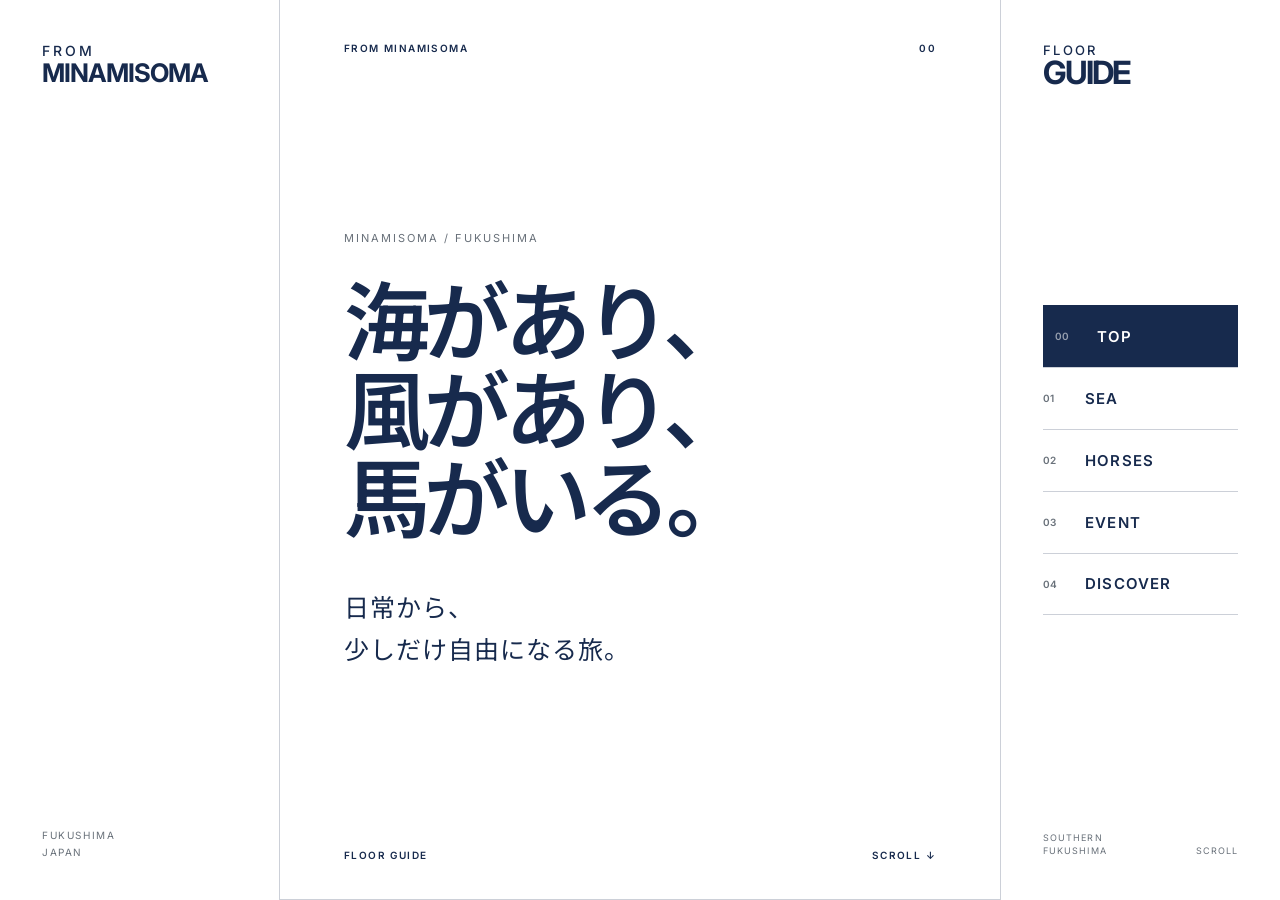
==== commit ee08fc72: "Add files via upload" ====
--- a/index.html
+++ b/index.html
@@ -1,121 +1,569 @@
 <!DOCTYPE html>
 <html lang="ja">
 <head>
-<meta charset="UTF-8">
-<meta name="viewport" content="width=device-width, initial-scale=1.0">
-<meta name="description" content="FROM MINAMISOMA — 海があり、風があり、馬がいる。">
-<title>FROM MINAMISOMA</title>
-<link rel="preconnect" href="https://fonts.googleapis.com">
-<link rel="preconnect" href="https://fonts.gstatic.com" crossorigin>
-<link href="https://fonts.googleapis.com/css2?family=Inter:wght@400;500;600;700;800&family=Noto+Sans+JP:wght@300;400;500;600;700&display=swap" rel="stylesheet">
-<link rel="stylesheet" href="style.css">
+  <meta charset="UTF-8">
+  <meta name="viewport" content="width=device-width, initial-scale=1.0">
+
+  <meta
+    name="description"
+    content="FROM MINAMISOMA — 日常から、少しだけ自由になる旅。"
+  >
+
+  <title>FROM MINAMISOMA</title>
+
+  <link rel="preconnect" href="https://fonts.googleapis.com">
+  <link rel="preconnect" href="https://fonts.gstatic.com" crossorigin>
+
+  <link
+    href="https://fonts.googleapis.com/css2?family=Inter:wght@400;500;600;700&family=Noto+Sans+JP:wght@300;400;500;600;700&display=swap"
+    rel="stylesheet"
+  >
+
+  <link rel="stylesheet" href="style.css">
 </head>
+
 <body>
-<div class="site-shell">
-  <aside class="left-rail">
-    <a href="#top" class="brand" aria-label="FROM MINAMISOMA home">
-      <span class="brand-from">FROM</span>
-      <strong>MINAMISOMA</strong>
-    </a>
-    <div class="left-caption">FUKUSHIMA / JAPAN</div>
-    <div class="left-vertical">日常から、少しだけ自由になる旅。</div>
-  </aside>
-
-  <main class="center-column" id="top">
-    <section class="intro-box box" id="intro">
-      <div class="box-head"><span>00</span><span>FROM MINAMISOMA</span></div>
-      <div class="intro-main">
-        <p class="mini-label">WELCOME TO OUR PLACE</p>
-        <h1>海があり、<br>風があり、<br><em>馬がいる。</em></h1>
-        <p class="intro-copy">南相馬を知るための、<br>小さな入口。</p>
+
+  <div class="site">
+
+    <!-- =========================
+         LEFT : BRAND
+    ========================== -->
+
+    <aside class="left-panel">
+
+      <a href="#top" class="brand">
+        <span class="brand-from">FROM</span>
+        <span class="brand-name">MINAMISOMA</span>
+      </a>
+
+      <div class="left-bottom">
+        <span>FUKUSHIMA</span>
+        <span>JAPAN</span>
       </div>
-      <div class="intro-foot"><span>SCROLL TO EXPLORE</span><span>↓</span></div>
-    </section>
-
-    <section class="floor-box box sea-box" id="sea">
-      <a class="box-link" href="https://evnami-kitaizumi.com/" target="_blank" rel="noopener noreferrer">
-        <div class="box-head"><span>01</span><span>SEA / 北泉海岸</span><span class="arrow">↗</span></div>
-        <div class="floor-content">
-          <p class="floor-index">01</p>
-          <div>
-            <p class="mini-label">WITH SEA</p>
-            <h2>海と、風と、<br>少し自由な時間。</h2>
-            <p class="floor-note">北泉海岸</p>
+
+    </aside>
+
+
+    <!-- =========================
+         CENTER : CONTENT
+    ========================== -->
+
+    <main class="content" id="top">
+
+      <!-- INTRO -->
+
+      <section class="intro">
+
+        <div class="intro-top">
+          <span>FROM MINAMISOMA</span>
+          <span>00</span>
+        </div>
+
+        <div class="intro-main">
+
+          <p class="intro-small">
+            MINAMISOMA / FUKUSHIMA
+          </p>
+
+          <h1>
+            海があり、<br>
+            風があり、<br>
+            馬がいる。
+          </h1>
+
+          <p class="intro-lead">
+            日常から、<br>
+            少しだけ自由になる旅。
+          </p>
+
+        </div>
+
+        <div class="intro-bottom">
+          <span>FLOOR GUIDE</span>
+          <span>SCROLL ↓</span>
+        </div>
+
+      </section>
+
+
+      <!-- =========================
+           BOX 01 : SEA
+      ========================== -->
+
+      <a
+        href="https://evnami-kitaizumi.com/"
+        class="floor-box floor-sea"
+        target="_blank"
+        rel="noopener noreferrer"
+        id="sea"
+      >
+
+        <div class="box-header">
+
+          <span class="box-number">01</span>
+
+          <span class="box-category">
+            WITH SEA
+          </span>
+
+          <span class="box-arrow">
+            ↗
+          </span>
+
+        </div>
+
+        <div class="box-content">
+
+          <p class="box-label">
+            KITAIZUMI BEACH
+          </p>
+
+          <h2>
+            海と、風と、<br>
+            少し自由な時間。
+          </h2>
+
+          <p class="box-description">
+            ほとんど毎日、波がある。<br>
+            南相馬の海へ。
+          </p>
+
+        </div>
+
+        <div class="box-footer">
+
+          <span>北泉海岸</span>
+
+          <span>
+            EXPLORE →
+          </span>
+
+        </div>
+
+      </a>
+
+
+      <!-- =========================
+           BOX 02 : HORSES
+      ========================== -->
+
+      <a
+        href="https://soma-nomaoi.jp/"
+        class="floor-box floor-horses"
+        target="_blank"
+        rel="noopener noreferrer"
+        id="horses"
+      >
+
+        <div class="box-header">
+
+          <span class="box-number">02</span>
+
+          <span class="box-category">
+            WITH HORSES
+          </span>
+
+          <span class="box-arrow">
+            ↗
+          </span>
+
+        </div>
+
+        <div class="box-content">
+
+          <p class="box-label">
+            SOMA NOMAOI
+          </p>
+
+          <h2>
+            馬と生きる、<br>
+            この土地の時間。
+          </h2>
+
+          <p class="box-description">
+            受け継がれてきた、<br>
+            南相馬のもうひとつの風景。
+          </p>
+
+        </div>
+
+        <div class="box-footer">
+
+          <span>相馬野馬追</span>
+
+          <span>
+            EXPLORE →
+          </span>
+
+        </div>
+
+      </a>
+
+
+      <!-- =========================
+           BOX 03 : EVENT
+      ========================== -->
+
+      <a
+        href="#events"
+        class="floor-box floor-event"
+        id="events"
+      >
+
+        <div class="box-header">
+
+          <span class="box-number">03</span>
+
+          <span class="box-category">
+            EVENT
+          </span>
+
+          <span class="box-arrow">
+            → 
+          </span>
+
+        </div>
+
+        <div class="box-content">
+
+          <p class="box-label">
+            WHAT'S HAPPENING
+          </p>
+
+          <h2>
+            南相馬で、<br>
+            何かが起きている。
+          </h2>
+
+          <p class="box-description">
+            季節ごとのイベントや、<br>
+            この街で出会える時間。
+          </p>
+
+        </div>
+
+        <div class="event-list">
+
+          <div class="event-item">
+            <span class="event-date">2026.10</span>
+          <a href="https://www.nsa-surf.org/match/60th_alljapan_2026/">
+            <span class="event-name">
+              北泉海岸 / SURFING
+            </span>
+          </a>
           </div>
-        </div>
-        <div class="box-bottom"><span>KITAIZUMI / SEA</span><span>EXPLORE →</span></div>
+
+          <div class="event-item">
+            <span class="event-date">MORE</span>
+            <span class="event-name">
+              南相馬のイベントを見る →
+            </span>
+          </div>
+
+        </div>
+
       </a>
-    </section>
-
-    <section class="floor-box box horse-box" id="horses">
-      <a class="box-link" href="https://soma-nomaoi.jp/" target="_blank" rel="noopener noreferrer">
-        <div class="box-head"><span>02</span><span>HORSES / 相馬野馬追</span><span class="arrow">↗</span></div>
-        <div class="floor-content">
-          <p class="floor-index">02</p>
-          <div>
-            <p class="mini-label">WITH HORSES</p>
-            <h2>馬と生きる、<br>この土地の時間。</h2>
-            <p class="floor-note">相馬野馬追</p>
-          </div>
-        </div>
-        <div class="box-bottom"><span>NOMAOI / HORSES</span><span>EXPLORE →</span></div>
-      </a>
-    </section>
-
-    <section class="floor-box box event-box" id="event">
-      <div class="box-head"><span>03</span><span>EVENT / 南相馬のいま</span></div>
-      <div class="event-content">
-        <p class="mini-label">NOW IN MINAMISOMA</p>
-        <h2>この街で、<br>今起きていること。</h2>
-        <div class="event-list">
-          <a href="https://www.nsa-surf.org/match/60th_alljapan_2026/" class="event-item"><span class="event-date">2026.10</span><strong>北泉海岸・サーフィン</strong><span>→</span></a>
-          <a href="https://www.instagram.com/minamisoma_tourism/?hl=ja" class="event-item"><span class="event-date">MORE</span><strong>イベント情報を見る</strong><span>→</span></a>
-        </div>
+
+
+      <!-- =========================
+           BOX 04 : DISCOVER
+      ========================== -->
+
+      <section
+        class="floor-box floor-discover"
+        id="discover"
+      >
+
+        <div class="box-header">
+
+          <span class="box-number">04</span>
+
+          <span class="box-category">
+            DISCOVER
+          </span>
+
+        </div>
+
+        <div class="box-content">
+
+          <p class="box-label">
+            KNOW MORE
+          </p>
+
+          <h2>
+            南相馬を、<br>
+            もう少し知る。
+          </h2>
+
+          <p class="box-description">
+            海と馬の、その先へ。
+          </p>
+
+        </div>
+
+
+        <div class="discover-links">
+
+          <a
+            href="https://minamisomakanko.org/"
+            target="_blank"
+            rel="noopener noreferrer"
+          >
+            <span>南相馬観光協会</span>
+            <span>↗</span>
+          </a>
+
+          <a
+            href="https://www.kashima-kankou.jp/"
+            target="_blank"
+            rel="noopener noreferrer"
+          >
+            <span>かしま観光協会</span>
+            <span>↗</span>
+          </a>
+
+          <a
+            href="https://odaka6014.jp/"
+            target="_blank"
+            rel="noopener noreferrer"
+          >
+            <span>小高観光協会</span>
+            <span>↗</span>
+          </a>
+
+          <a
+            href="https://www.city.minamisoma.lg.jp/tourist/index.html"
+            target="_blank"
+            rel="noopener noreferrer"
+          >
+            <span>南相馬市観光情報</span>
+            <span>↗</span>
+          </a>
+
+        </div>
+
+      </section>
+
+
+      <!-- =========================
+           FOOTER
+      ========================== -->
+
+      <footer class="footer">
+
+        <div>
+          <strong>
+            FROM MINAMISOMA
+          </strong>
+
+          <small>
+            南相馬市観光事業実行委員会
+          </small>
+        </div>
+
+        <span>
+          © MINAMISOMA
+        </span>
+
+      </footer>
+
+    </main>
+
+
+    <!-- =========================
+         RIGHT : FLOOR GUIDE
+    ========================== -->
+
+    <aside class="right-panel">
+
+      <div class="guide-title">
+        <span>FLOOR</span>
+        <strong>GUIDE</strong>
       </div>
-    </section>
-
-    <section class="floor-box box discover-box" id="discover">
-      <div class="box-head"><span>04</span><span>DISCOVER / 南相馬をもっと</span></div>
-      <div class="discover-content">
-        <p class="mini-label">FLOOR GUIDE / LAST STOP</p>
-        <h2>海と馬の、<br>その先へ。</h2>
-        <div class="link-list">
-          <a href="https://minamisomakanko.org/" target="_blank" rel="noopener noreferrer">南相馬観光協会 <span>↗</span></a>
-          <a href="https://www.kashima-kankou.jp/" target="_blank" rel="noopener noreferrer">かしま観光協会 <span>↗</span></a>
-          <a href="https://odaka6014.jp/" target="_blank" rel="noopener noreferrer">小高観光協会 <span>↗</span></a>
-          <a href="https://www.city.minamisoma.lg.jp/tourist/index.html" target="_blank" rel="noopener noreferrer">南相馬市観光情報 <span>↗</span></a>
-        </div>
+
+
+      <nav class="floor-nav">
+
+        <a href="#top" class="nav-item active">
+
+          <span class="nav-number">
+            00
+          </span>
+
+          <span class="nav-name">
+            TOP
+          </span>
+
+        </a>
+
+
+        <a href="#sea" class="nav-item">
+
+          <span class="nav-number">
+            01
+          </span>
+
+          <span class="nav-name">
+            SEA
+          </span>
+
+        </a>
+
+
+        <a href="#horses" class="nav-item">
+
+          <span class="nav-number">
+            02
+          </span>
+
+          <span class="nav-name">
+            HORSES
+          </span>
+
+        </a>
+
+
+        <a href="#events" class="nav-item">
+
+          <span class="nav-number">
+            03
+          </span>
+
+          <span class="nav-name">
+            EVENT
+          </span>
+
+        </a>
+
+
+        <a href="#discover" class="nav-item">
+
+          <span class="nav-number">
+            04
+          </span>
+
+          <span class="nav-name">
+            DISCOVER
+          </span>
+
+        </a>
+
+      </nav>
+
+
+      <div class="guide-bottom">
+
+        <span>
+          SOUTHERN<br>
+          FUKUSHIMA
+        </span>
+
+        <span>
+          SCROLL
+        </span>
+
       </div>
-    </section>
-
-    <footer class="center-footer">
-      <span>FROM MINAMISOMA</span>
-      <span>南相馬市観光事業実行委員会</span>
-    </footer>
-  </main>
-
-  <aside class="right-rail">
-    <div class="floor-title">FLOOR<br>GUIDE</div>
-    <nav class="floor-nav" aria-label="FLOOR GUIDE">
-      <a href="#top" data-target="top" class="active"><span>00</span><b>TOP</b></a>
-      <a href="#sea" data-target="sea"><span>01</span><b>SEA</b><small>北泉海岸</small></a>
-      <a href="#horses" data-target="horses"><span>02</span><b>HORSES</b><small>相馬野馬追</small></a>
-      <a href="#event" data-target="event"><span>03</span><b>EVENT</b><small>南相馬のいま</small></a>
-      <a href="#discover" data-target="discover"><span>04</span><b>DISCOVER</b><small>観光情報</small></a>
-    </nav>
-    <div class="right-note">MOVE THROUGH<br>THE FLOORS ↓</div>
-  </aside>
-</div>
-<script>
-const navItems = document.querySelectorAll('.floor-nav a');
-const sections = document.querySelectorAll('#top, #sea, #horses, #event, #discover');
-const observer = new IntersectionObserver((entries) => {
-  entries.forEach(entry => {
-    if (!entry.isIntersecting) return;
-    navItems.forEach(item => item.classList.toggle('active', item.dataset.target === entry.target.id));
-  });
-}, { root: document.querySelector('.center-column'), rootMargin: '-38% 0px -48% 0px', threshold: 0 });
-sections.forEach(section => observer.observe(section));
-</script>
+
+    </aside>
+
+  </div>
+
+
+  <!-- =========================
+       JAVASCRIPT
+  ========================== -->
+
+  <script>
+
+    const content = document.querySelector(".content");
+    const navItems = document.querySelectorAll(".nav-item");
+
+    const sections = [
+      document.querySelector("#top"),
+      document.querySelector("#sea"),
+      document.querySelector("#horses"),
+      document.querySelector("#events"),
+      document.querySelector("#discover")
+    ].filter(Boolean);
+
+
+    const observer = new IntersectionObserver(
+
+      (entries) => {
+
+        entries.forEach((entry) => {
+
+          if (!entry.isIntersecting) return;
+
+          navItems.forEach((item) => {
+            item.classList.remove("active");
+          });
+
+          const target =
+            document.querySelector(
+              `.nav-item[href="#${entry.target.id}"]`
+            );
+
+          if (target) {
+            target.classList.add("active");
+          }
+
+        });
+
+      },
+
+      {
+        root: content,
+        threshold: 0.35
+      }
+
+    );
+
+
+    sections.forEach((section) => {
+      observer.observe(section);
+    });
+
+
+    const boxes =
+      document.querySelectorAll(".floor-box");
+
+
+    const revealObserver =
+      new IntersectionObserver(
+
+        (entries) => {
+
+          entries.forEach((entry) => {
+
+            if (entry.isIntersecting) {
+
+              entry.target.classList.add("is-visible");
+
+              revealObserver.unobserve(
+                entry.target
+              );
+
+            }
+
+          });
+
+        },
+
+        {
+          root: content,
+          threshold: 0.1
+        }
+
+      );
+
+
+    boxes.forEach((box) => {
+      revealObserver.observe(box);
+    });
+
+  </script>
+
 </body>
-</html>
+</html>
--- a/style.css
+++ b/style.css
@@ -1,2 +1,1115 @@
-:root{--ink:#172a4d;--deep:#0e1b31;--blue:#5b93b6;--pale:#eef4f6;--sand:#f3f0e8;--white:#fff;--gold:#b79a5b;--line:rgba(23,42,77,.24);--muted:#69717a;--serifless:'Inter','Noto Sans JP',sans-serif}
-*{box-sizing:border-box}html{scroll-behavior:smooth}body{margin:0;background:#dfe8eb;color:var(--ink);font-family:var(--serifless);font-weight:400}a{color:inherit;text-decoration:none}.site-shell{height:100vh;display:grid;grid-template-columns:minmax(190px,1fr) minmax(560px,760px) minmax(220px,1fr);overflow:hidden}.left-rail,.right-rail{position:relative;background:var(--white);height:100vh}.left-rail{border-right:1px solid var(--line);padding:42px 36px;display:flex;flex-direction:column}.brand{display:flex;flex-direction:column;line-height:.88;letter-spacing:-.055em}.brand-from{font-size:17px;font-weight:600;letter-spacing:.12em}.brand strong{font-size:30px;font-weight:800}.left-caption{margin-top:12px;font-size:9px;letter-spacing:.18em}.left-vertical{margin-top:auto;writing-mode:vertical-rl;font-size:11px;letter-spacing:.18em;line-height:2.1}.right-rail{border-left:1px solid var(--line);padding:42px 34px;display:flex;flex-direction:column}.floor-title{font-size:clamp(27px,2.3vw,42px);font-weight:800;line-height:.88;letter-spacing:-.06em;margin-bottom:54px}.floor-nav{display:flex;flex-direction:column}.floor-nav a{position:relative;display:grid;grid-template-columns:36px 1fr;column-gap:10px;padding:17px 0;border-bottom:1px solid var(--line);transition:.25s ease}.floor-nav a:first-child{border-top:1px solid var(--line)}.floor-nav a span{font-size:11px;font-weight:600;letter-spacing:.08em}.floor-nav b{font-size:18px;line-height:1;letter-spacing:-.02em}.floor-nav small{grid-column:2;margin-top:6px;color:var(--muted);font-size:10px;letter-spacing:.08em}.floor-nav a:before{content:'';position:absolute;left:-34px;top:0;height:100%;width:4px;background:var(--ink);transform:scaleY(0);transition:.25s}.floor-nav a.active:before,.floor-nav a:hover:before{transform:scaleY(1)}.floor-nav a.active,.floor-nav a:hover{padding-left:8px}.right-note{margin-top:auto;font-size:9px;line-height:1.7;letter-spacing:.14em}.center-column{height:100vh;overflow-y:auto;scrollbar-width:thin;scrollbar-color:var(--ink) transparent;background:var(--pale);padding:34px 32px 60px}.center-column::-webkit-scrollbar{width:6px}.center-column::-webkit-scrollbar-thumb{background:var(--ink)}.box{position:relative;background:var(--white);border:1px solid var(--ink);margin:0 auto 28px;min-height:390px}.box-head{min-height:48px;border-bottom:1px solid var(--ink);display:grid;grid-template-columns:52px 1fr auto;align-items:center;padding:0 18px;font-size:10px;font-weight:600;letter-spacing:.12em}.box-head span:first-child{font-size:12px}.arrow{font-size:17px;font-weight:400}.intro-box{min-height:650px;display:flex;flex-direction:column}.intro-main{padding:78px 52px 40px;flex:1}.mini-label{font-size:9px;letter-spacing:.2em;font-weight:600;margin:0 0 22px}.intro-main h1{font-size:clamp(48px,7vw,82px);line-height:1.03;letter-spacing:-.065em;margin:0;font-weight:700}.intro-main h1 em{font-style:normal;color:var(--blue)}.intro-copy{margin:34px 0 0;font-size:14px;line-height:2;letter-spacing:.08em}.intro-foot,.box-bottom{border-top:1px solid var(--ink);display:flex;justify-content:space-between;align-items:center;padding:14px 18px;font-size:9px;letter-spacing:.14em}.floor-box{transition:transform .3s ease,box-shadow .3s ease}.floor-box:hover{transform:translateY(-4px);box-shadow:8px 8px 0 rgba(23,42,77,.08)}.box-link{display:block;min-height:390px}.floor-content{min-height:285px;display:grid;grid-template-columns:90px 1fr;gap:18px;padding:55px 52px}.floor-index{font-size:58px;line-height:1;font-weight:700;letter-spacing:-.08em;margin:0}.floor-content h2,.event-content h2,.discover-content h2{font-size:clamp(30px,4.5vw,55px);line-height:1.08;letter-spacing:-.06em;margin:0;font-weight:600}.floor-note{font-size:13px;margin:28px 0 0;letter-spacing:.08em}.sea-box{background:#fff}.sea-box .floor-index,.sea-box h2{color:var(--ink)}.horse-box{background:var(--ink);color:#fff;border-color:var(--ink)}.horse-box .box-head,.horse-box .box-bottom{border-color:rgba(255,255,255,.55)}.horse-box .floor-index{color:var(--gold)}.horse-box .floor-note{color:#dbe5eb}.event-box{background:var(--sand)}.event-content{padding:54px 52px}.event-content h2{margin-bottom:40px}.event-list{border-top:1px solid var(--ink)}.event-item{display:grid;grid-template-columns:80px 1fr 20px;gap:14px;align-items:center;padding:19px 0;border-bottom:1px solid var(--ink);font-size:12px}.event-item strong{font-size:14px;font-weight:500}.event-date{font-size:9px;letter-spacing:.1em}.discover-box{background:var(--white);min-height:500px}.discover-content{padding:58px 52px}.discover-content h2{margin-bottom:44px}.link-list{border-top:1px solid var(--ink)}.link-list a{display:flex;justify-content:space-between;padding:18px 0;border-bottom:1px solid var(--ink);font-size:12px}.link-list a span{font-size:16px}.center-footer{display:flex;justify-content:space-between;padding:18px 4px 0;font-size:8px;letter-spacing:.12em;color:var(--muted)}@media(max-width:1050px){.site-shell{grid-template-columns:160px minmax(500px,1fr) 190px}.left-rail{padding-left:24px;padding-right:24px}.right-rail{padding-left:22px;padding-right:22px}.floor-nav a:before{left:-22px}.center-column{padding-left:22px;padding-right:22px}}@media(max-width:760px){.site-shell{display:block;height:auto;overflow:visible}.left-rail,.right-rail{position:relative;width:100%;height:auto}.left-rail{border-right:0;border-bottom:1px solid var(--line);padding:20px 22px;display:block}.brand strong{font-size:25px}.left-caption,.left-vertical{display:none}.right-rail{border-left:0;border-top:1px solid var(--line);padding:0;background:#fff;position:sticky;bottom:0;z-index:20}.floor-title,.right-note{display:none}.floor-nav{display:grid;grid-template-columns:repeat(5,1fr)}.floor-nav a{border:0!important;padding:12px 5px!important;display:flex;flex-direction:column;align-items:center;gap:4px}.floor-nav a:before{left:0;top:auto;bottom:0;width:100%;height:3px;transform:scaleX(0)}.floor-nav a.active:before{transform:scaleX(1)}.floor-nav b{font-size:9px}.floor-nav small{display:none}.floor-nav span{font-size:8px}.center-column{height:auto;overflow:visible;padding:12px;background:var(--pale)}.box{margin-bottom:14px;min-height:0}.intro-box{min-height:570px}.intro-main{padding:58px 28px 30px}.intro-main h1{font-size:52px}.floor-content{padding:40px 28px;grid-template-columns:48px 1fr;min-height:270px}.floor-index{font-size:34px}.floor-content h2,.event-content h2,.discover-content h2{font-size:34px}.event-content,.discover-content{padding:40px 28px}.center-footer{padding-bottom:70px;display:block;line-height:2}.center-footer span{display:block}}@media(prefers-reduced-motion:reduce){html{scroll-behavior:auto}.floor-box{transition:none}}
+:root {
+
+    --white: #ffffff;
+  
+    --ink: #172a4d;
+  
+    --ink-deep: #0d1b31;
+  
+    --blue: #4f8fb7;
+  
+    --blue-light: #dfeef5;
+  
+    --sand: #f3f0e8;
+  
+    --gold: #b79a5b;
+  
+    --gray: #69717a;
+  
+    --line: rgba(23, 42, 77, 0.22);
+  
+    --content-width: 720px;
+  
+  }
+  
+  
+  /* =========================
+     RESET
+  ========================= */
+  
+  * {
+    box-sizing: border-box;
+  }
+  
+  html {
+    scroll-behavior: smooth;
+  }
+  
+  html,
+  body {
+    margin: 0;
+    width: 100%;
+    height: 100%;
+  }
+  
+  body {
+  
+    font-family:
+      "Inter",
+      "Noto Sans JP",
+      sans-serif;
+  
+    color: var(--ink);
+  
+    background: var(--white);
+  
+    overflow: hidden;
+  
+    -webkit-font-smoothing: antialiased;
+  
+  }
+  
+  
+  a {
+    color: inherit;
+    text-decoration: none;
+  }
+  
+  
+  /* =========================
+     MAIN LAYOUT
+  ========================= */
+  
+  .site {
+  
+    width: 100%;
+    height: 100vh;
+  
+    display: grid;
+  
+    grid-template-columns:
+      minmax(190px, 1fr)
+      minmax(480px, 720px)
+      minmax(190px, 1fr);
+  
+    background: var(--white);
+  
+  }
+  
+  
+  /* =========================
+     LEFT PANEL
+  ========================= */
+  
+  .left-panel {
+  
+    position: relative;
+  
+    height: 100vh;
+  
+    border-right: 1px solid var(--line);
+  
+    padding: 42px;
+  
+    display: flex;
+  
+    flex-direction: column;
+  
+    justify-content: space-between;
+  
+  }
+  
+  
+  .brand {
+  
+    display: flex;
+  
+    flex-direction: column;
+  
+    gap: 2px;
+  
+    width: max-content;
+  
+  }
+  
+  
+  .brand-from {
+  
+    font-size: 14px;
+  
+    font-weight: 500;
+  
+    letter-spacing: .22em;
+  
+  }
+  
+  
+  .brand-name {
+  
+    font-size: clamp(22px, 2vw, 34px);
+  
+    font-weight: 700;
+  
+    letter-spacing: -.04em;
+  
+    line-height: .95;
+  
+  }
+  
+  
+  .left-bottom {
+  
+    display: flex;
+  
+    flex-direction: column;
+  
+    gap: 5px;
+  
+    font-size: 10px;
+  
+    letter-spacing: .16em;
+  
+    color: var(--gray);
+  
+  }
+  
+  
+  /* =========================
+     CENTER CONTENT
+  ========================= */
+  
+  .content {
+  
+    height: 100vh;
+  
+    overflow-y: auto;
+  
+    overflow-x: hidden;
+  
+    scrollbar-width: thin;
+  
+    scrollbar-color:
+      var(--ink)
+      transparent;
+  
+    scroll-behavior: smooth;
+  
+  }
+  
+  
+  .content::-webkit-scrollbar {
+    width: 5px;
+  }
+  
+  .content::-webkit-scrollbar-track {
+    background: transparent;
+  }
+  
+  .content::-webkit-scrollbar-thumb {
+    background: var(--ink);
+  }
+  
+  
+  /* =========================
+     INTRO
+  ========================= */
+  
+  .intro {
+  
+    min-height: 100vh;
+  
+    padding:
+      42px
+      clamp(30px, 5vw, 72px)
+      38px;
+  
+    display: flex;
+  
+    flex-direction: column;
+  
+    justify-content: space-between;
+  
+    border-bottom: 1px solid var(--line);
+  
+  }
+  
+  
+  .intro-top,
+  .intro-bottom {
+  
+    display: flex;
+  
+    justify-content: space-between;
+  
+    align-items: center;
+  
+    font-size: 10px;
+  
+    font-weight: 600;
+  
+    letter-spacing: .14em;
+  
+  }
+  
+  
+  .intro-main {
+  
+    padding: 70px 0;
+  
+  }
+  
+  
+  .intro-small {
+  
+    margin: 0 0 34px;
+  
+    font-size: 11px;
+  
+    letter-spacing: .18em;
+  
+    color: var(--gray);
+  
+  }
+  
+  
+  .intro h1 {
+  
+    margin: 0;
+  
+    font-size:
+      clamp(48px, 7vw, 86px);
+  
+    font-weight: 600;
+  
+    letter-spacing: -.065em;
+  
+    line-height: 1.03;
+  
+  }
+  
+  
+  .intro-lead {
+  
+    margin: 42px 0 0;
+  
+    font-size:
+      clamp(18px, 2vw, 25px);
+  
+    font-weight: 400;
+  
+    line-height: 1.7;
+  
+    letter-spacing: .04em;
+  
+  }
+  
+  
+  /* =========================
+     FLOOR BOX
+  ========================= */
+  
+  .floor-box {
+  
+    display: block;
+  
+    position: relative;
+  
+    margin: 24px;
+  
+    padding: 28px;
+  
+    min-height: 580px;
+  
+    border: 1px solid var(--ink);
+  
+    transition:
+      transform .35s ease,
+      background .35s ease,
+      color .35s ease;
+  
+    opacity: 0;
+  
+    transform: translateY(25px);
+  
+  }
+  
+  
+  .floor-box.is-visible {
+  
+    opacity: 1;
+  
+    transform: translateY(0);
+  
+  }
+  
+  
+  .floor-box:hover {
+  
+    transform:
+      translateY(-6px);
+  
+  }
+  
+  
+  .box-header {
+  
+    display: grid;
+  
+    grid-template-columns:
+      45px 1fr auto;
+  
+    align-items: center;
+  
+    border-bottom: 1px solid currentColor;
+  
+    padding-bottom: 15px;
+  
+  }
+  
+  
+  .box-number {
+  
+    font-size: 13px;
+  
+    font-weight: 600;
+  
+  }
+  
+  
+  .box-category {
+  
+    font-size: 11px;
+  
+    font-weight: 600;
+  
+    letter-spacing: .15em;
+  
+  }
+  
+  
+  .box-arrow {
+  
+    font-size: 22px;
+  
+    line-height: 1;
+  
+  }
+  
+  
+  .box-content {
+  
+    padding:
+      70px
+      0
+      60px;
+  
+  }
+  
+  
+  .box-label {
+  
+    margin: 0 0 25px;
+  
+    font-size: 10px;
+  
+    font-weight: 600;
+  
+    letter-spacing: .18em;
+  
+  }
+  
+  
+  .box-content h2 {
+  
+    margin: 0;
+  
+    font-size:
+      clamp(34px, 5vw, 60px);
+  
+    font-weight: 500;
+  
+    line-height: 1.08;
+  
+    letter-spacing: -.055em;
+  
+  }
+  
+  
+  .box-description {
+  
+    margin: 34px 0 0;
+  
+    font-size: 14px;
+  
+    line-height: 1.9;
+  
+    color: var(--gray);
+  
+  }
+  
+  
+  .box-footer {
+  
+    position: absolute;
+  
+    bottom: 28px;
+  
+    left: 28px;
+  
+    right: 28px;
+  
+    padding-top: 15px;
+  
+    border-top: 1px solid currentColor;
+  
+    display: flex;
+  
+    justify-content: space-between;
+  
+    font-size: 11px;
+  
+    font-weight: 600;
+  
+    letter-spacing: .08em;
+  
+  }
+  
+  
+  /* =========================
+     SEA
+  ========================= */
+  
+  .floor-sea {
+  
+    background: var(--blue-light);
+  
+  }
+  
+  
+  .floor-sea:hover {
+  
+    background: #d2e7f0;
+  
+  }
+  
+  
+  /* =========================
+     HORSES
+  ========================= */
+  
+  .floor-horses {
+  
+    color: var(--white);
+  
+    background: var(--ink);
+  
+  }
+  
+  
+  .floor-horses .box-description {
+  
+    color: rgba(255,255,255,.65);
+  
+  }
+  
+  
+  .floor-horses:hover {
+  
+    background: var(--ink-deep);
+  
+  }
+  
+  
+  /* =========================
+     EVENT
+  ========================= */
+  
+  .floor-event {
+  
+    background: var(--sand);
+  
+  }
+  
+  
+  .floor-event:hover {
+  
+    background: #ebe6da;
+  
+  }
+  
+  
+  .event-list {
+  
+    border-top: 1px solid var(--line);
+  
+  }
+  
+  
+  .event-item {
+  
+    display: grid;
+  
+    grid-template-columns: 100px 1fr;
+  
+    padding: 18px 0;
+  
+    border-bottom: 1px solid var(--line);
+  
+    font-size: 12px;
+  
+  }
+  
+  
+  .event-date {
+  
+    font-weight: 600;
+  
+    letter-spacing: .08em;
+  
+  }
+  
+  
+  .event-name {
+  
+    color: var(--gray);
+  
+  }
+  
+  
+  /* =========================
+     DISCOVER
+  ========================= */
+  
+  .floor-discover {
+  
+    background: var(--white);
+  
+    min-height: 620px;
+  
+  }
+  
+  
+  .discover-links {
+  
+    border-top: 1px solid var(--line);
+  
+  }
+  
+  
+  .discover-links a {
+  
+    display: flex;
+  
+    justify-content: space-between;
+  
+    align-items: center;
+  
+    padding: 20px 0;
+  
+    border-bottom: 1px solid var(--line);
+  
+    font-size: 13px;
+  
+    transition:
+      padding .25s ease;
+  
+  }
+  
+  
+  .discover-links a:hover {
+  
+    padding-left: 10px;
+    padding-right: 10px;
+  
+  }
+  
+  
+  /* =========================
+     FOOTER
+  ========================= */
+  
+  .footer {
+  
+    padding: 45px 42px;
+  
+    min-height: 180px;
+  
+    color: var(--white);
+  
+    background: var(--ink);
+  
+    display: flex;
+  
+    justify-content: space-between;
+  
+    align-items: flex-end;
+  
+  }
+  
+  
+  .footer strong {
+  
+    display: block;
+  
+    font-size: 15px;
+  
+    letter-spacing: -.02em;
+  
+  }
+  
+  
+  .footer small {
+  
+    display: block;
+  
+    margin-top: 8px;
+  
+    font-size: 9px;
+  
+    letter-spacing: .12em;
+  
+    opacity: .65;
+  
+  }
+  
+  
+  .footer > span {
+  
+    font-size: 9px;
+  
+    letter-spacing: .12em;
+  
+    opacity: .65;
+  
+  }
+  
+  
+  /* =========================
+     RIGHT PANEL
+  ========================= */
+  
+  .right-panel {
+  
+    position: relative;
+  
+    height: 100vh;
+  
+    padding: 42px;
+  
+    border-left: 1px solid var(--line);
+  
+    display: flex;
+  
+    flex-direction: column;
+  
+    justify-content: space-between;
+  
+  }
+  
+  
+  .guide-title {
+  
+    display: flex;
+  
+    flex-direction: column;
+  
+    gap: 0;
+  
+  }
+  
+  
+  .guide-title span {
+  
+    font-size: 13px;
+  
+    font-weight: 500;
+  
+    letter-spacing: .18em;
+  
+  }
+  
+  
+  .guide-title strong {
+  
+    font-size:
+      clamp(25px, 2.5vw, 42px);
+  
+    line-height: .95;
+  
+    letter-spacing: -.06em;
+  
+  }
+  
+  
+  .floor-nav {
+  
+    display: flex;
+  
+    flex-direction: column;
+  
+    gap: 0;
+  
+  }
+  
+  
+  .nav-item {
+  
+    display: grid;
+  
+    grid-template-columns: 42px 1fr;
+  
+    align-items: center;
+  
+    min-height: 62px;
+  
+    border-top: 1px solid var(--line);
+  
+    font-size: 15px;
+  
+    transition:
+      padding .25s ease,
+      background .25s ease;
+  
+  }
+  
+  
+  .nav-item:last-child {
+  
+    border-bottom: 1px solid var(--line);
+  
+  }
+  
+  
+  .nav-number {
+  
+    font-size: 10px;
+  
+    font-weight: 600;
+  
+    color: var(--gray);
+  
+  }
+  
+  
+  .nav-name {
+  
+    font-size: 15px;
+  
+    font-weight: 600;
+  
+    letter-spacing: .08em;
+  
+  }
+  
+  
+  .nav-item:hover {
+  
+    padding-left: 10px;
+  
+  }
+  
+  
+  .nav-item.active {
+  
+    background: var(--ink);
+  
+    color: var(--white);
+  
+    padding-left: 12px;
+  
+  }
+  
+  
+  .nav-item.active .nav-number {
+  
+    color: rgba(255,255,255,.55);
+  
+  }
+  
+  
+  .guide-bottom {
+  
+    display: flex;
+  
+    justify-content: space-between;
+  
+    align-items: flex-end;
+  
+    font-size: 9px;
+  
+    line-height: 1.5;
+  
+    letter-spacing: .12em;
+  
+    color: var(--gray);
+  
+  }
+  
+  
+  /* =========================
+     MOBILE
+  ========================= */
+  
+  @media (max-width: 1000px) {
+  
+    body {
+      overflow: auto;
+    }
+  
+  
+    .site {
+  
+      height: auto;
+  
+      min-height: 100vh;
+  
+      display: block;
+  
+    }
+  
+  
+    .left-panel {
+  
+      position: relative;
+  
+      height: 80px;
+  
+      padding: 20px 24px;
+  
+      border-right: 0;
+  
+      border-bottom: 1px solid var(--line);
+  
+      flex-direction: row;
+  
+      align-items: center;
+  
+    }
+  
+  
+    .brand-name {
+      font-size: 22px;
+    }
+  
+  
+    .left-bottom {
+      display: none;
+    }
+  
+  
+    .content {
+  
+      height: auto;
+  
+      overflow: visible;
+  
+    }
+  
+  
+    .intro {
+  
+      min-height: 80vh;
+  
+      padding: 30px 24px;
+  
+    }
+  
+  
+    .intro-main {
+      padding: 50px 0;
+    }
+  
+  
+    .intro h1 {
+      font-size: clamp(45px, 13vw, 70px);
+    }
+  
+  
+    .floor-box {
+  
+      margin: 16px;
+  
+      min-height: 520px;
+  
+      padding: 22px;
+  
+    }
+  
+  
+    .box-content {
+  
+      padding:
+        60px 0 50px;
+  
+    }
+  
+  
+    .box-content h2 {
+  
+      font-size:
+        clamp(34px, 10vw, 54px);
+  
+    }
+  
+  
+    .box-footer {
+  
+      left: 22px;
+      right: 22px;
+      bottom: 22px;
+  
+    }
+  
+  
+    .right-panel {
+  
+      position: sticky;
+  
+      bottom: 0;
+  
+      z-index: 20;
+  
+      height: auto;
+  
+      padding: 0;
+  
+      border-left: 0;
+  
+      border-top: 1px solid var(--ink);
+  
+      background: var(--white);
+  
+      display: block;
+  
+    }
+  
+  
+    .guide-title,
+    .guide-bottom {
+      display: none;
+    }
+  
+  
+    .floor-nav {
+  
+      display: grid;
+  
+      grid-template-columns:
+        repeat(5, 1fr);
+  
+    }
+  
+  
+    .nav-item {
+  
+      min-height: 58px;
+  
+      display: flex;
+  
+      flex-direction: column;
+  
+      justify-content: center;
+  
+      align-items: center;
+  
+      gap: 2px;
+  
+      border-top: 0;
+  
+      border-right: 1px solid var(--line);
+  
+    }
+  
+  
+    .nav-item:last-child {
+      border-bottom: 0;
+      border-right: 0;
+    }
+  
+  
+    .nav-item:hover,
+    .nav-item.active {
+  
+      padding-left: 0;
+  
+    }
+  
+  
+    .nav-number {
+      font-size: 8px;
+    }
+  
+  
+    .nav-name {
+      font-size: 10px;
+    }
+  
+  
+    .footer {
+  
+      padding:
+        35px 24px 90px;
+  
+    }
+  
+  }
+  
+  
+  /* =========================
+     SMALL MOBILE
+  ========================= */
+  
+  @media (max-width: 480px) {
+  
+    .intro {
+      min-height: 75vh;
+    }
+  
+  
+    .intro h1 {
+      font-size: 44px;
+    }
+  
+  
+    .intro-lead {
+      font-size: 17px;
+    }
+  
+  
+    .floor-box {
+      min-height: 470px;
+    }
+  
+  
+    .box-content {
+      padding-top: 45px;
+    }
+  
+  
+    .box-content h2 {
+      font-size: 34px;
+    }
+  
+  
+    .event-item {
+      grid-template-columns:
+        75px 1fr;
+  
+      font-size: 11px;
+    }
+  
+  }
+  
+  
+  /* =========================
+     REDUCED MOTION
+  ========================= */
+  
+  @media (prefers-reduced-motion: reduce) {
+  
+    html {
+      scroll-behavior: auto;
+    }
+  
+  
+    *,
+    *::before,
+    *::after {
+  
+      transition: none !important;
+  
+      animation: none !important;
+  
+    }
+  
+  }
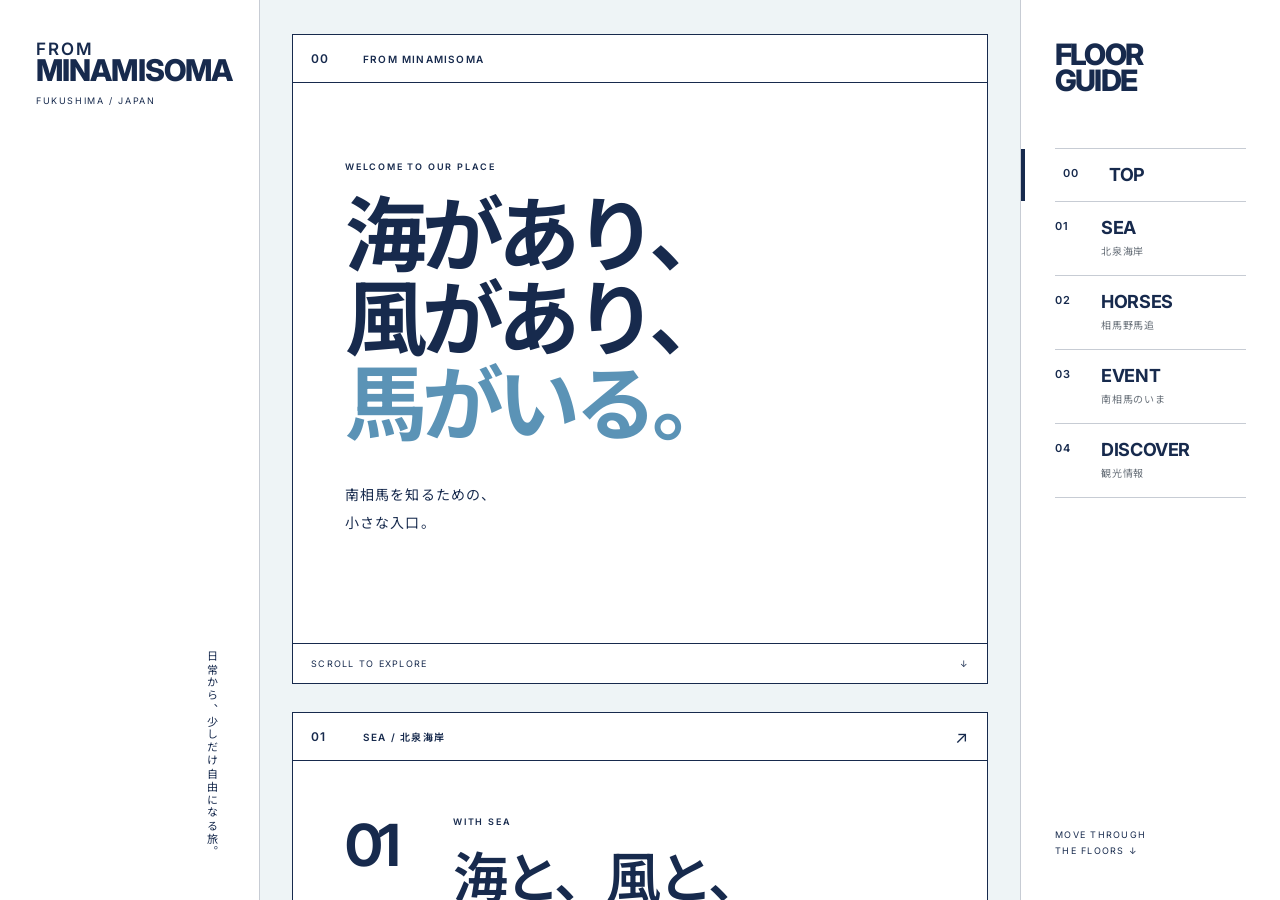
==== commit 9350c30d: "Add files via upload" ====
--- a/index.html
+++ b/index.html
@@ -1,569 +1,121 @@
 <!DOCTYPE html>
 <html lang="ja">
 <head>
-  <meta charset="UTF-8">
-  <meta name="viewport" content="width=device-width, initial-scale=1.0">
+<meta charset="UTF-8">
+<meta name="viewport" content="width=device-width, initial-scale=1.0">
+<meta name="description" content="FROM MINAMISOMA — 海があり、風があり、馬がいる。">
+<title>FROM MINAMISOMA</title>
+<link rel="preconnect" href="https://fonts.googleapis.com">
+<link rel="preconnect" href="https://fonts.gstatic.com" crossorigin>
+<link href="https://fonts.googleapis.com/css2?family=Inter:wght@400;500;600;700;800&family=Noto+Sans+JP:wght@300;400;500;600;700&display=swap" rel="stylesheet">
+<link rel="stylesheet" href="style.css">
+</head>
+<body>
+<div class="site-shell">
+  <aside class="left-rail">
+    <a href="#top" class="brand" aria-label="FROM MINAMISOMA home">
+      <span class="brand-from">FROM</span>
+      <strong>MINAMISOMA</strong>
+    </a>
+    <div class="left-caption">FUKUSHIMA / JAPAN</div>
+    <div class="left-vertical">日常から、少しだけ自由になる旅。</div>
+  </aside>
 
-  <meta
-    name="description"
-    content="FROM MINAMISOMA — 日常から、少しだけ自由になる旅。"
-  >
+  <main class="center-column" id="top">
+    <section class="intro-box box" id="intro">
+      <div class="box-head"><span>00</span><span>FROM MINAMISOMA</span></div>
+      <div class="intro-main">
+        <p class="mini-label">WELCOME TO OUR PLACE</p>
+        <h1>海があり、<br>風があり、<br><em>馬がいる。</em></h1>
+        <p class="intro-copy">南相馬を知るための、<br>小さな入口。</p>
+      </div>
+      <div class="intro-foot"><span>SCROLL TO EXPLORE</span><span>↓</span></div>
+    </section>
 
-  <title>FROM MINAMISOMA</title>
+    <section class="floor-box box sea-box" id="sea">
+      <a class="box-link" href="https://evnami-kitaizumi.com/" target="_blank" rel="noopener noreferrer">
+        <div class="box-head"><span>01</span><span>SEA / 北泉海岸</span><span class="arrow">↗</span></div>
+        <div class="floor-content">
+          <p class="floor-index">01</p>
+          <div>
+            <p class="mini-label">WITH SEA</p>
+            <h2>海と、風と、<br>少し自由な時間。</h2>
+            <p class="floor-note">北泉海岸</p>
+          </div>
+        </div>
+        <div class="box-bottom"><span>KITAIZUMI / SEA</span><span>EXPLORE →</span></div>
+      </a>
+    </section>
 
-  <link rel="preconnect" href="https://fonts.googleapis.com">
-  <link rel="preconnect" href="https://fonts.gstatic.com" crossorigin>
+    <section class="floor-box box horse-box" id="horses">
+      <a class="box-link" href="https://soma-nomaoi.jp/" target="_blank" rel="noopener noreferrer">
+        <div class="box-head"><span>02</span><span>HORSES / 相馬野馬追</span><span class="arrow">↗</span></div>
+        <div class="floor-content">
+          <p class="floor-index">02</p>
+          <div>
+            <p class="mini-label">WITH HORSES</p>
+            <h2>馬と生きる、<br>この土地の時間。</h2>
+            <p class="floor-note">相馬野馬追</p>
+          </div>
+        </div>
+        <div class="box-bottom"><span>NOMAOI / HORSES</span><span>EXPLORE →</span></div>
+      </a>
+    </section>
 
-  <link
-    href="https://fonts.googleapis.com/css2?family=Inter:wght@400;500;600;700&family=Noto+Sans+JP:wght@300;400;500;600;700&display=swap"
-    rel="stylesheet"
-  >
+    <section class="floor-box box event-box" id="event">
+      <div class="box-head"><span>03</span><span>EVENT / 南相馬のいま</span></div>
+      <div class="event-content">
+        <p class="mini-label">NOW IN MINAMISOMA</p>
+        <h2>この街で、<br>今起きていること。</h2>
+        <div class="event-list">
+          <a href="https://www.nsa-surf.org/match/60th_alljapan_2026/" class="event-item"><span class="event-date">2026.10</span><strong>北泉海岸・サーフィン</strong><span>→</span></a>
+          <a href="https://www.instagram.com/minamisoma_tourism/" class="event-item"><span class="event-date">MORE</span><strong>イベント情報を見る</strong><span>→</span></a>
+        </div>
+      </div>
+    </section>
 
-  <link rel="stylesheet" href="style.css">
-</head>
+    <section class="floor-box box discover-box" id="discover">
+      <div class="box-head"><span>04</span><span>DISCOVER / 南相馬をもっと</span></div>
+      <div class="discover-content">
+        <p class="mini-label">FLOOR GUIDE / LAST STOP</p>
+        <h2>海と馬の、<br>その先へ。</h2>
+        <div class="link-list">
+          <a href="https://minamisomakanko.org/" target="_blank" rel="noopener noreferrer">南相馬観光協会 <span>↗</span></a>
+          <a href="https://www.kashima-kankou.jp/" target="_blank" rel="noopener noreferrer">かしま観光協会 <span>↗</span></a>
+          <a href="https://odaka6014.jp/" target="_blank" rel="noopener noreferrer">小高観光協会 <span>↗</span></a>
+          <a href="https://www.city.minamisoma.lg.jp/tourist/index.html" target="_blank" rel="noopener noreferrer">南相馬市観光情報 <span>↗</span></a>
+        </div>
+      </div>
+    </section>
 
-<body>
+    <footer class="center-footer">
+      <span>FROM MINAMISOMA</span>
+      <span>南相馬市観光事業実行委員会</span>
+    </footer>
+  </main>
 
-  <div class="site">
-
-    <!-- =========================
-         LEFT : BRAND
-    ========================== -->
-
-    <aside class="left-panel">
-
-      <a href="#top" class="brand">
-        <span class="brand-from">FROM</span>
-        <span class="brand-name">MINAMISOMA</span>
-      </a>
-
-      <div class="left-bottom">
-        <span>FUKUSHIMA</span>
-        <span>JAPAN</span>
-      </div>
-
-    </aside>
-
-
-    <!-- =========================
-         CENTER : CONTENT
-    ========================== -->
-
-    <main class="content" id="top">
-
-      <!-- INTRO -->
-
-      <section class="intro">
-
-        <div class="intro-top">
-          <span>FROM MINAMISOMA</span>
-          <span>00</span>
-        </div>
-
-        <div class="intro-main">
-
-          <p class="intro-small">
-            MINAMISOMA / FUKUSHIMA
-          </p>
-
-          <h1>
-            海があり、<br>
-            風があり、<br>
-            馬がいる。
-          </h1>
-
-          <p class="intro-lead">
-            日常から、<br>
-            少しだけ自由になる旅。
-          </p>
-
-        </div>
-
-        <div class="intro-bottom">
-          <span>FLOOR GUIDE</span>
-          <span>SCROLL ↓</span>
-        </div>
-
-      </section>
-
-
-      <!-- =========================
-           BOX 01 : SEA
-      ========================== -->
-
-      <a
-        href="https://evnami-kitaizumi.com/"
-        class="floor-box floor-sea"
-        target="_blank"
-        rel="noopener noreferrer"
-        id="sea"
-      >
-
-        <div class="box-header">
-
-          <span class="box-number">01</span>
-
-          <span class="box-category">
-            WITH SEA
-          </span>
-
-          <span class="box-arrow">
-            ↗
-          </span>
-
-        </div>
-
-        <div class="box-content">
-
-          <p class="box-label">
-            KITAIZUMI BEACH
-          </p>
-
-          <h2>
-            海と、風と、<br>
-            少し自由な時間。
-          </h2>
-
-          <p class="box-description">
-            ほとんど毎日、波がある。<br>
-            南相馬の海へ。
-          </p>
-
-        </div>
-
-        <div class="box-footer">
-
-          <span>北泉海岸</span>
-
-          <span>
-            EXPLORE →
-          </span>
-
-        </div>
-
-      </a>
-
-
-      <!-- =========================
-           BOX 02 : HORSES
-      ========================== -->
-
-      <a
-        href="https://soma-nomaoi.jp/"
-        class="floor-box floor-horses"
-        target="_blank"
-        rel="noopener noreferrer"
-        id="horses"
-      >
-
-        <div class="box-header">
-
-          <span class="box-number">02</span>
-
-          <span class="box-category">
-            WITH HORSES
-          </span>
-
-          <span class="box-arrow">
-            ↗
-          </span>
-
-        </div>
-
-        <div class="box-content">
-
-          <p class="box-label">
-            SOMA NOMAOI
-          </p>
-
-          <h2>
-            馬と生きる、<br>
-            この土地の時間。
-          </h2>
-
-          <p class="box-description">
-            受け継がれてきた、<br>
-            南相馬のもうひとつの風景。
-          </p>
-
-        </div>
-
-        <div class="box-footer">
-
-          <span>相馬野馬追</span>
-
-          <span>
-            EXPLORE →
-          </span>
-
-        </div>
-
-      </a>
-
-
-      <!-- =========================
-           BOX 03 : EVENT
-      ========================== -->
-
-      <a
-        href="#events"
-        class="floor-box floor-event"
-        id="events"
-      >
-
-        <div class="box-header">
-
-          <span class="box-number">03</span>
-
-          <span class="box-category">
-            EVENT
-          </span>
-
-          <span class="box-arrow">
-            → 
-          </span>
-
-        </div>
-
-        <div class="box-content">
-
-          <p class="box-label">
-            WHAT'S HAPPENING
-          </p>
-
-          <h2>
-            南相馬で、<br>
-            何かが起きている。
-          </h2>
-
-          <p class="box-description">
-            季節ごとのイベントや、<br>
-            この街で出会える時間。
-          </p>
-
-        </div>
-
-        <div class="event-list">
-
-          <div class="event-item">
-            <span class="event-date">2026.10</span>
-          <a href="https://www.nsa-surf.org/match/60th_alljapan_2026/">
-            <span class="event-name">
-              北泉海岸 / SURFING
-            </span>
-          </a>
-          </div>
-
-          <div class="event-item">
-            <span class="event-date">MORE</span>
-            <span class="event-name">
-              南相馬のイベントを見る →
-            </span>
-          </div>
-
-        </div>
-
-      </a>
-
-
-      <!-- =========================
-           BOX 04 : DISCOVER
-      ========================== -->
-
-      <section
-        class="floor-box floor-discover"
-        id="discover"
-      >
-
-        <div class="box-header">
-
-          <span class="box-number">04</span>
-
-          <span class="box-category">
-            DISCOVER
-          </span>
-
-        </div>
-
-        <div class="box-content">
-
-          <p class="box-label">
-            KNOW MORE
-          </p>
-
-          <h2>
-            南相馬を、<br>
-            もう少し知る。
-          </h2>
-
-          <p class="box-description">
-            海と馬の、その先へ。
-          </p>
-
-        </div>
-
-
-        <div class="discover-links">
-
-          <a
-            href="https://minamisomakanko.org/"
-            target="_blank"
-            rel="noopener noreferrer"
-          >
-            <span>南相馬観光協会</span>
-            <span>↗</span>
-          </a>
-
-          <a
-            href="https://www.kashima-kankou.jp/"
-            target="_blank"
-            rel="noopener noreferrer"
-          >
-            <span>かしま観光協会</span>
-            <span>↗</span>
-          </a>
-
-          <a
-            href="https://odaka6014.jp/"
-            target="_blank"
-            rel="noopener noreferrer"
-          >
-            <span>小高観光協会</span>
-            <span>↗</span>
-          </a>
-
-          <a
-            href="https://www.city.minamisoma.lg.jp/tourist/index.html"
-            target="_blank"
-            rel="noopener noreferrer"
-          >
-            <span>南相馬市観光情報</span>
-            <span>↗</span>
-          </a>
-
-        </div>
-
-      </section>
-
-
-      <!-- =========================
-           FOOTER
-      ========================== -->
-
-      <footer class="footer">
-
-        <div>
-          <strong>
-            FROM MINAMISOMA
-          </strong>
-
-          <small>
-            南相馬市観光事業実行委員会
-          </small>
-        </div>
-
-        <span>
-          © MINAMISOMA
-        </span>
-
-      </footer>
-
-    </main>
-
-
-    <!-- =========================
-         RIGHT : FLOOR GUIDE
-    ========================== -->
-
-    <aside class="right-panel">
-
-      <div class="guide-title">
-        <span>FLOOR</span>
-        <strong>GUIDE</strong>
-      </div>
-
-
-      <nav class="floor-nav">
-
-        <a href="#top" class="nav-item active">
-
-          <span class="nav-number">
-            00
-          </span>
-
-          <span class="nav-name">
-            TOP
-          </span>
-
-        </a>
-
-
-        <a href="#sea" class="nav-item">
-
-          <span class="nav-number">
-            01
-          </span>
-
-          <span class="nav-name">
-            SEA
-          </span>
-
-        </a>
-
-
-        <a href="#horses" class="nav-item">
-
-          <span class="nav-number">
-            02
-          </span>
-
-          <span class="nav-name">
-            HORSES
-          </span>
-
-        </a>
-
-
-        <a href="#events" class="nav-item">
-
-          <span class="nav-number">
-            03
-          </span>
-
-          <span class="nav-name">
-            EVENT
-          </span>
-
-        </a>
-
-
-        <a href="#discover" class="nav-item">
-
-          <span class="nav-number">
-            04
-          </span>
-
-          <span class="nav-name">
-            DISCOVER
-          </span>
-
-        </a>
-
-      </nav>
-
-
-      <div class="guide-bottom">
-
-        <span>
-          SOUTHERN<br>
-          FUKUSHIMA
-        </span>
-
-        <span>
-          SCROLL
-        </span>
-
-      </div>
-
-    </aside>
-
-  </div>
-
-
-  <!-- =========================
-       JAVASCRIPT
-  ========================== -->
-
-  <script>
-
-    const content = document.querySelector(".content");
-    const navItems = document.querySelectorAll(".nav-item");
-
-    const sections = [
-      document.querySelector("#top"),
-      document.querySelector("#sea"),
-      document.querySelector("#horses"),
-      document.querySelector("#events"),
-      document.querySelector("#discover")
-    ].filter(Boolean);
-
-
-    const observer = new IntersectionObserver(
-
-      (entries) => {
-
-        entries.forEach((entry) => {
-
-          if (!entry.isIntersecting) return;
-
-          navItems.forEach((item) => {
-            item.classList.remove("active");
-          });
-
-          const target =
-            document.querySelector(
-              `.nav-item[href="#${entry.target.id}"]`
-            );
-
-          if (target) {
-            target.classList.add("active");
-          }
-
-        });
-
-      },
-
-      {
-        root: content,
-        threshold: 0.35
-      }
-
-    );
-
-
-    sections.forEach((section) => {
-      observer.observe(section);
-    });
-
-
-    const boxes =
-      document.querySelectorAll(".floor-box");
-
-
-    const revealObserver =
-      new IntersectionObserver(
-
-        (entries) => {
-
-          entries.forEach((entry) => {
-
-            if (entry.isIntersecting) {
-
-              entry.target.classList.add("is-visible");
-
-              revealObserver.unobserve(
-                entry.target
-              );
-
-            }
-
-          });
-
-        },
-
-        {
-          root: content,
-          threshold: 0.1
-        }
-
-      );
-
-
-    boxes.forEach((box) => {
-      revealObserver.observe(box);
-    });
-
-  </script>
-
+  <aside class="right-rail">
+    <div class="floor-title">FLOOR<br>GUIDE</div>
+    <nav class="floor-nav" aria-label="FLOOR GUIDE">
+      <a href="#top" data-target="top" class="active"><span>00</span><b>TOP</b></a>
+      <a href="#sea" data-target="sea"><span>01</span><b>SEA</b><small>北泉海岸</small></a>
+      <a href="#horses" data-target="horses"><span>02</span><b>HORSES</b><small>相馬野馬追</small></a>
+      <a href="#event" data-target="event"><span>03</span><b>EVENT</b><small>南相馬のいま</small></a>
+      <a href="#discover" data-target="discover"><span>04</span><b>DISCOVER</b><small>観光情報</small></a>
+    </nav>
+    <div class="right-note">MOVE THROUGH<br>THE FLOORS ↓</div>
+  </aside>
+</div>
+<script>
+const navItems = document.querySelectorAll('.floor-nav a');
+const sections = document.querySelectorAll('#top, #sea, #horses, #event, #discover');
+const observer = new IntersectionObserver((entries) => {
+  entries.forEach(entry => {
+    if (!entry.isIntersecting) return;
+    navItems.forEach(item => item.classList.toggle('active', item.dataset.target === entry.target.id));
+  });
+}, { root: document.querySelector('.center-column'), rootMargin: '-38% 0px -48% 0px', threshold: 0 });
+sections.forEach(section => observer.observe(section));
+</script>
 </body>
-</html>+</html>
--- a/style.css
+++ b/style.css
@@ -1,1115 +1,2 @@
-:root {
-
-    --white: #ffffff;
-  
-    --ink: #172a4d;
-  
-    --ink-deep: #0d1b31;
-  
-    --blue: #4f8fb7;
-  
-    --blue-light: #dfeef5;
-  
-    --sand: #f3f0e8;
-  
-    --gold: #b79a5b;
-  
-    --gray: #69717a;
-  
-    --line: rgba(23, 42, 77, 0.22);
-  
-    --content-width: 720px;
-  
-  }
-  
-  
-  /* =========================
-     RESET
-  ========================= */
-  
-  * {
-    box-sizing: border-box;
-  }
-  
-  html {
-    scroll-behavior: smooth;
-  }
-  
-  html,
-  body {
-    margin: 0;
-    width: 100%;
-    height: 100%;
-  }
-  
-  body {
-  
-    font-family:
-      "Inter",
-      "Noto Sans JP",
-      sans-serif;
-  
-    color: var(--ink);
-  
-    background: var(--white);
-  
-    overflow: hidden;
-  
-    -webkit-font-smoothing: antialiased;
-  
-  }
-  
-  
-  a {
-    color: inherit;
-    text-decoration: none;
-  }
-  
-  
-  /* =========================
-     MAIN LAYOUT
-  ========================= */
-  
-  .site {
-  
-    width: 100%;
-    height: 100vh;
-  
-    display: grid;
-  
-    grid-template-columns:
-      minmax(190px, 1fr)
-      minmax(480px, 720px)
-      minmax(190px, 1fr);
-  
-    background: var(--white);
-  
-  }
-  
-  
-  /* =========================
-     LEFT PANEL
-  ========================= */
-  
-  .left-panel {
-  
-    position: relative;
-  
-    height: 100vh;
-  
-    border-right: 1px solid var(--line);
-  
-    padding: 42px;
-  
-    display: flex;
-  
-    flex-direction: column;
-  
-    justify-content: space-between;
-  
-  }
-  
-  
-  .brand {
-  
-    display: flex;
-  
-    flex-direction: column;
-  
-    gap: 2px;
-  
-    width: max-content;
-  
-  }
-  
-  
-  .brand-from {
-  
-    font-size: 14px;
-  
-    font-weight: 500;
-  
-    letter-spacing: .22em;
-  
-  }
-  
-  
-  .brand-name {
-  
-    font-size: clamp(22px, 2vw, 34px);
-  
-    font-weight: 700;
-  
-    letter-spacing: -.04em;
-  
-    line-height: .95;
-  
-  }
-  
-  
-  .left-bottom {
-  
-    display: flex;
-  
-    flex-direction: column;
-  
-    gap: 5px;
-  
-    font-size: 10px;
-  
-    letter-spacing: .16em;
-  
-    color: var(--gray);
-  
-  }
-  
-  
-  /* =========================
-     CENTER CONTENT
-  ========================= */
-  
-  .content {
-  
-    height: 100vh;
-  
-    overflow-y: auto;
-  
-    overflow-x: hidden;
-  
-    scrollbar-width: thin;
-  
-    scrollbar-color:
-      var(--ink)
-      transparent;
-  
-    scroll-behavior: smooth;
-  
-  }
-  
-  
-  .content::-webkit-scrollbar {
-    width: 5px;
-  }
-  
-  .content::-webkit-scrollbar-track {
-    background: transparent;
-  }
-  
-  .content::-webkit-scrollbar-thumb {
-    background: var(--ink);
-  }
-  
-  
-  /* =========================
-     INTRO
-  ========================= */
-  
-  .intro {
-  
-    min-height: 100vh;
-  
-    padding:
-      42px
-      clamp(30px, 5vw, 72px)
-      38px;
-  
-    display: flex;
-  
-    flex-direction: column;
-  
-    justify-content: space-between;
-  
-    border-bottom: 1px solid var(--line);
-  
-  }
-  
-  
-  .intro-top,
-  .intro-bottom {
-  
-    display: flex;
-  
-    justify-content: space-between;
-  
-    align-items: center;
-  
-    font-size: 10px;
-  
-    font-weight: 600;
-  
-    letter-spacing: .14em;
-  
-  }
-  
-  
-  .intro-main {
-  
-    padding: 70px 0;
-  
-  }
-  
-  
-  .intro-small {
-  
-    margin: 0 0 34px;
-  
-    font-size: 11px;
-  
-    letter-spacing: .18em;
-  
-    color: var(--gray);
-  
-  }
-  
-  
-  .intro h1 {
-  
-    margin: 0;
-  
-    font-size:
-      clamp(48px, 7vw, 86px);
-  
-    font-weight: 600;
-  
-    letter-spacing: -.065em;
-  
-    line-height: 1.03;
-  
-  }
-  
-  
-  .intro-lead {
-  
-    margin: 42px 0 0;
-  
-    font-size:
-      clamp(18px, 2vw, 25px);
-  
-    font-weight: 400;
-  
-    line-height: 1.7;
-  
-    letter-spacing: .04em;
-  
-  }
-  
-  
-  /* =========================
-     FLOOR BOX
-  ========================= */
-  
-  .floor-box {
-  
-    display: block;
-  
-    position: relative;
-  
-    margin: 24px;
-  
-    padding: 28px;
-  
-    min-height: 580px;
-  
-    border: 1px solid var(--ink);
-  
-    transition:
-      transform .35s ease,
-      background .35s ease,
-      color .35s ease;
-  
-    opacity: 0;
-  
-    transform: translateY(25px);
-  
-  }
-  
-  
-  .floor-box.is-visible {
-  
-    opacity: 1;
-  
-    transform: translateY(0);
-  
-  }
-  
-  
-  .floor-box:hover {
-  
-    transform:
-      translateY(-6px);
-  
-  }
-  
-  
-  .box-header {
-  
-    display: grid;
-  
-    grid-template-columns:
-      45px 1fr auto;
-  
-    align-items: center;
-  
-    border-bottom: 1px solid currentColor;
-  
-    padding-bottom: 15px;
-  
-  }
-  
-  
-  .box-number {
-  
-    font-size: 13px;
-  
-    font-weight: 600;
-  
-  }
-  
-  
-  .box-category {
-  
-    font-size: 11px;
-  
-    font-weight: 600;
-  
-    letter-spacing: .15em;
-  
-  }
-  
-  
-  .box-arrow {
-  
-    font-size: 22px;
-  
-    line-height: 1;
-  
-  }
-  
-  
-  .box-content {
-  
-    padding:
-      70px
-      0
-      60px;
-  
-  }
-  
-  
-  .box-label {
-  
-    margin: 0 0 25px;
-  
-    font-size: 10px;
-  
-    font-weight: 600;
-  
-    letter-spacing: .18em;
-  
-  }
-  
-  
-  .box-content h2 {
-  
-    margin: 0;
-  
-    font-size:
-      clamp(34px, 5vw, 60px);
-  
-    font-weight: 500;
-  
-    line-height: 1.08;
-  
-    letter-spacing: -.055em;
-  
-  }
-  
-  
-  .box-description {
-  
-    margin: 34px 0 0;
-  
-    font-size: 14px;
-  
-    line-height: 1.9;
-  
-    color: var(--gray);
-  
-  }
-  
-  
-  .box-footer {
-  
-    position: absolute;
-  
-    bottom: 28px;
-  
-    left: 28px;
-  
-    right: 28px;
-  
-    padding-top: 15px;
-  
-    border-top: 1px solid currentColor;
-  
-    display: flex;
-  
-    justify-content: space-between;
-  
-    font-size: 11px;
-  
-    font-weight: 600;
-  
-    letter-spacing: .08em;
-  
-  }
-  
-  
-  /* =========================
-     SEA
-  ========================= */
-  
-  .floor-sea {
-  
-    background: var(--blue-light);
-  
-  }
-  
-  
-  .floor-sea:hover {
-  
-    background: #d2e7f0;
-  
-  }
-  
-  
-  /* =========================
-     HORSES
-  ========================= */
-  
-  .floor-horses {
-  
-    color: var(--white);
-  
-    background: var(--ink);
-  
-  }
-  
-  
-  .floor-horses .box-description {
-  
-    color: rgba(255,255,255,.65);
-  
-  }
-  
-  
-  .floor-horses:hover {
-  
-    background: var(--ink-deep);
-  
-  }
-  
-  
-  /* =========================
-     EVENT
-  ========================= */
-  
-  .floor-event {
-  
-    background: var(--sand);
-  
-  }
-  
-  
-  .floor-event:hover {
-  
-    background: #ebe6da;
-  
-  }
-  
-  
-  .event-list {
-  
-    border-top: 1px solid var(--line);
-  
-  }
-  
-  
-  .event-item {
-  
-    display: grid;
-  
-    grid-template-columns: 100px 1fr;
-  
-    padding: 18px 0;
-  
-    border-bottom: 1px solid var(--line);
-  
-    font-size: 12px;
-  
-  }
-  
-  
-  .event-date {
-  
-    font-weight: 600;
-  
-    letter-spacing: .08em;
-  
-  }
-  
-  
-  .event-name {
-  
-    color: var(--gray);
-  
-  }
-  
-  
-  /* =========================
-     DISCOVER
-  ========================= */
-  
-  .floor-discover {
-  
-    background: var(--white);
-  
-    min-height: 620px;
-  
-  }
-  
-  
-  .discover-links {
-  
-    border-top: 1px solid var(--line);
-  
-  }
-  
-  
-  .discover-links a {
-  
-    display: flex;
-  
-    justify-content: space-between;
-  
-    align-items: center;
-  
-    padding: 20px 0;
-  
-    border-bottom: 1px solid var(--line);
-  
-    font-size: 13px;
-  
-    transition:
-      padding .25s ease;
-  
-  }
-  
-  
-  .discover-links a:hover {
-  
-    padding-left: 10px;
-    padding-right: 10px;
-  
-  }
-  
-  
-  /* =========================
-     FOOTER
-  ========================= */
-  
-  .footer {
-  
-    padding: 45px 42px;
-  
-    min-height: 180px;
-  
-    color: var(--white);
-  
-    background: var(--ink);
-  
-    display: flex;
-  
-    justify-content: space-between;
-  
-    align-items: flex-end;
-  
-  }
-  
-  
-  .footer strong {
-  
-    display: block;
-  
-    font-size: 15px;
-  
-    letter-spacing: -.02em;
-  
-  }
-  
-  
-  .footer small {
-  
-    display: block;
-  
-    margin-top: 8px;
-  
-    font-size: 9px;
-  
-    letter-spacing: .12em;
-  
-    opacity: .65;
-  
-  }
-  
-  
-  .footer > span {
-  
-    font-size: 9px;
-  
-    letter-spacing: .12em;
-  
-    opacity: .65;
-  
-  }
-  
-  
-  /* =========================
-     RIGHT PANEL
-  ========================= */
-  
-  .right-panel {
-  
-    position: relative;
-  
-    height: 100vh;
-  
-    padding: 42px;
-  
-    border-left: 1px solid var(--line);
-  
-    display: flex;
-  
-    flex-direction: column;
-  
-    justify-content: space-between;
-  
-  }
-  
-  
-  .guide-title {
-  
-    display: flex;
-  
-    flex-direction: column;
-  
-    gap: 0;
-  
-  }
-  
-  
-  .guide-title span {
-  
-    font-size: 13px;
-  
-    font-weight: 500;
-  
-    letter-spacing: .18em;
-  
-  }
-  
-  
-  .guide-title strong {
-  
-    font-size:
-      clamp(25px, 2.5vw, 42px);
-  
-    line-height: .95;
-  
-    letter-spacing: -.06em;
-  
-  }
-  
-  
-  .floor-nav {
-  
-    display: flex;
-  
-    flex-direction: column;
-  
-    gap: 0;
-  
-  }
-  
-  
-  .nav-item {
-  
-    display: grid;
-  
-    grid-template-columns: 42px 1fr;
-  
-    align-items: center;
-  
-    min-height: 62px;
-  
-    border-top: 1px solid var(--line);
-  
-    font-size: 15px;
-  
-    transition:
-      padding .25s ease,
-      background .25s ease;
-  
-  }
-  
-  
-  .nav-item:last-child {
-  
-    border-bottom: 1px solid var(--line);
-  
-  }
-  
-  
-  .nav-number {
-  
-    font-size: 10px;
-  
-    font-weight: 600;
-  
-    color: var(--gray);
-  
-  }
-  
-  
-  .nav-name {
-  
-    font-size: 15px;
-  
-    font-weight: 600;
-  
-    letter-spacing: .08em;
-  
-  }
-  
-  
-  .nav-item:hover {
-  
-    padding-left: 10px;
-  
-  }
-  
-  
-  .nav-item.active {
-  
-    background: var(--ink);
-  
-    color: var(--white);
-  
-    padding-left: 12px;
-  
-  }
-  
-  
-  .nav-item.active .nav-number {
-  
-    color: rgba(255,255,255,.55);
-  
-  }
-  
-  
-  .guide-bottom {
-  
-    display: flex;
-  
-    justify-content: space-between;
-  
-    align-items: flex-end;
-  
-    font-size: 9px;
-  
-    line-height: 1.5;
-  
-    letter-spacing: .12em;
-  
-    color: var(--gray);
-  
-  }
-  
-  
-  /* =========================
-     MOBILE
-  ========================= */
-  
-  @media (max-width: 1000px) {
-  
-    body {
-      overflow: auto;
-    }
-  
-  
-    .site {
-  
-      height: auto;
-  
-      min-height: 100vh;
-  
-      display: block;
-  
-    }
-  
-  
-    .left-panel {
-  
-      position: relative;
-  
-      height: 80px;
-  
-      padding: 20px 24px;
-  
-      border-right: 0;
-  
-      border-bottom: 1px solid var(--line);
-  
-      flex-direction: row;
-  
-      align-items: center;
-  
-    }
-  
-  
-    .brand-name {
-      font-size: 22px;
-    }
-  
-  
-    .left-bottom {
-      display: none;
-    }
-  
-  
-    .content {
-  
-      height: auto;
-  
-      overflow: visible;
-  
-    }
-  
-  
-    .intro {
-  
-      min-height: 80vh;
-  
-      padding: 30px 24px;
-  
-    }
-  
-  
-    .intro-main {
-      padding: 50px 0;
-    }
-  
-  
-    .intro h1 {
-      font-size: clamp(45px, 13vw, 70px);
-    }
-  
-  
-    .floor-box {
-  
-      margin: 16px;
-  
-      min-height: 520px;
-  
-      padding: 22px;
-  
-    }
-  
-  
-    .box-content {
-  
-      padding:
-        60px 0 50px;
-  
-    }
-  
-  
-    .box-content h2 {
-  
-      font-size:
-        clamp(34px, 10vw, 54px);
-  
-    }
-  
-  
-    .box-footer {
-  
-      left: 22px;
-      right: 22px;
-      bottom: 22px;
-  
-    }
-  
-  
-    .right-panel {
-  
-      position: sticky;
-  
-      bottom: 0;
-  
-      z-index: 20;
-  
-      height: auto;
-  
-      padding: 0;
-  
-      border-left: 0;
-  
-      border-top: 1px solid var(--ink);
-  
-      background: var(--white);
-  
-      display: block;
-  
-    }
-  
-  
-    .guide-title,
-    .guide-bottom {
-      display: none;
-    }
-  
-  
-    .floor-nav {
-  
-      display: grid;
-  
-      grid-template-columns:
-        repeat(5, 1fr);
-  
-    }
-  
-  
-    .nav-item {
-  
-      min-height: 58px;
-  
-      display: flex;
-  
-      flex-direction: column;
-  
-      justify-content: center;
-  
-      align-items: center;
-  
-      gap: 2px;
-  
-      border-top: 0;
-  
-      border-right: 1px solid var(--line);
-  
-    }
-  
-  
-    .nav-item:last-child {
-      border-bottom: 0;
-      border-right: 0;
-    }
-  
-  
-    .nav-item:hover,
-    .nav-item.active {
-  
-      padding-left: 0;
-  
-    }
-  
-  
-    .nav-number {
-      font-size: 8px;
-    }
-  
-  
-    .nav-name {
-      font-size: 10px;
-    }
-  
-  
-    .footer {
-  
-      padding:
-        35px 24px 90px;
-  
-    }
-  
-  }
-  
-  
-  /* =========================
-     SMALL MOBILE
-  ========================= */
-  
-  @media (max-width: 480px) {
-  
-    .intro {
-      min-height: 75vh;
-    }
-  
-  
-    .intro h1 {
-      font-size: 44px;
-    }
-  
-  
-    .intro-lead {
-      font-size: 17px;
-    }
-  
-  
-    .floor-box {
-      min-height: 470px;
-    }
-  
-  
-    .box-content {
-      padding-top: 45px;
-    }
-  
-  
-    .box-content h2 {
-      font-size: 34px;
-    }
-  
-  
-    .event-item {
-      grid-template-columns:
-        75px 1fr;
-  
-      font-size: 11px;
-    }
-  
-  }
-  
-  
-  /* =========================
-     REDUCED MOTION
-  ========================= */
-  
-  @media (prefers-reduced-motion: reduce) {
-  
-    html {
-      scroll-behavior: auto;
-    }
-  
-  
-    *,
-    *::before,
-    *::after {
-  
-      transition: none !important;
-  
-      animation: none !important;
-  
-    }
-  
-  }+:root{--ink:#172a4d;--deep:#0e1b31;--blue:#5b93b6;--pale:#eef4f6;--sand:#f3f0e8;--white:#fff;--gold:#b79a5b;--line:rgba(23,42,77,.24);--muted:#69717a;--serifless:'Inter','Noto Sans JP',sans-serif}
+*{box-sizing:border-box}html{scroll-behavior:smooth}body{margin:0;background:#dfe8eb;color:var(--ink);font-family:var(--serifless);font-weight:400}a{color:inherit;text-decoration:none}.site-shell{height:100vh;display:grid;grid-template-columns:minmax(190px,1fr) minmax(560px,760px) minmax(220px,1fr);overflow:hidden}.left-rail,.right-rail{position:relative;background:var(--white);height:100vh}.left-rail{border-right:1px solid var(--line);padding:42px 36px;display:flex;flex-direction:column}.brand{display:flex;flex-direction:column;line-height:.88;letter-spacing:-.055em}.brand-from{font-size:17px;font-weight:600;letter-spacing:.12em}.brand strong{font-size:30px;font-weight:800}.left-caption{margin-top:12px;font-size:9px;letter-spacing:.18em}.left-vertical{margin-top:auto;writing-mode:vertical-rl;font-size:11px;letter-spacing:.18em;line-height:2.1}.right-rail{border-left:1px solid var(--line);padding:42px 34px;display:flex;flex-direction:column}.floor-title{font-size:clamp(27px,2.3vw,42px);font-weight:800;line-height:.88;letter-spacing:-.06em;margin-bottom:54px}.floor-nav{display:flex;flex-direction:column}.floor-nav a{position:relative;display:grid;grid-template-columns:36px 1fr;column-gap:10px;padding:17px 0;border-bottom:1px solid var(--line);transition:.25s ease}.floor-nav a:first-child{border-top:1px solid var(--line)}.floor-nav a span{font-size:11px;font-weight:600;letter-spacing:.08em}.floor-nav b{font-size:18px;line-height:1;letter-spacing:-.02em}.floor-nav small{grid-column:2;margin-top:6px;color:var(--muted);font-size:10px;letter-spacing:.08em}.floor-nav a:before{content:'';position:absolute;left:-34px;top:0;height:100%;width:4px;background:var(--ink);transform:scaleY(0);transition:.25s}.floor-nav a.active:before,.floor-nav a:hover:before{transform:scaleY(1)}.floor-nav a.active,.floor-nav a:hover{padding-left:8px}.right-note{margin-top:auto;font-size:9px;line-height:1.7;letter-spacing:.14em}.center-column{height:100vh;overflow-y:auto;scrollbar-width:thin;scrollbar-color:var(--ink) transparent;background:var(--pale);padding:34px 32px 60px}.center-column::-webkit-scrollbar{width:6px}.center-column::-webkit-scrollbar-thumb{background:var(--ink)}.box{position:relative;background:var(--white);border:1px solid var(--ink);margin:0 auto 28px;min-height:390px}.box-head{min-height:48px;border-bottom:1px solid var(--ink);display:grid;grid-template-columns:52px 1fr auto;align-items:center;padding:0 18px;font-size:10px;font-weight:600;letter-spacing:.12em}.box-head span:first-child{font-size:12px}.arrow{font-size:17px;font-weight:400}.intro-box{min-height:650px;display:flex;flex-direction:column}.intro-main{padding:78px 52px 40px;flex:1}.mini-label{font-size:9px;letter-spacing:.2em;font-weight:600;margin:0 0 22px}.intro-main h1{font-size:clamp(48px,7vw,82px);line-height:1.03;letter-spacing:-.065em;margin:0;font-weight:700}.intro-main h1 em{font-style:normal;color:var(--blue)}.intro-copy{margin:34px 0 0;font-size:14px;line-height:2;letter-spacing:.08em}.intro-foot,.box-bottom{border-top:1px solid var(--ink);display:flex;justify-content:space-between;align-items:center;padding:14px 18px;font-size:9px;letter-spacing:.14em}.floor-box{transition:transform .3s ease,box-shadow .3s ease}.floor-box:hover{transform:translateY(-4px);box-shadow:8px 8px 0 rgba(23,42,77,.08)}.box-link{display:block;min-height:390px}.floor-content{min-height:285px;display:grid;grid-template-columns:90px 1fr;gap:18px;padding:55px 52px}.floor-index{font-size:58px;line-height:1;font-weight:700;letter-spacing:-.08em;margin:0}.floor-content h2,.event-content h2,.discover-content h2{font-size:clamp(30px,4.5vw,55px);line-height:1.08;letter-spacing:-.06em;margin:0;font-weight:600}.floor-note{font-size:13px;margin:28px 0 0;letter-spacing:.08em}.sea-box{background:#fff}.sea-box .floor-index,.sea-box h2{color:var(--ink)}.horse-box{background:var(--ink);color:#fff;border-color:var(--ink)}.horse-box .box-head,.horse-box .box-bottom{border-color:rgba(255,255,255,.55)}.horse-box .floor-index{color:var(--gold)}.horse-box .floor-note{color:#dbe5eb}.event-box{background:var(--sand)}.event-content{padding:54px 52px}.event-content h2{margin-bottom:40px}.event-list{border-top:1px solid var(--ink)}.event-item{display:grid;grid-template-columns:80px 1fr 20px;gap:14px;align-items:center;padding:19px 0;border-bottom:1px solid var(--ink);font-size:12px}.event-item strong{font-size:14px;font-weight:500}.event-date{font-size:9px;letter-spacing:.1em}.discover-box{background:var(--white);min-height:500px}.discover-content{padding:58px 52px}.discover-content h2{margin-bottom:44px}.link-list{border-top:1px solid var(--ink)}.link-list a{display:flex;justify-content:space-between;padding:18px 0;border-bottom:1px solid var(--ink);font-size:12px}.link-list a span{font-size:16px}.center-footer{display:flex;justify-content:space-between;padding:18px 4px 0;font-size:8px;letter-spacing:.12em;color:var(--muted)}@media(max-width:1050px){.site-shell{grid-template-columns:160px minmax(500px,1fr) 190px}.left-rail{padding-left:24px;padding-right:24px}.right-rail{padding-left:22px;padding-right:22px}.floor-nav a:before{left:-22px}.center-column{padding-left:22px;padding-right:22px}}@media(max-width:760px){.site-shell{display:block;height:auto;overflow:visible}.left-rail,.right-rail{position:relative;width:100%;height:auto}.left-rail{border-right:0;border-bottom:1px solid var(--line);padding:20px 22px;display:block}.brand strong{font-size:25px}.left-caption,.left-vertical{display:none}.right-rail{border-left:0;border-top:1px solid var(--line);padding:0;background:#fff;position:sticky;bottom:0;z-index:20}.floor-title,.right-note{display:none}.floor-nav{display:grid;grid-template-columns:repeat(5,1fr)}.floor-nav a{border:0!important;padding:12px 5px!important;display:flex;flex-direction:column;align-items:center;gap:4px}.floor-nav a:before{left:0;top:auto;bottom:0;width:100%;height:3px;transform:scaleX(0)}.floor-nav a.active:before{transform:scaleX(1)}.floor-nav b{font-size:9px}.floor-nav small{display:none}.floor-nav span{font-size:8px}.center-column{height:auto;overflow:visible;padding:12px;background:var(--pale)}.box{margin-bottom:14px;min-height:0}.intro-box{min-height:570px}.intro-main{padding:58px 28px 30px}.intro-main h1{font-size:52px}.floor-content{padding:40px 28px;grid-template-columns:48px 1fr;min-height:270px}.floor-index{font-size:34px}.floor-content h2,.event-content h2,.discover-content h2{font-size:34px}.event-content,.discover-content{padding:40px 28px}.center-footer{padding-bottom:70px;display:block;line-height:2}.center-footer span{display:block}}@media(prefers-reduced-motion:reduce){html{scroll-behavior:auto}.floor-box{transition:none}}
